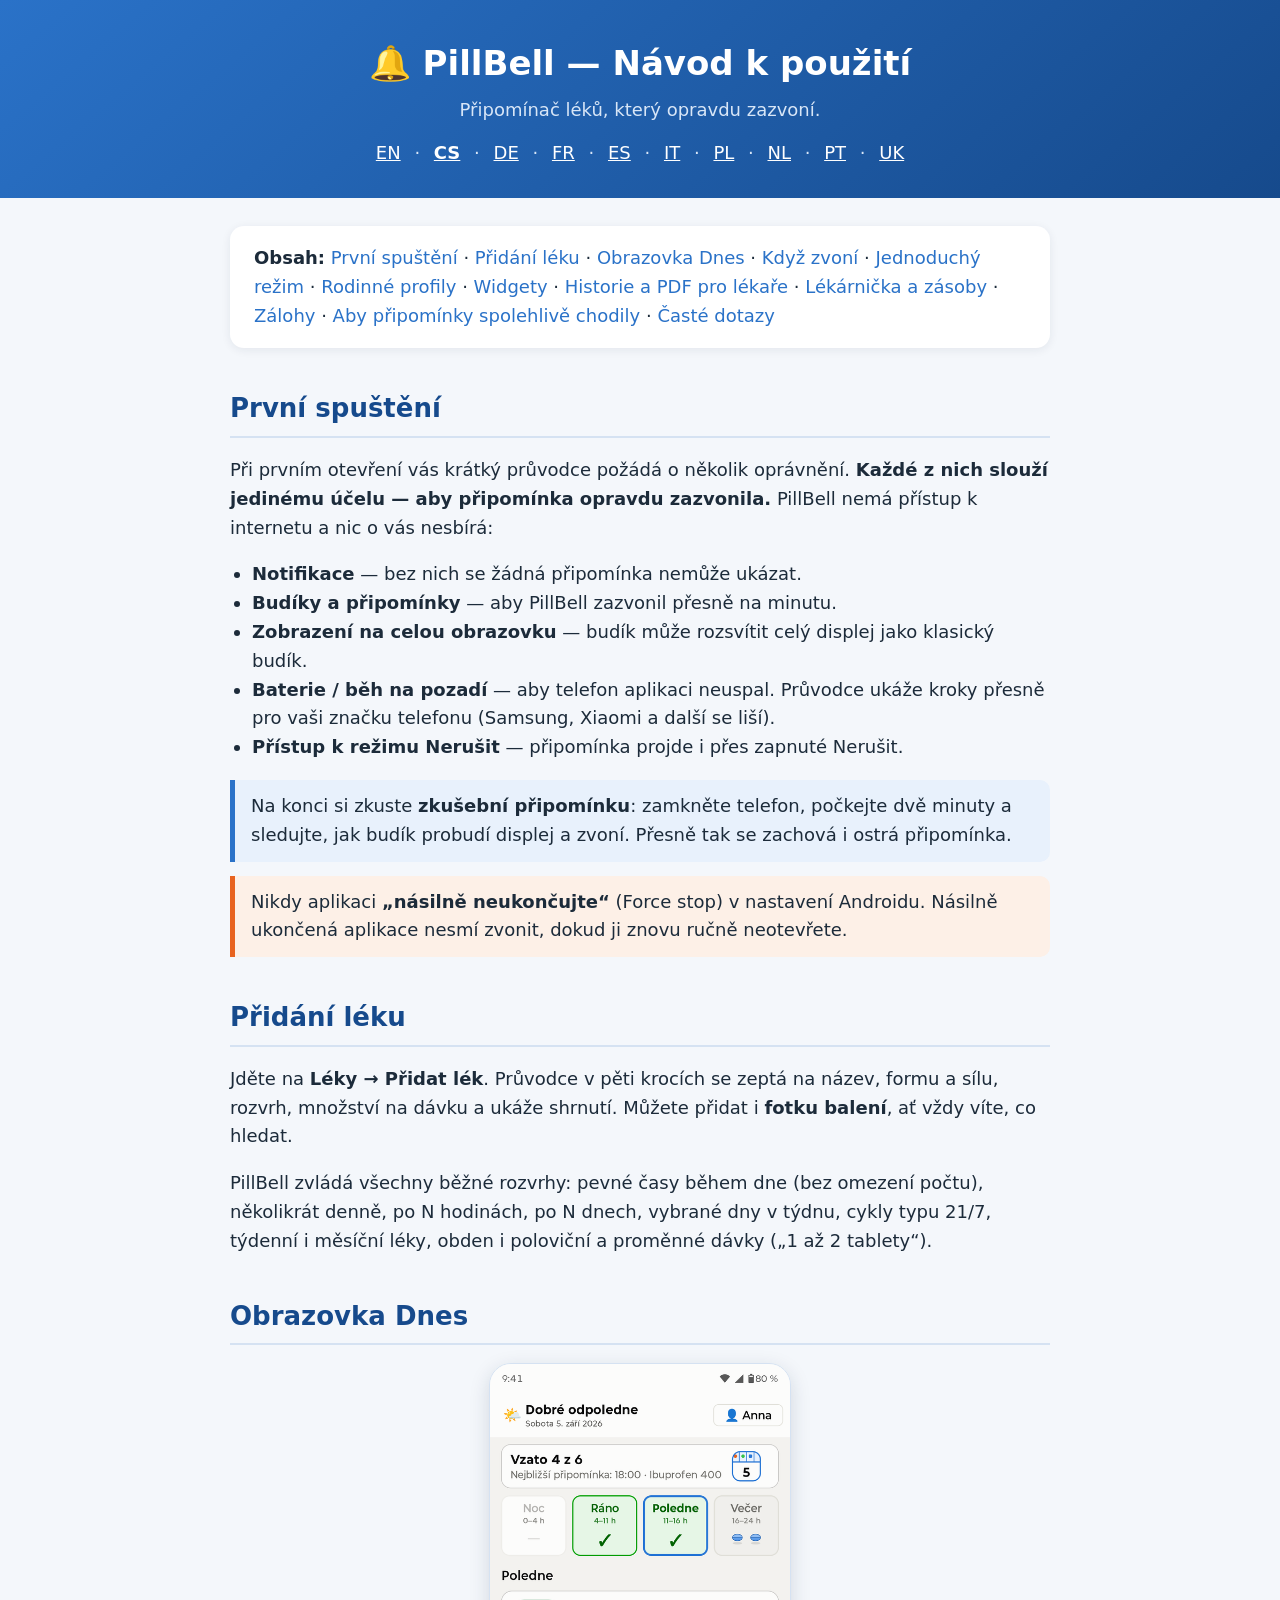
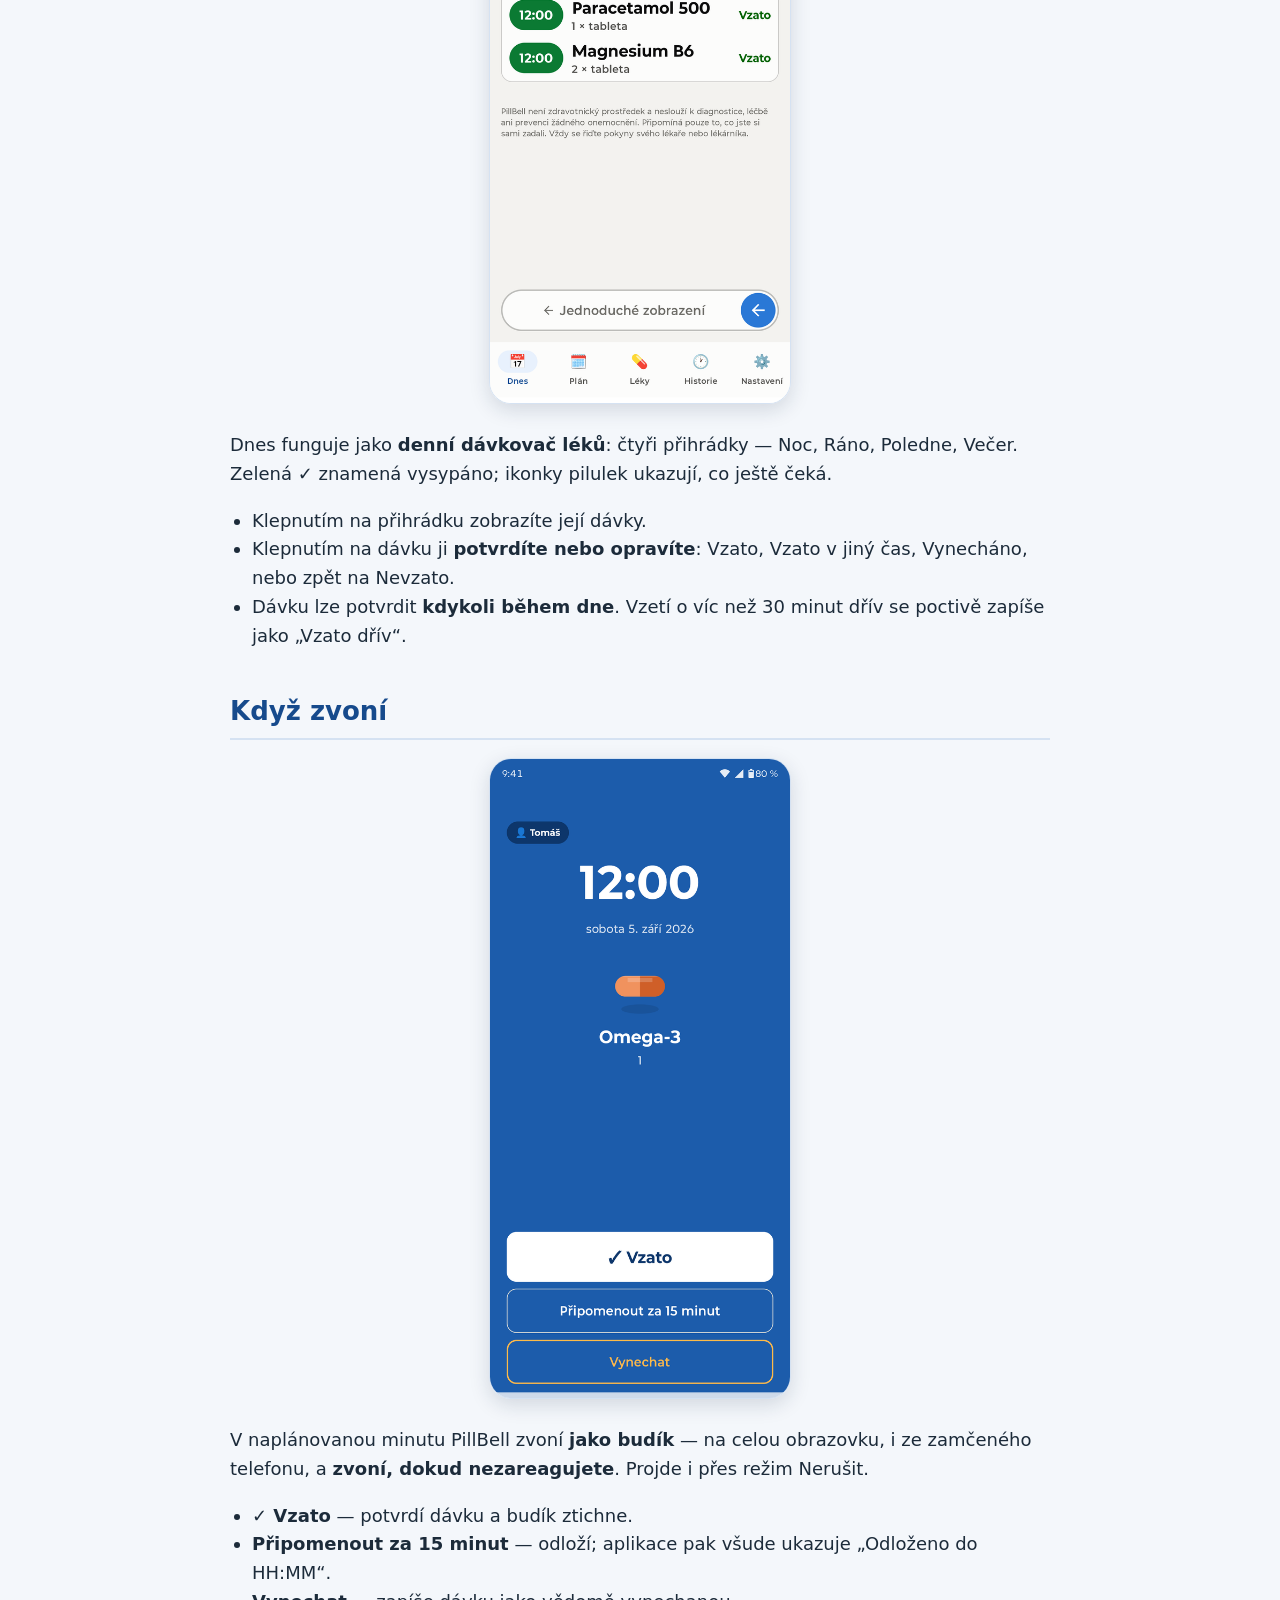
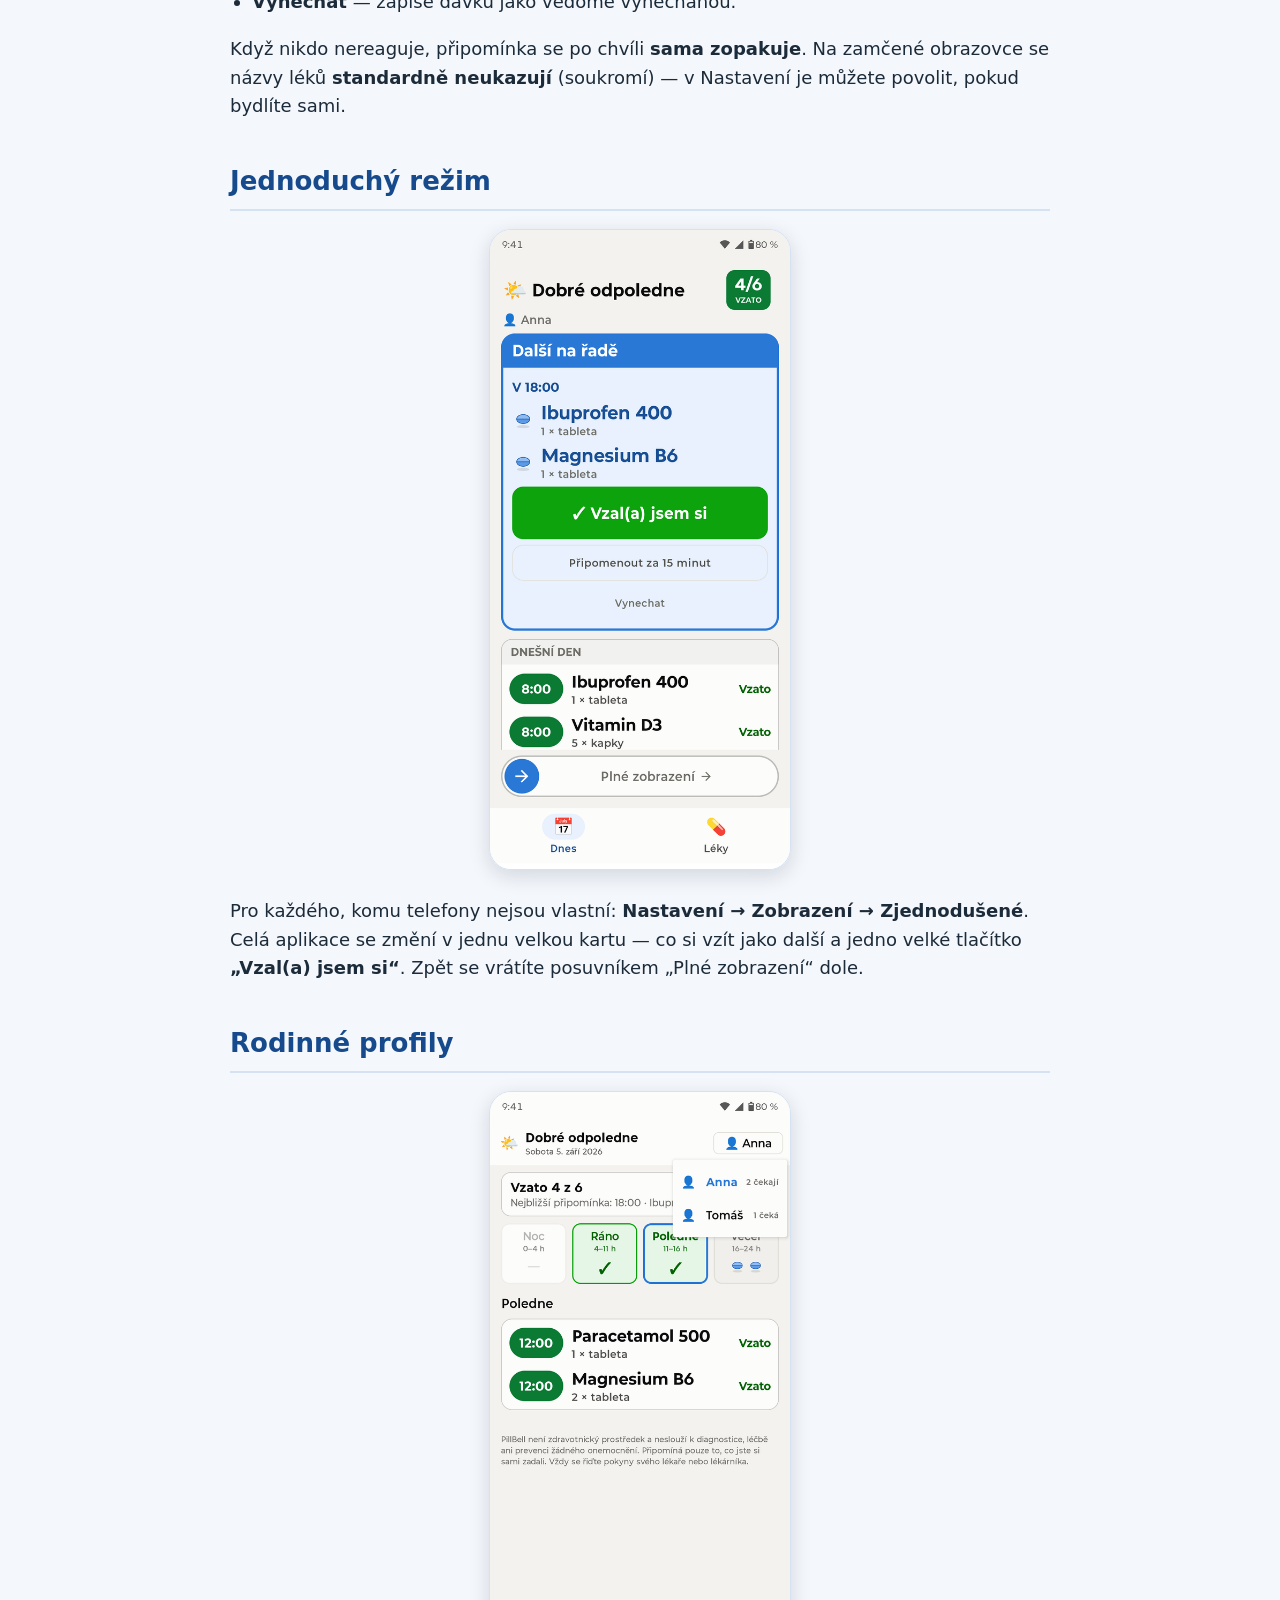
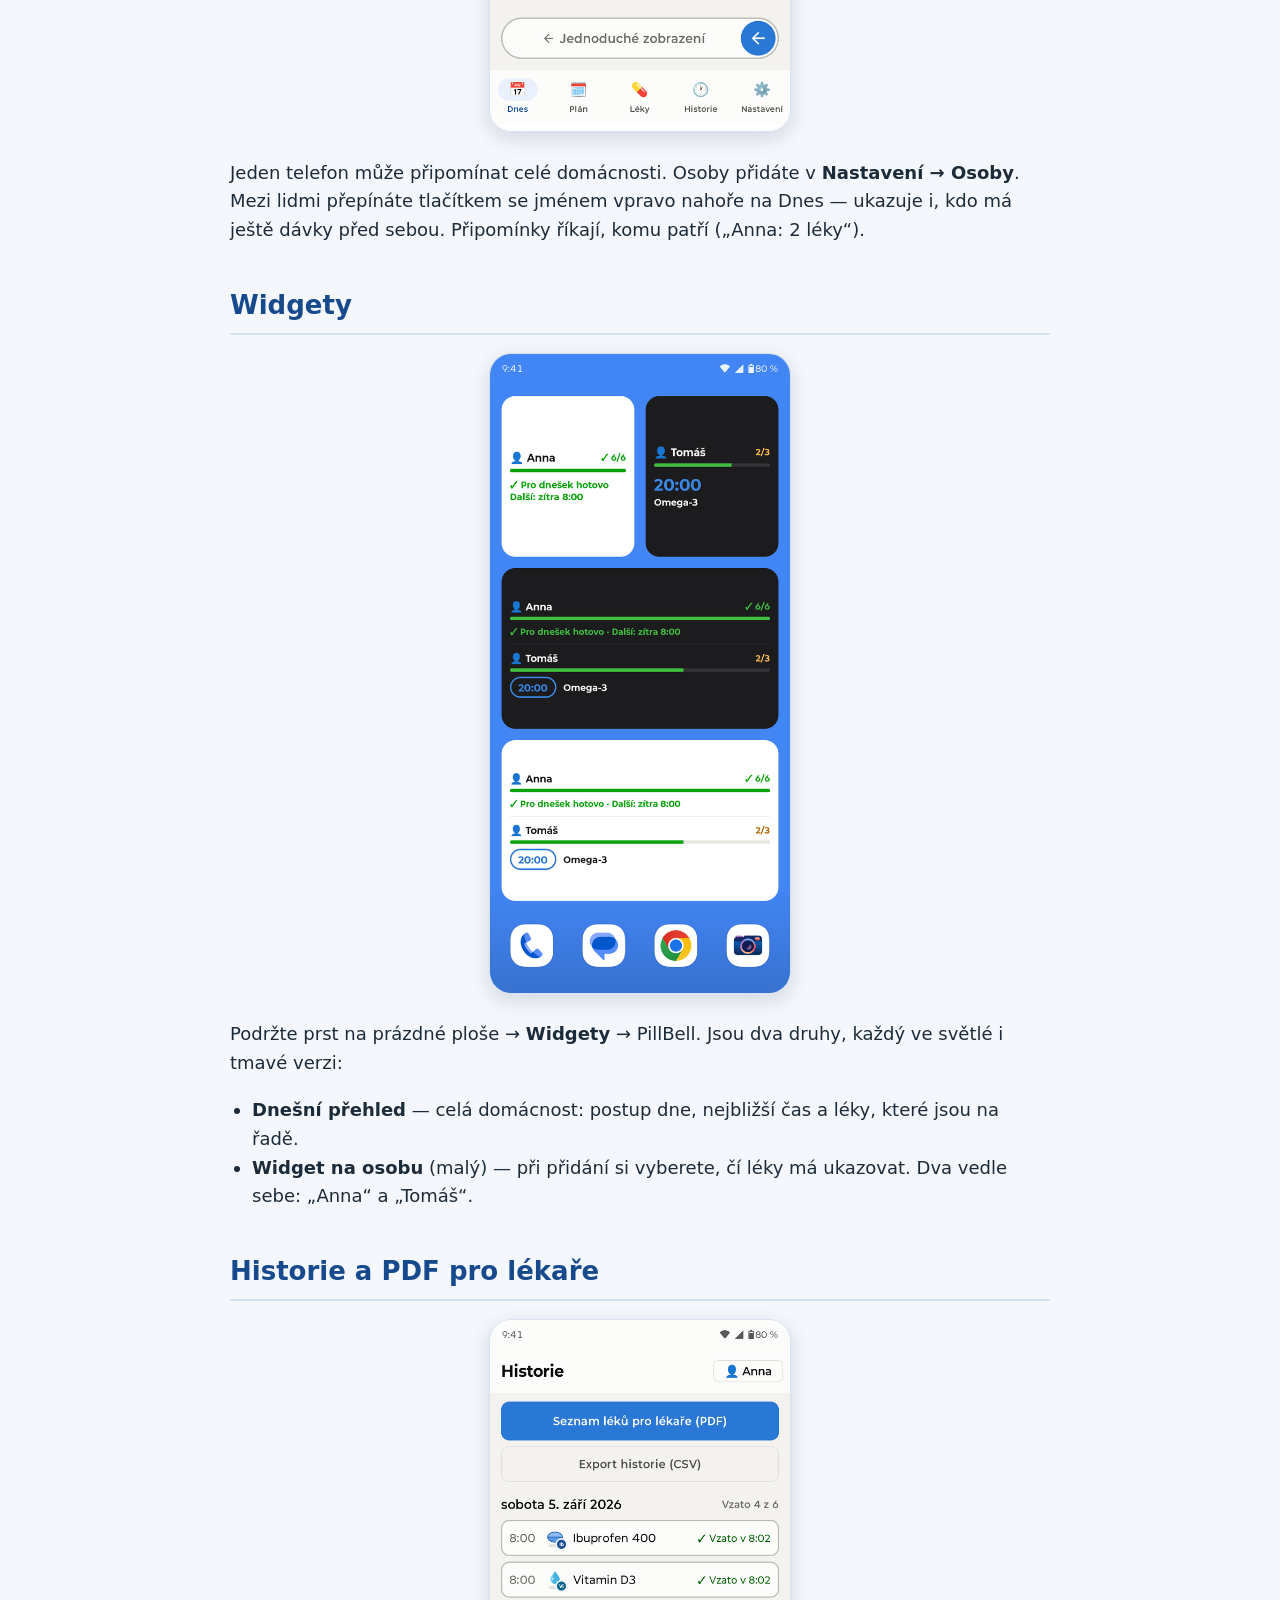
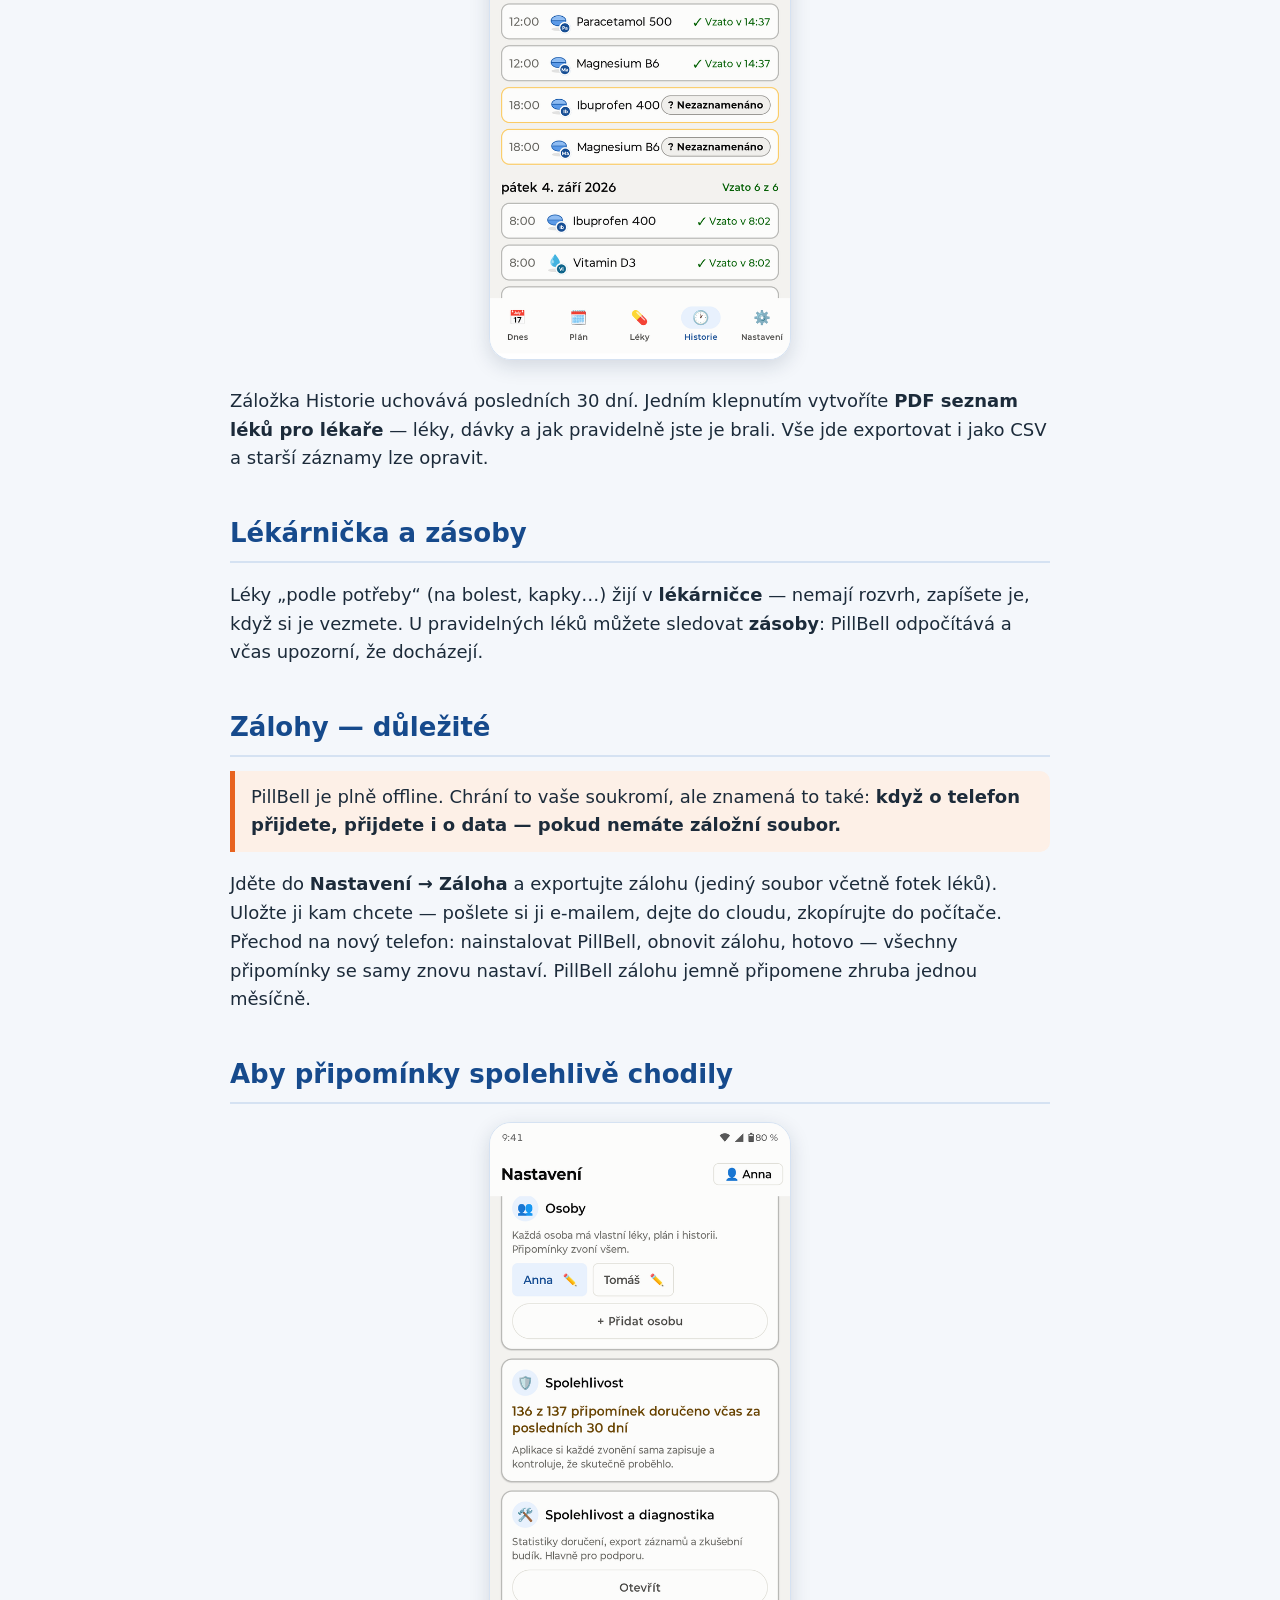
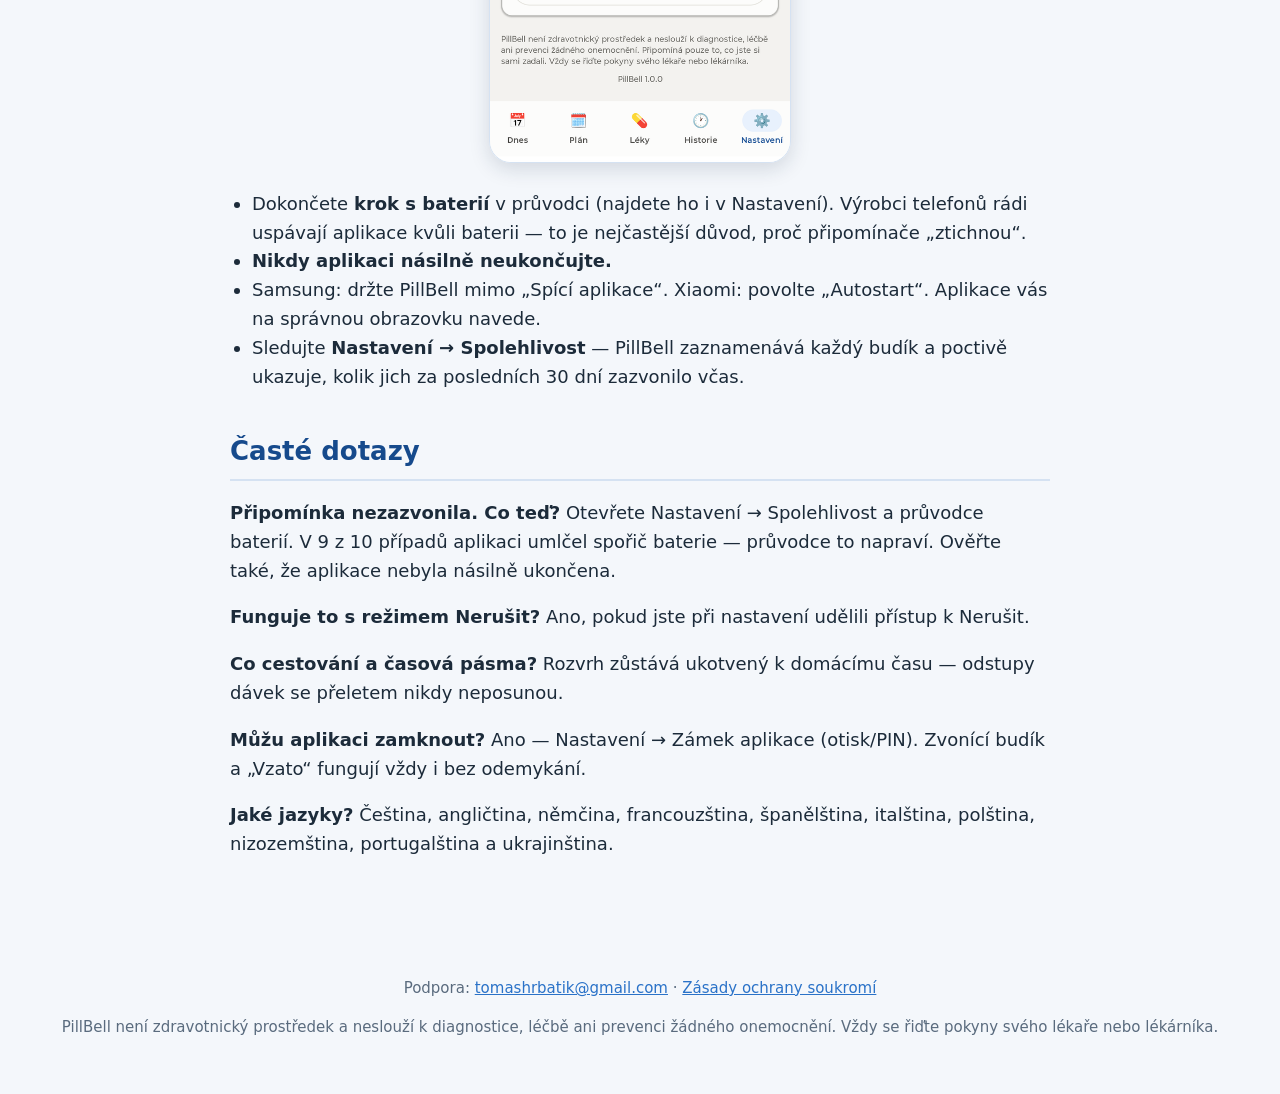
==== guide-cs.html @ 99862da2 "User guide in all 10 app languages + screenshots" ====
<!DOCTYPE html>
<html lang="cs">
<head>
<meta charset="utf-8">
<meta name="viewport" content="width=device-width, initial-scale=1">
<title>PillBell — Návod k použití</title>
<style>
  body { margin:0; font-family:"Segoe UI", system-ui, sans-serif; color:#1c2b3a;
         background:#f4f7fb; font-size:18px; line-height:1.6; }
  header { background:linear-gradient(140deg,#2a72c8,#164a8c); color:#fff;
           padding:36px 20px 30px; text-align:center; }
  header h1 { margin:0 0 6px; font-size:34px; }
  header p { margin:0; color:#d8e6f7; }
  .lang { margin-top:14px; }
  .lang a { color:#fff; margin:0 8px; }
  main { max-width:820px; margin:0 auto; padding:28px 20px 60px; }
  h2 { color:#164a8c; font-size:26px; margin:40px 0 10px; border-bottom:2px solid #d5e2f2; padding-bottom:6px; }
  ul { padding-left:22px; }
  .tip { background:#e8f1fc; border-left:5px solid #2a72c8; padding:12px 16px; border-radius:0 10px 10px 0; margin:14px 0; }
  .warn { background:#fdf0e7; border-left:5px solid #e8631f; padding:12px 16px; border-radius:0 10px 10px 0; margin:14px 0; }
  .toc { background:#fff; border-radius:14px; padding:18px 24px; box-shadow:0 2px 10px rgba(20,40,70,.08); }
  .toc a { color:#2a72c8; text-decoration:none; }
  .shot { text-align:center; margin:18px 0 6px; }
  .shot img { width:300px; max-width:88%; border-radius:22px; border:1px solid #d5e2f2; box-shadow:0 6px 20px rgba(20,40,70,.15); }
  footer { text-align:center; color:#5a6b7e; font-size:15px; padding:24px 16px 40px; }
  footer a { color:#2a72c8; }
</style>
</head>
<body>
<header>
  <h1>🔔 PillBell — Návod k použití</h1>
  <p>Připomínač léků, který opravdu zazvoní.</p>
  <p class="lang"><a href="guide.html">EN</a> · <a href="guide-cs.html"><b>CS</b></a> · <a href="guide-de.html">DE</a> · <a href="guide-fr.html">FR</a> · <a href="guide-es.html">ES</a> · <a href="guide-it.html">IT</a> · <a href="guide-pl.html">PL</a> · <a href="guide-nl.html">NL</a> · <a href="guide-pt.html">PT</a> · <a href="guide-uk.html">UK</a></p>
</header>
<main>

<div class="toc">
<b>Obsah:</b>
<a href="#start">První spuštění</a> ·
<a href="#add">Přidání léku</a> ·
<a href="#today">Obrazovka Dnes</a> ·
<a href="#ring">Když zvoní</a> ·
<a href="#simple">Jednoduchý režim</a> ·
<a href="#family">Rodinné profily</a> ·
<a href="#widgets">Widgety</a> ·
<a href="#history">Historie a PDF pro lékaře</a> ·
<a href="#cabinet">Lékárnička a zásoby</a> ·
<a href="#backup">Zálohy</a> ·
<a href="#reliable">Aby připomínky spolehlivě chodily</a> ·
<a href="#faq">Časté dotazy</a>
</div>

<h2 id="start">První spuštění</h2>
<p>Při prvním otevření vás krátký průvodce požádá o několik oprávnění.
<b>Každé z nich slouží jedinému účelu — aby připomínka opravdu zazvonila.</b>
PillBell nemá přístup k internetu a nic o vás nesbírá:</p>
<ul>
  <li><b>Notifikace</b> — bez nich se žádná připomínka nemůže ukázat.</li>
  <li><b>Budíky a připomínky</b> — aby PillBell zazvonil přesně na minutu.</li>
  <li><b>Zobrazení na celou obrazovku</b> — budík může rozsvítit celý displej jako klasický budík.</li>
  <li><b>Baterie / běh na pozadí</b> — aby telefon aplikaci neuspal. Průvodce ukáže kroky přesně pro vaši značku telefonu (Samsung, Xiaomi a další se liší).</li>
  <li><b>Přístup k režimu Nerušit</b> — připomínka projde i přes zapnuté Nerušit.</li>
</ul>
<div class="tip">Na konci si zkuste <b>zkušební připomínku</b>: zamkněte telefon,
počkejte dvě minuty a sledujte, jak budík probudí displej a zvoní. Přesně tak
se zachová i ostrá připomínka.</div>
<div class="warn">Nikdy aplikaci <b>„násilně neukončujte“</b> (Force stop)
v nastavení Androidu. Násilně ukončená aplikace nesmí zvonit, dokud ji znovu
ručně neotevřete.</div>

<h2 id="add">Přidání léku</h2>
<p>Jděte na <b>Léky → Přidat lék</b>. Průvodce v pěti krocích se zeptá na
název, formu a sílu, rozvrh, množství na dávku a ukáže shrnutí. Můžete přidat
i <b>fotku balení</b>, ať vždy víte, co hledat.</p>
<p>PillBell zvládá všechny běžné rozvrhy: pevné časy během dne (bez omezení
počtu), několikrát denně, po N hodinách, po N dnech, vybrané dny v týdnu,
cykly typu 21/7, týdenní i měsíční léky, obden i poloviční a proměnné dávky
(„1 až 2 tablety“).</p>

<h2 id="today">Obrazovka Dnes</h2>
<div class="shot"><img src="img/cs/dnes.png" alt="" loading="lazy"></div>
<p>Dnes funguje jako <b>denní dávkovač léků</b>: čtyři přihrádky — Noc, Ráno,
Poledne, Večer. Zelená ✓ znamená vysypáno; ikonky pilulek ukazují, co ještě
čeká.</p>
<ul>
  <li>Klepnutím na přihrádku zobrazíte její dávky.</li>
  <li>Klepnutím na dávku ji <b>potvrdíte nebo opravíte</b>: Vzato, Vzato v jiný čas, Vynecháno, nebo zpět na Nevzato.</li>
  <li>Dávku lze potvrdit <b>kdykoli během dne</b>. Vzetí o víc než 30 minut dřív se poctivě zapíše jako „Vzato dřív“.</li>
</ul>

<h2 id="ring">Když zvoní</h2>
<div class="shot"><img src="img/cs/alarm_unlocked.png" alt="" loading="lazy"></div>
<p>V naplánovanou minutu PillBell zvoní <b>jako budík</b> — na celou
obrazovku, i ze zamčeného telefonu, a <b>zvoní, dokud nezareagujete</b>.
Projde i přes režim Nerušit.</p>
<ul>
  <li><b>✓ Vzato</b> — potvrdí dávku a budík ztichne.</li>
  <li><b>Připomenout za 15 minut</b> — odloží; aplikace pak všude ukazuje „Odloženo do HH:MM“.</li>
  <li><b>Vynechat</b> — zapíše dávku jako vědomě vynechanou.</li>
</ul>
<p>Když nikdo nereaguje, připomínka se po chvíli <b>sama zopakuje</b>. Na
zamčené obrazovce se názvy léků <b>standardně neukazují</b> (soukromí) —
v Nastavení je můžete povolit, pokud bydlíte sami.</p>

<h2 id="simple">Jednoduchý režim</h2>
<div class="shot"><img src="img/cs/jednoduchy.png" alt="" loading="lazy"></div>
<p>Pro každého, komu telefony nejsou vlastní: <b>Nastavení → Zobrazení →
Zjednodušené</b>. Celá aplikace se změní v jednu velkou kartu — co si vzít
jako další a jedno velké tlačítko <b>„Vzal(a) jsem si“</b>. Zpět se vrátíte
posuvníkem „Plné zobrazení“ dole.</p>

<h2 id="family">Rodinné profily</h2>
<div class="shot"><img src="img/cs/profily_dnes.png" alt="" loading="lazy"></div>
<p>Jeden telefon může připomínat celé domácnosti. Osoby přidáte v
<b>Nastavení → Osoby</b>. Mezi lidmi přepínáte tlačítkem se jménem vpravo
nahoře na Dnes — ukazuje i, kdo má ještě dávky před sebou. Připomínky říkají,
komu patří („Anna: 2 léky“).</p>

<h2 id="widgets">Widgety</h2>
<div class="shot"><img src="img/cs/widgets.png" alt="" loading="lazy"></div>
<p>Podržte prst na prázdné ploše → <b>Widgety</b> → PillBell. Jsou dva druhy,
každý ve světlé i tmavé verzi:</p>
<ul>
  <li><b>Dnešní přehled</b> — celá domácnost: postup dne, nejbližší čas a léky, které jsou na řadě.</li>
  <li><b>Widget na osobu</b> (malý) — při přidání si vyberete, čí léky má ukazovat. Dva vedle sebe: „Anna“ a „Tomáš“.</li>
</ul>

<h2 id="history">Historie a PDF pro lékaře</h2>
<div class="shot"><img src="img/cs/historie.png" alt="" loading="lazy"></div>
<p>Záložka Historie uchovává posledních 30 dní. Jedním klepnutím vytvoříte
<b>PDF seznam léků pro lékaře</b> — léky, dávky a jak pravidelně jste je
brali. Vše jde exportovat i jako CSV a starší záznamy lze opravit.</p>

<h2 id="cabinet">Lékárnička a zásoby</h2>
<p>Léky „podle potřeby“ (na bolest, kapky…) žijí v <b>lékárničce</b> — nemají
rozvrh, zapíšete je, když si je vezmete. U pravidelných léků můžete sledovat
<b>zásoby</b>: PillBell odpočítává a včas upozorní, že docházejí.</p>

<h2 id="backup">Zálohy — důležité</h2>
<div class="warn">PillBell je plně offline. Chrání to vaše soukromí, ale
znamená to také: <b>když o telefon přijdete, přijdete i o data — pokud nemáte
záložní soubor.</b></div>
<p>Jděte do <b>Nastavení → Záloha</b> a exportujte zálohu (jediný soubor
včetně fotek léků). Uložte ji kam chcete — pošlete si ji e-mailem, dejte do
cloudu, zkopírujte do počítače. Přechod na nový telefon: nainstalovat
PillBell, obnovit zálohu, hotovo — všechny připomínky se samy znovu nastaví.
PillBell zálohu jemně připomene zhruba jednou měsíčně.</p>

<h2 id="reliable">Aby připomínky spolehlivě chodily</h2>
<div class="shot"><img src="img/cs/spolehlivost.png" alt="" loading="lazy"></div>
<ul>
  <li>Dokončete <b>krok s baterií</b> v průvodci (najdete ho i v Nastavení). Výrobci telefonů rádi uspávají aplikace kvůli baterii — to je nejčastější důvod, proč připomínače „ztichnou“.</li>
  <li><b>Nikdy aplikaci násilně neukončujte.</b></li>
  <li>Samsung: držte PillBell mimo „Spící aplikace“. Xiaomi: povolte „Autostart“. Aplikace vás na správnou obrazovku navede.</li>
  <li>Sledujte <b>Nastavení → Spolehlivost</b> — PillBell zaznamenává každý budík a poctivě ukazuje, kolik jich za posledních 30 dní zazvonilo včas.</li>
</ul>

<h2 id="faq">Časté dotazy</h2>
<p><b>Připomínka nezazvonila. Co teď?</b> Otevřete Nastavení → Spolehlivost a
průvodce baterií. V 9 z 10 případů aplikaci umlčel spořič baterie — průvodce
to napraví. Ověřte také, že aplikace nebyla násilně ukončena.</p>
<p><b>Funguje to s režimem Nerušit?</b> Ano, pokud jste při nastavení udělili
přístup k Nerušit.</p>
<p><b>Co cestování a časová pásma?</b> Rozvrh zůstává ukotvený k domácímu
času — odstupy dávek se přeletem nikdy neposunou.</p>
<p><b>Můžu aplikaci zamknout?</b> Ano — Nastavení → Zámek aplikace
(otisk/PIN). Zvonící budík a „Vzato“ fungují vždy i bez odemykání.</p>
<p><b>Jaké jazyky?</b> Čeština, angličtina, němčina, francouzština,
španělština, italština, polština, nizozemština, portugalština a ukrajinština.</p>

</main>
<footer>
  <p>Podpora: <a href="mailto:tomashrbatik@gmail.com">tomashrbatik@gmail.com</a> ·
  <a href="privacy-policy.html">Zásady ochrany soukromí</a></p>
  <p>PillBell není zdravotnický prostředek a neslouží k diagnostice, léčbě ani
  prevenci žádného onemocnění. Vždy se řiďte pokyny svého lékaře nebo
  lékárníka.</p>
</footer>
</body>
</html>
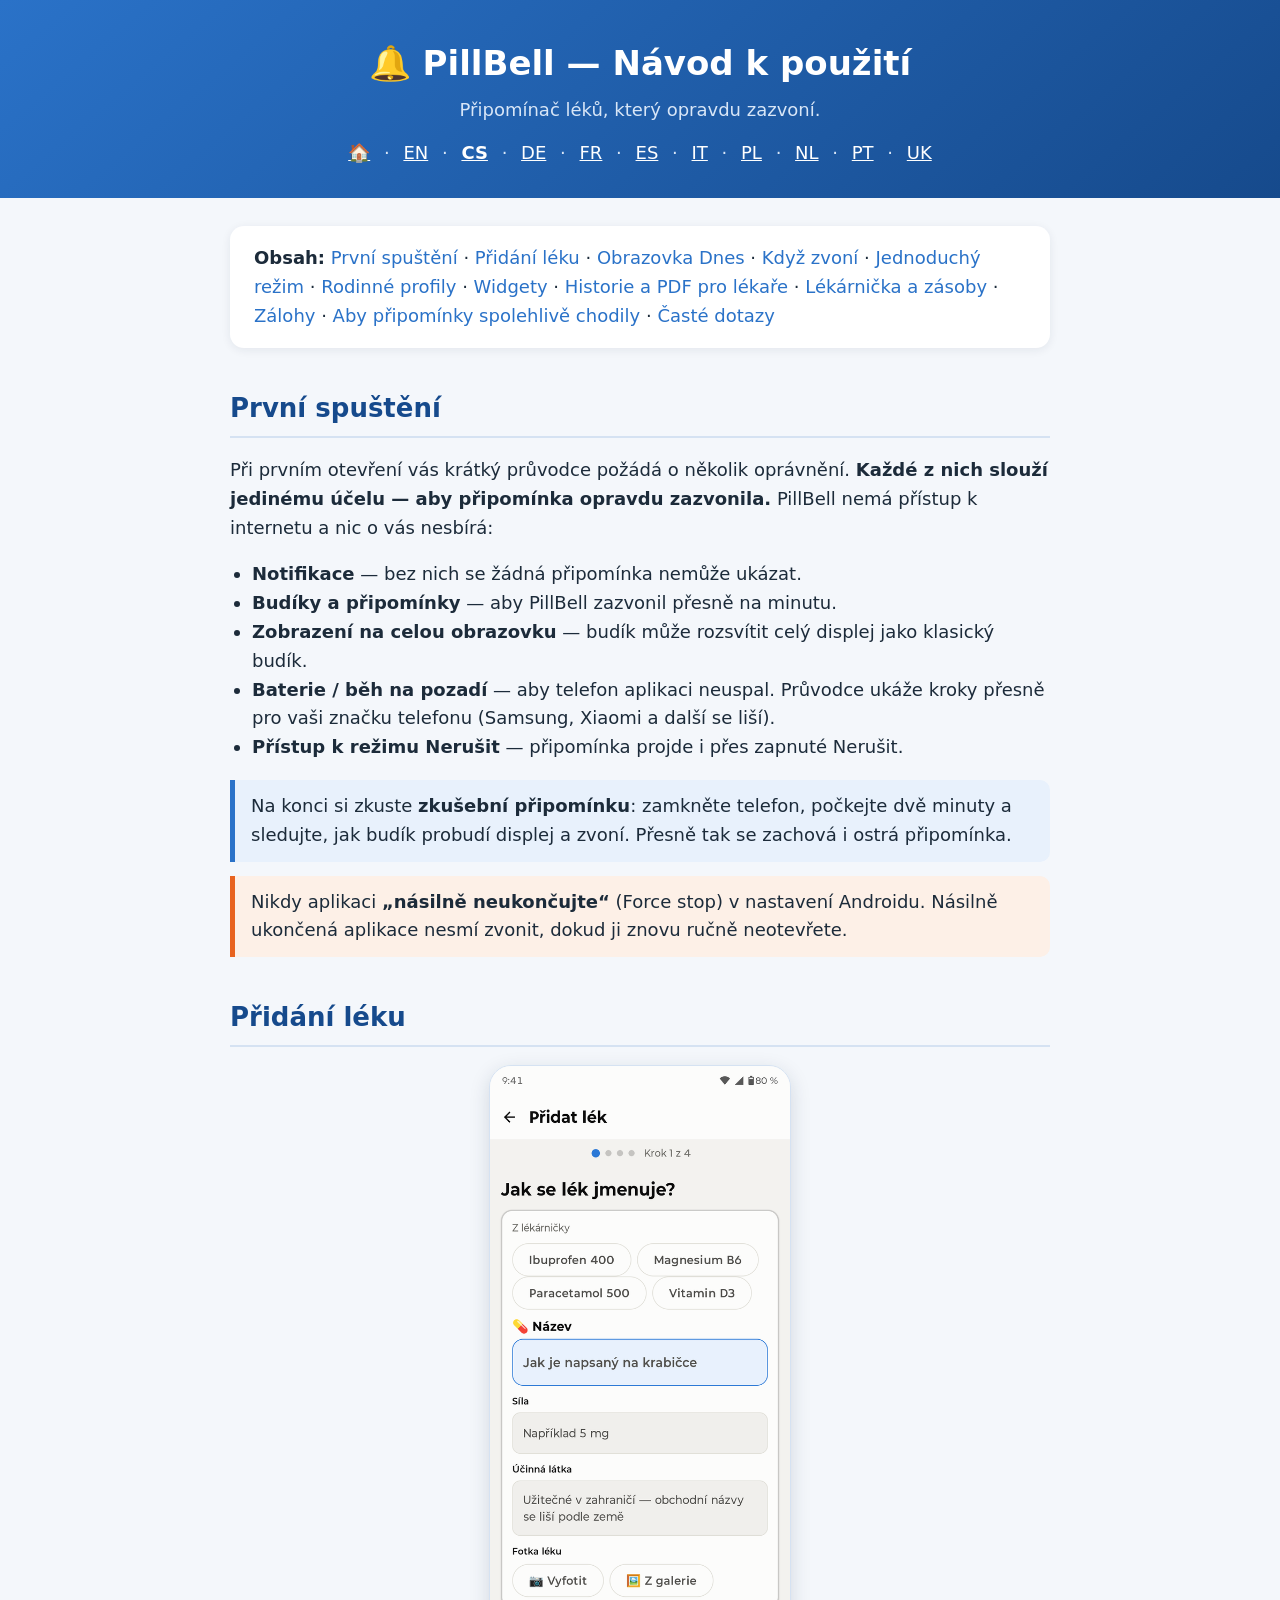
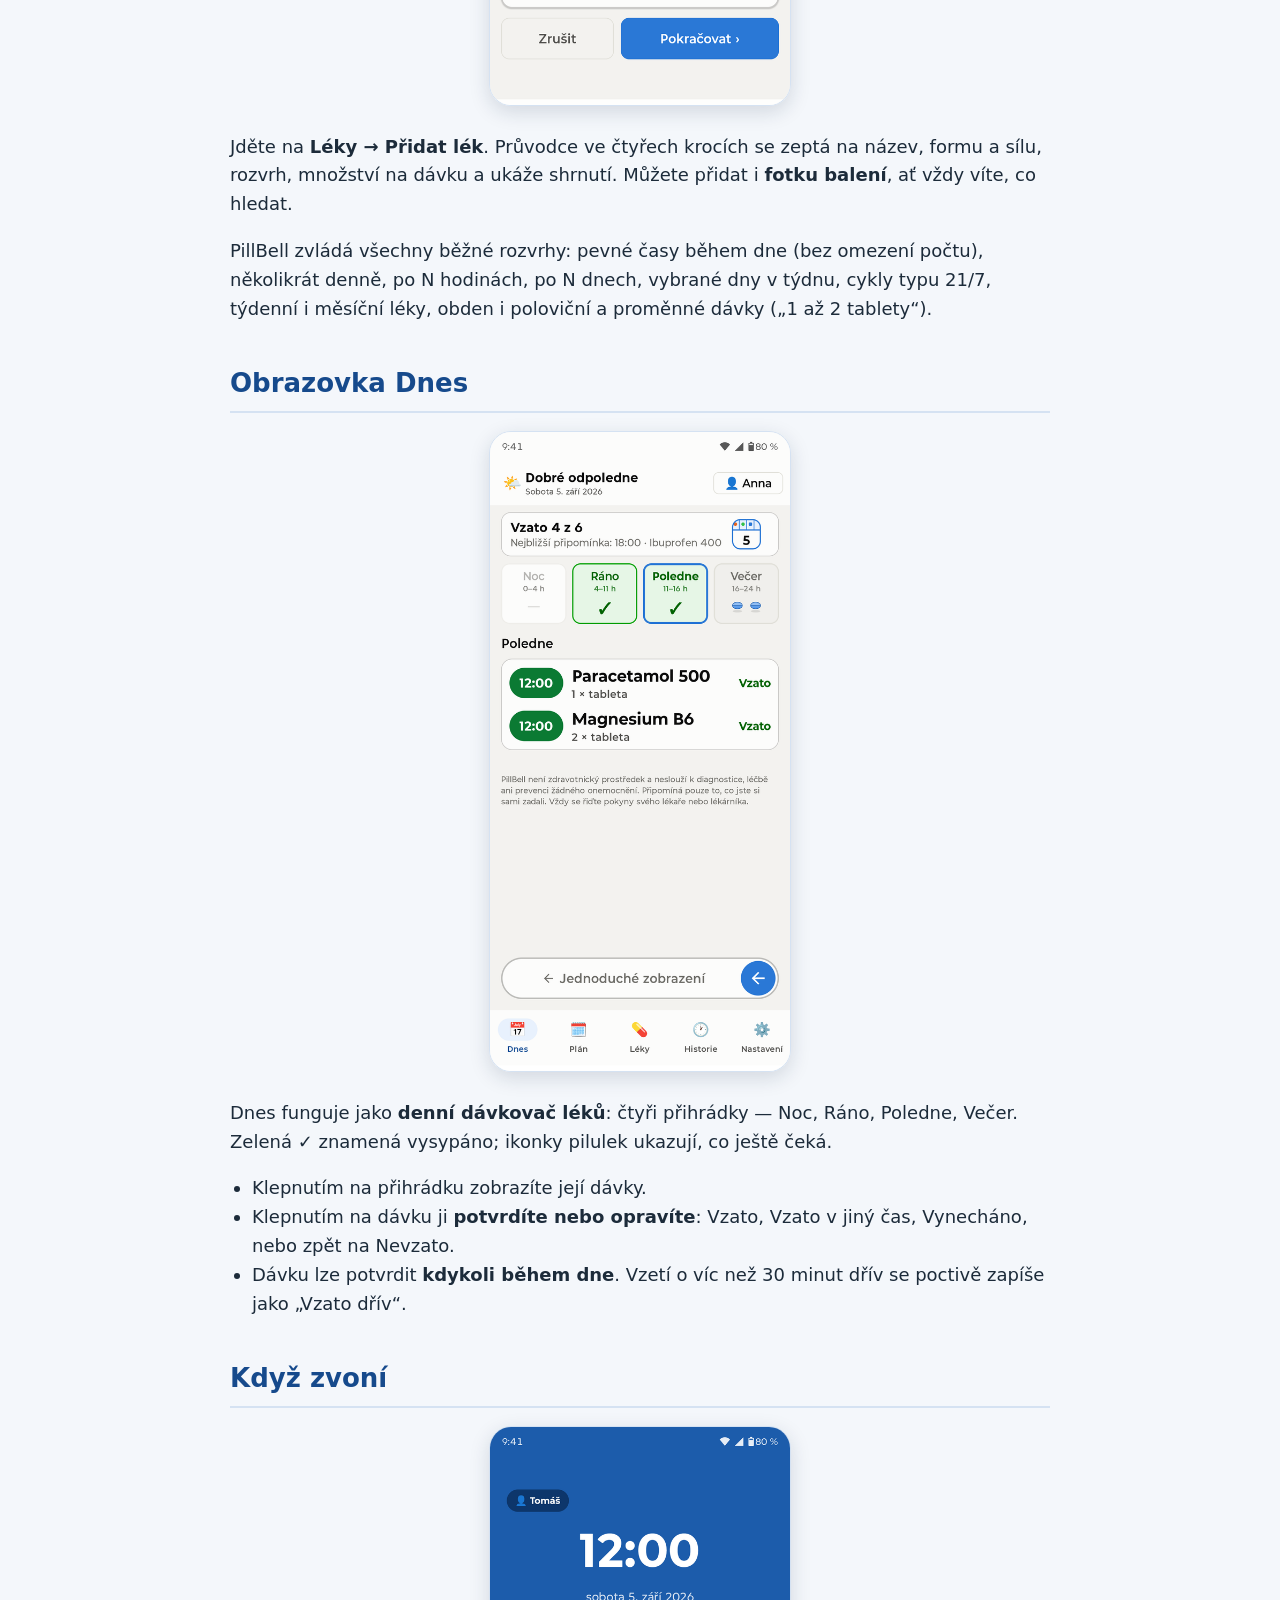
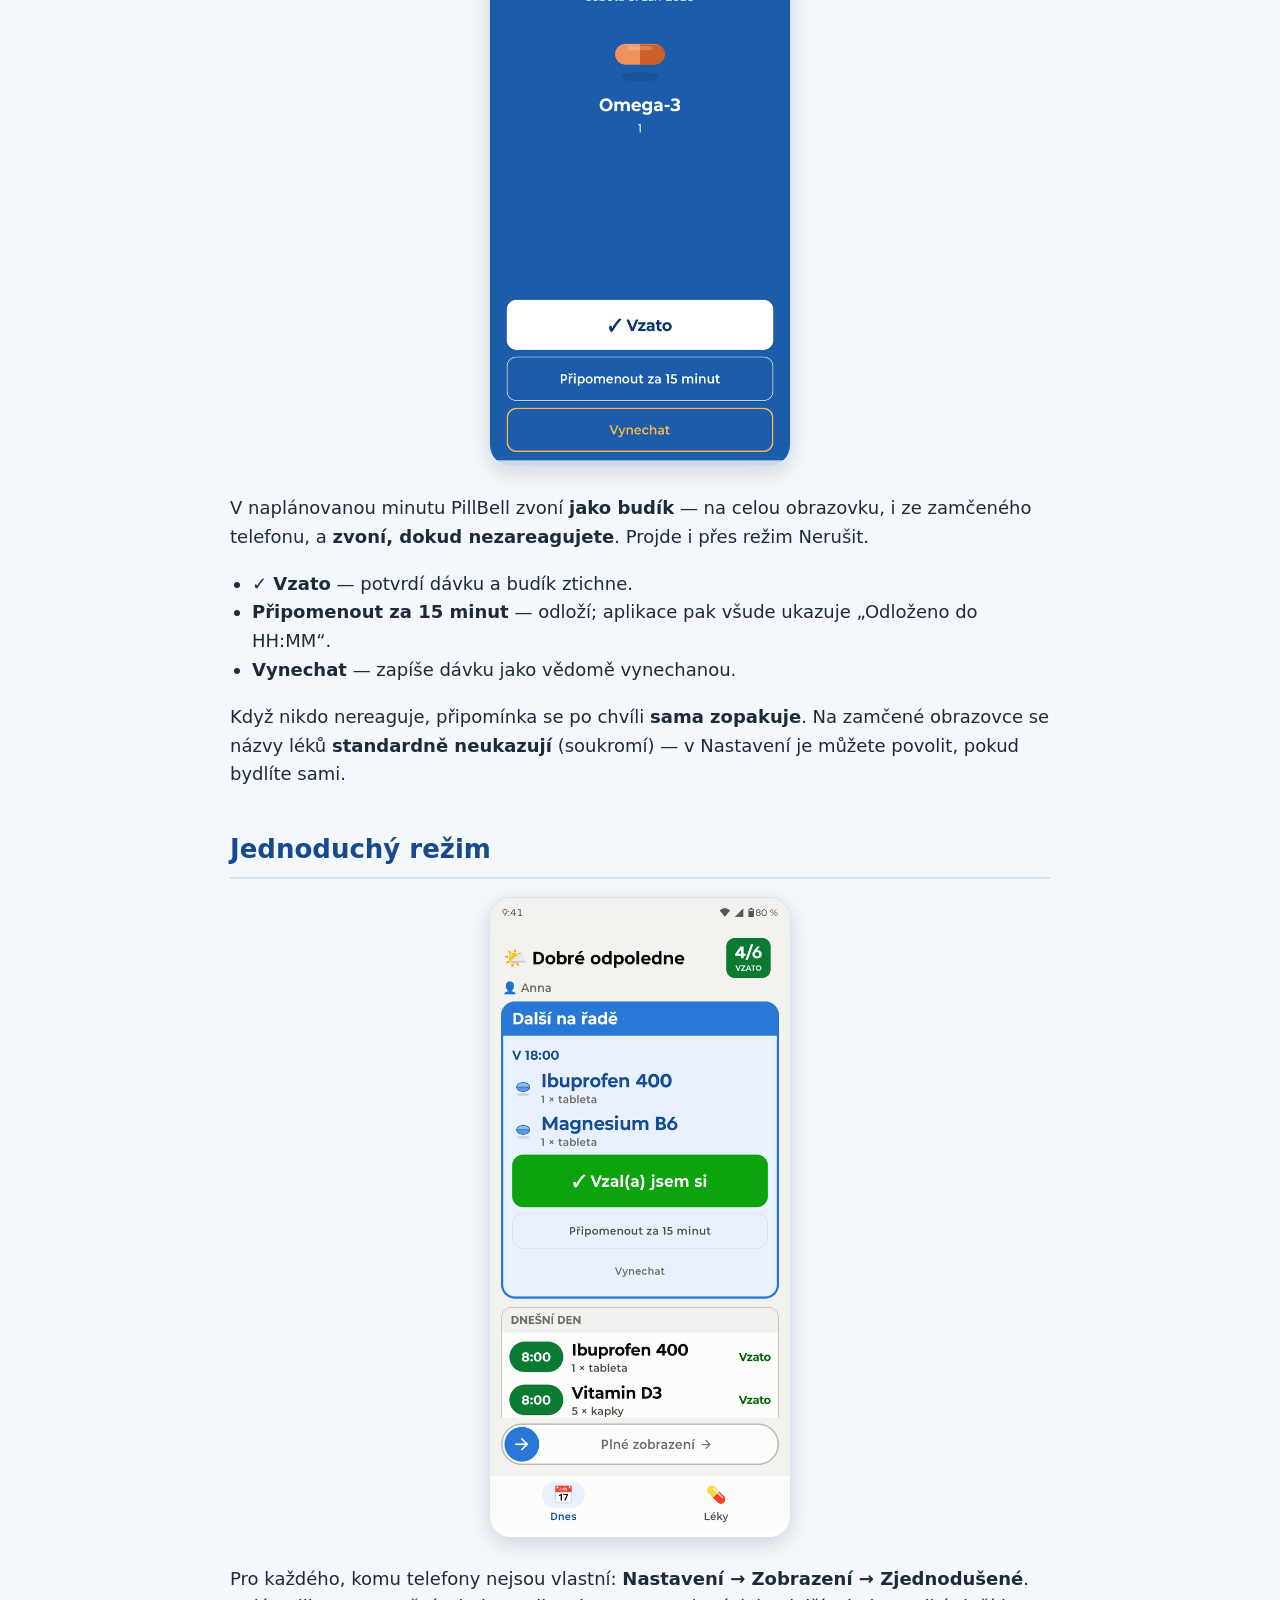
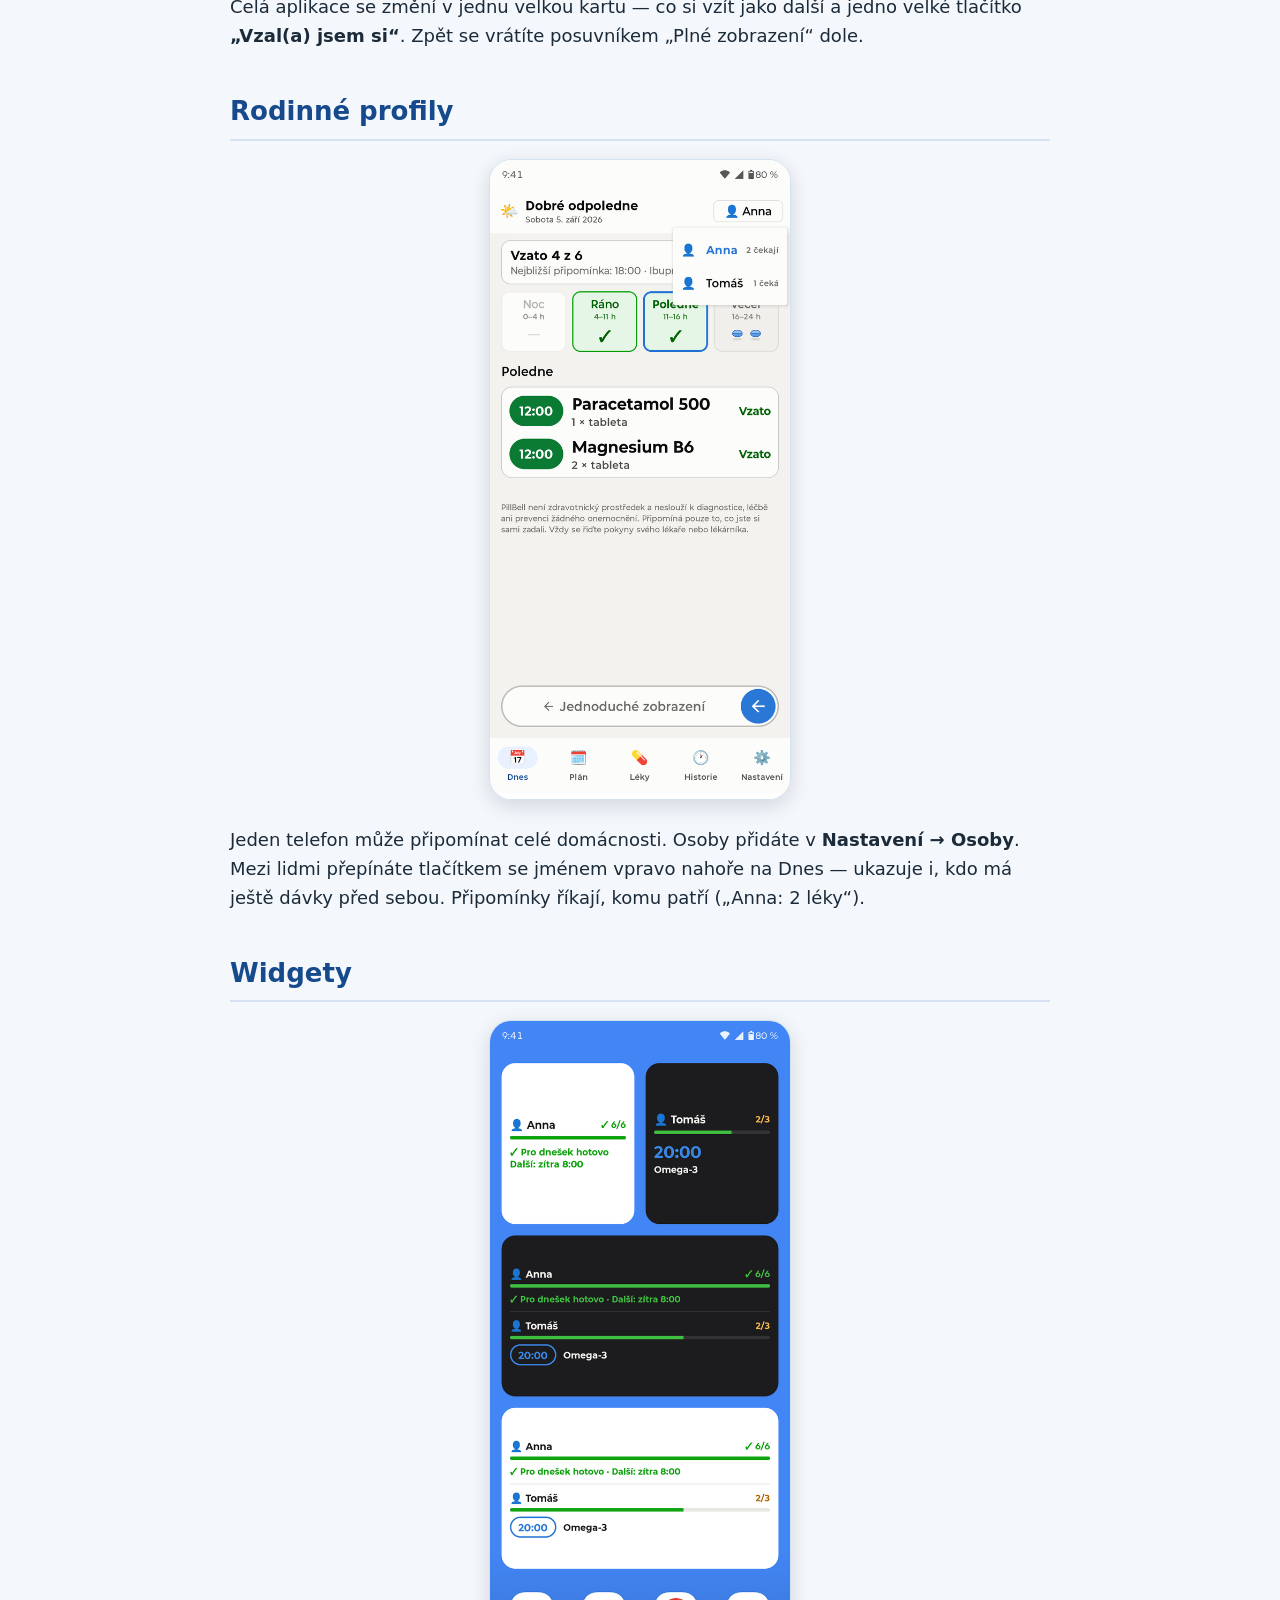
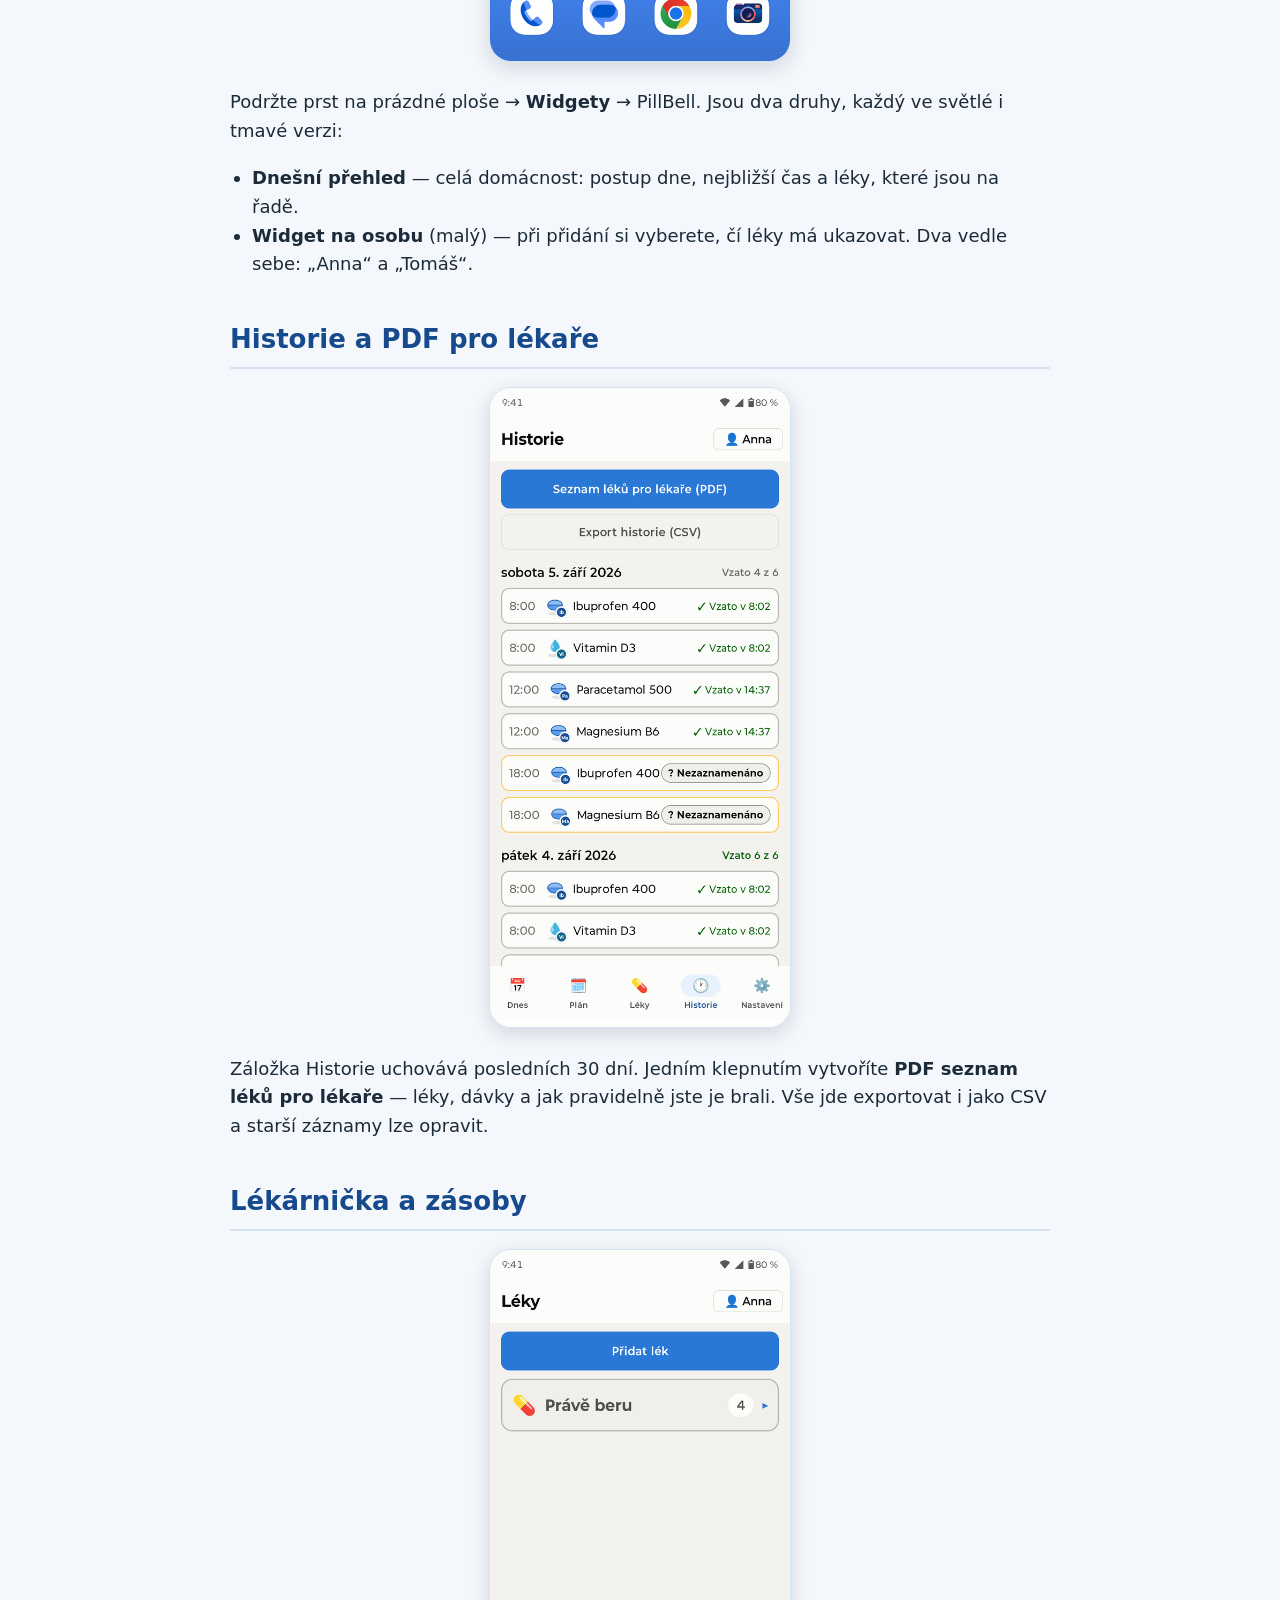
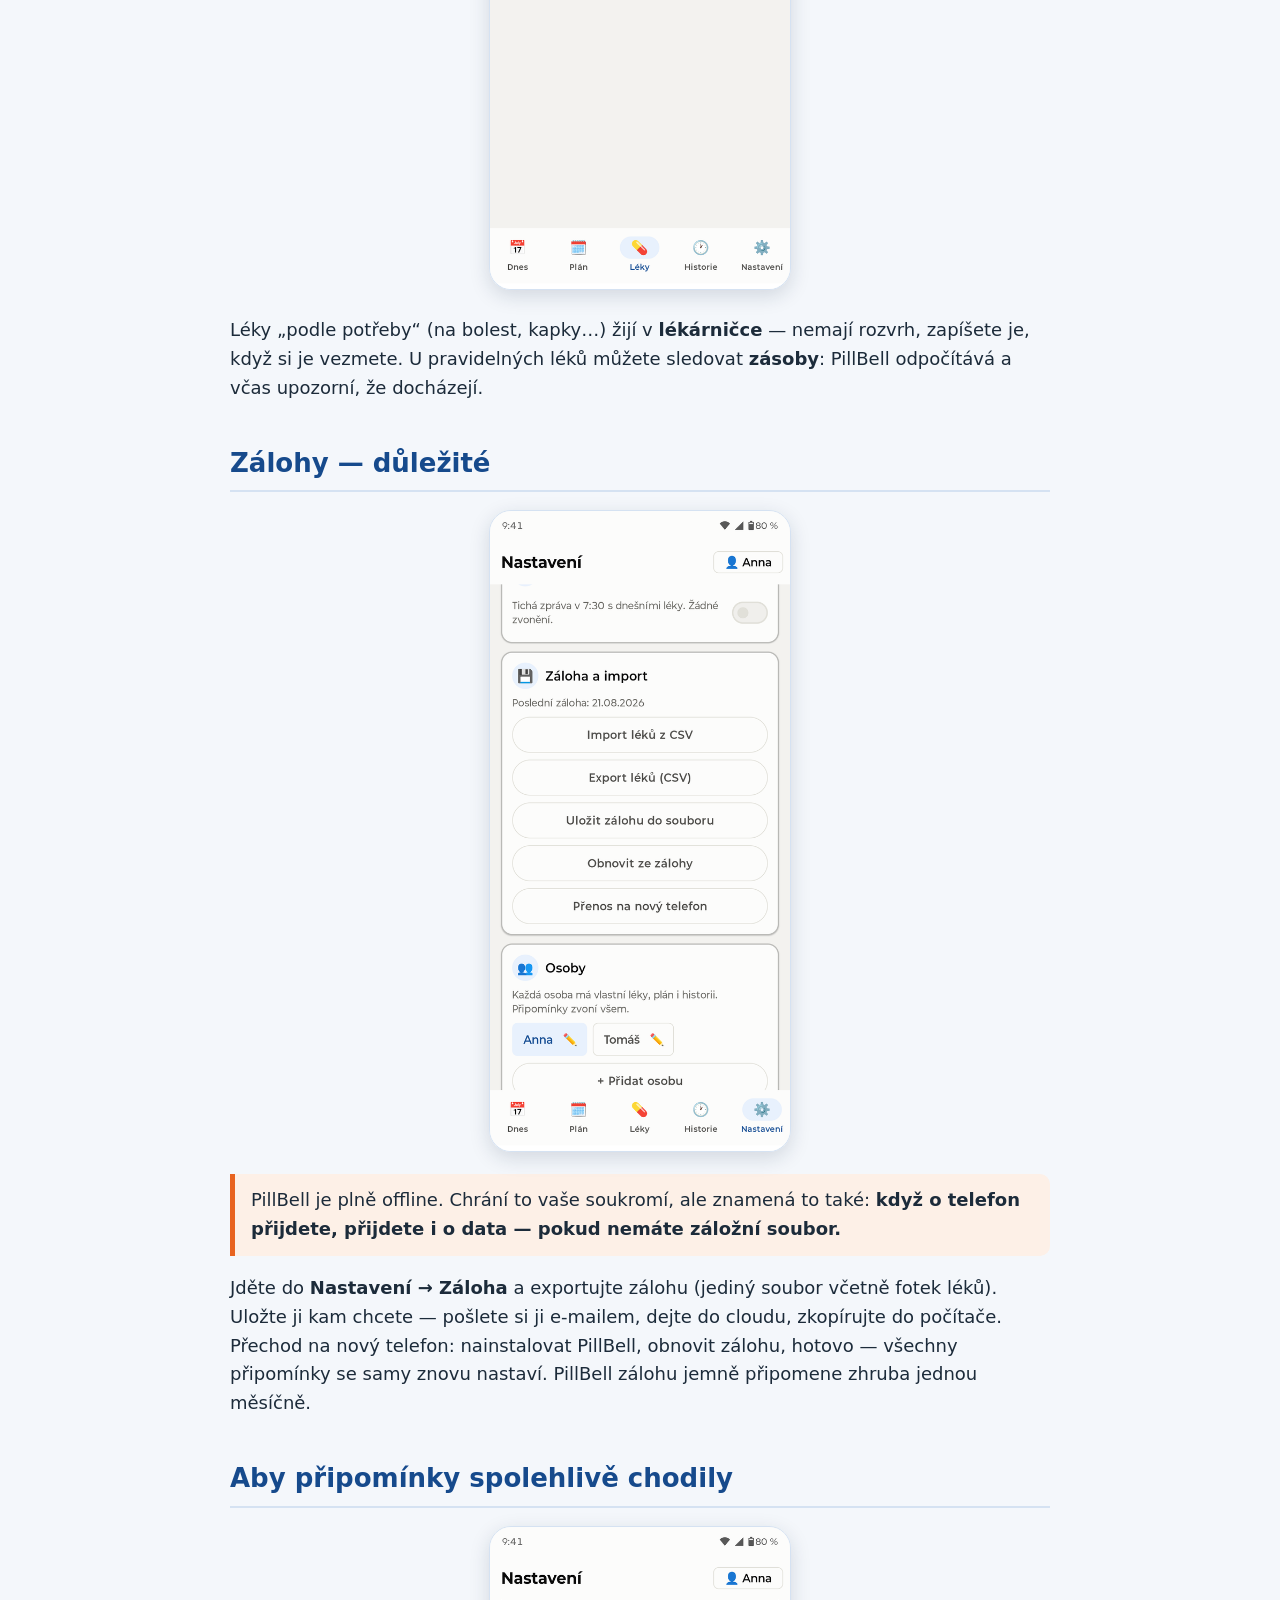
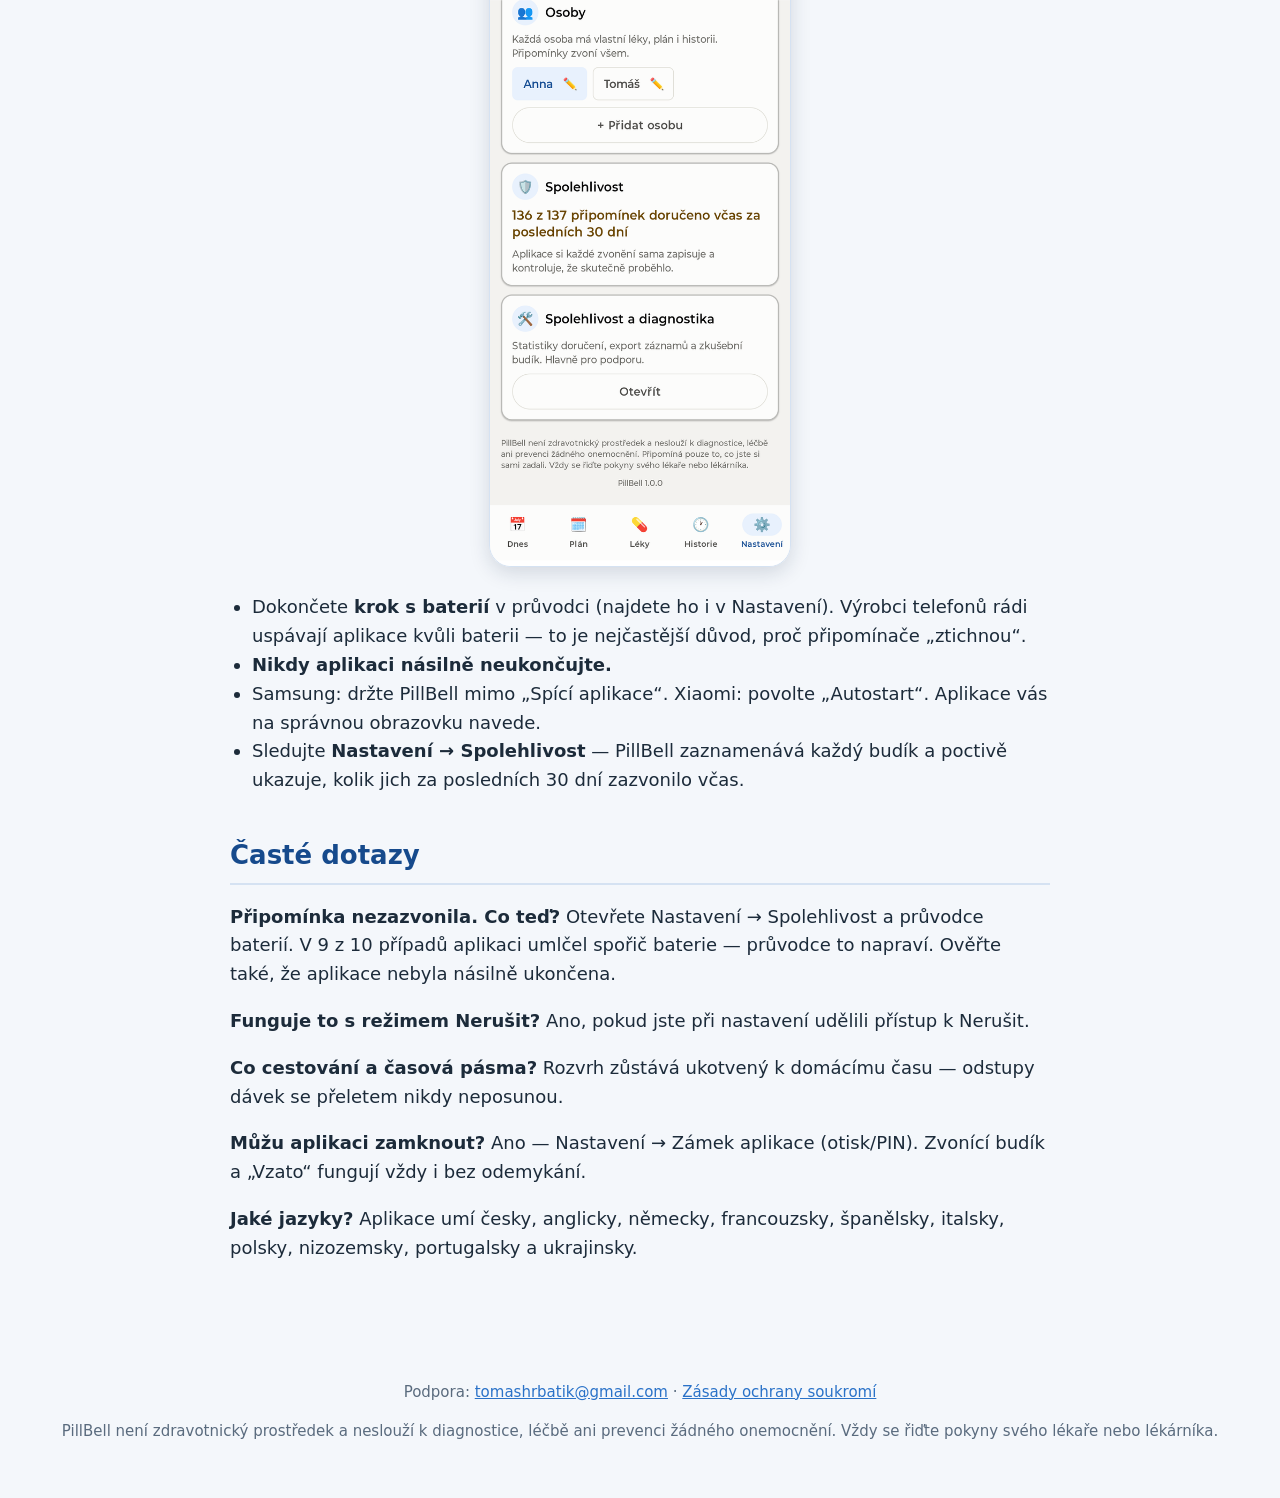
==== commit 4e36d0b2: "Grammar fixes, home links, more screenshots (add/medicines/backup)" ====
--- a/guide-cs.html
+++ b/guide-cs.html
@@ -30,7 +30,7 @@
 <header>
   <h1>🔔 PillBell — Návod k použití</h1>
   <p>Připomínač léků, který opravdu zazvoní.</p>
-  <p class="lang"><a href="guide.html">EN</a> · <a href="guide-cs.html"><b>CS</b></a> · <a href="guide-de.html">DE</a> · <a href="guide-fr.html">FR</a> · <a href="guide-es.html">ES</a> · <a href="guide-it.html">IT</a> · <a href="guide-pl.html">PL</a> · <a href="guide-nl.html">NL</a> · <a href="guide-pt.html">PT</a> · <a href="guide-uk.html">UK</a></p>
+  <p class="lang"><a href="index.html" title="PillBell home">🏠</a> · <a href="guide.html">EN</a> · <a href="guide-cs.html"><b>CS</b></a> · <a href="guide-de.html">DE</a> · <a href="guide-fr.html">FR</a> · <a href="guide-es.html">ES</a> · <a href="guide-it.html">IT</a> · <a href="guide-pl.html">PL</a> · <a href="guide-nl.html">NL</a> · <a href="guide-pt.html">PT</a> · <a href="guide-uk.html">UK</a></p>
 </header>
 <main>
 
@@ -69,7 +69,8 @@
 ručně neotevřete.</div>
 
 <h2 id="add">Přidání léku</h2>
-<p>Jděte na <b>Léky → Přidat lék</b>. Průvodce v pěti krocích se zeptá na
+<div class="shot"><img src="img/cs/pridat.png" alt="" loading="lazy"></div>
+<p>Jděte na <b>Léky → Přidat lék</b>. Průvodce ve čtyřech krocích se zeptá na
 název, formu a sílu, rozvrh, množství na dávku a ukáže shrnutí. Můžete přidat
 i <b>fotku balení</b>, ať vždy víte, co hledat.</p>
 <p>PillBell zvládá všechny běžné rozvrhy: pevné časy během dne (bez omezení
@@ -132,11 +133,13 @@
 brali. Vše jde exportovat i jako CSV a starší záznamy lze opravit.</p>
 
 <h2 id="cabinet">Lékárnička a zásoby</h2>
+<div class="shot"><img src="img/cs/leky.png" alt="" loading="lazy"></div>
 <p>Léky „podle potřeby“ (na bolest, kapky…) žijí v <b>lékárničce</b> — nemají
 rozvrh, zapíšete je, když si je vezmete. U pravidelných léků můžete sledovat
 <b>zásoby</b>: PillBell odpočítává a včas upozorní, že docházejí.</p>
 
 <h2 id="backup">Zálohy — důležité</h2>
+<div class="shot"><img src="img/cs/zaloha.png" alt="" loading="lazy"></div>
 <div class="warn">PillBell je plně offline. Chrání to vaše soukromí, ale
 znamená to také: <b>když o telefon přijdete, přijdete i o data — pokud nemáte
 záložní soubor.</b></div>
@@ -165,8 +168,9 @@
 času — odstupy dávek se přeletem nikdy neposunou.</p>
 <p><b>Můžu aplikaci zamknout?</b> Ano — Nastavení → Zámek aplikace
 (otisk/PIN). Zvonící budík a „Vzato“ fungují vždy i bez odemykání.</p>
-<p><b>Jaké jazyky?</b> Čeština, angličtina, němčina, francouzština,
-španělština, italština, polština, nizozemština, portugalština a ukrajinština.</p>
+<p><b>Jaké jazyky?</b> Aplikace umí česky, anglicky, německy,
+francouzsky, španělsky, italsky, polsky, nizozemsky, portugalsky
+a ukrajinsky.</p>
 
 </main>
 <footer>
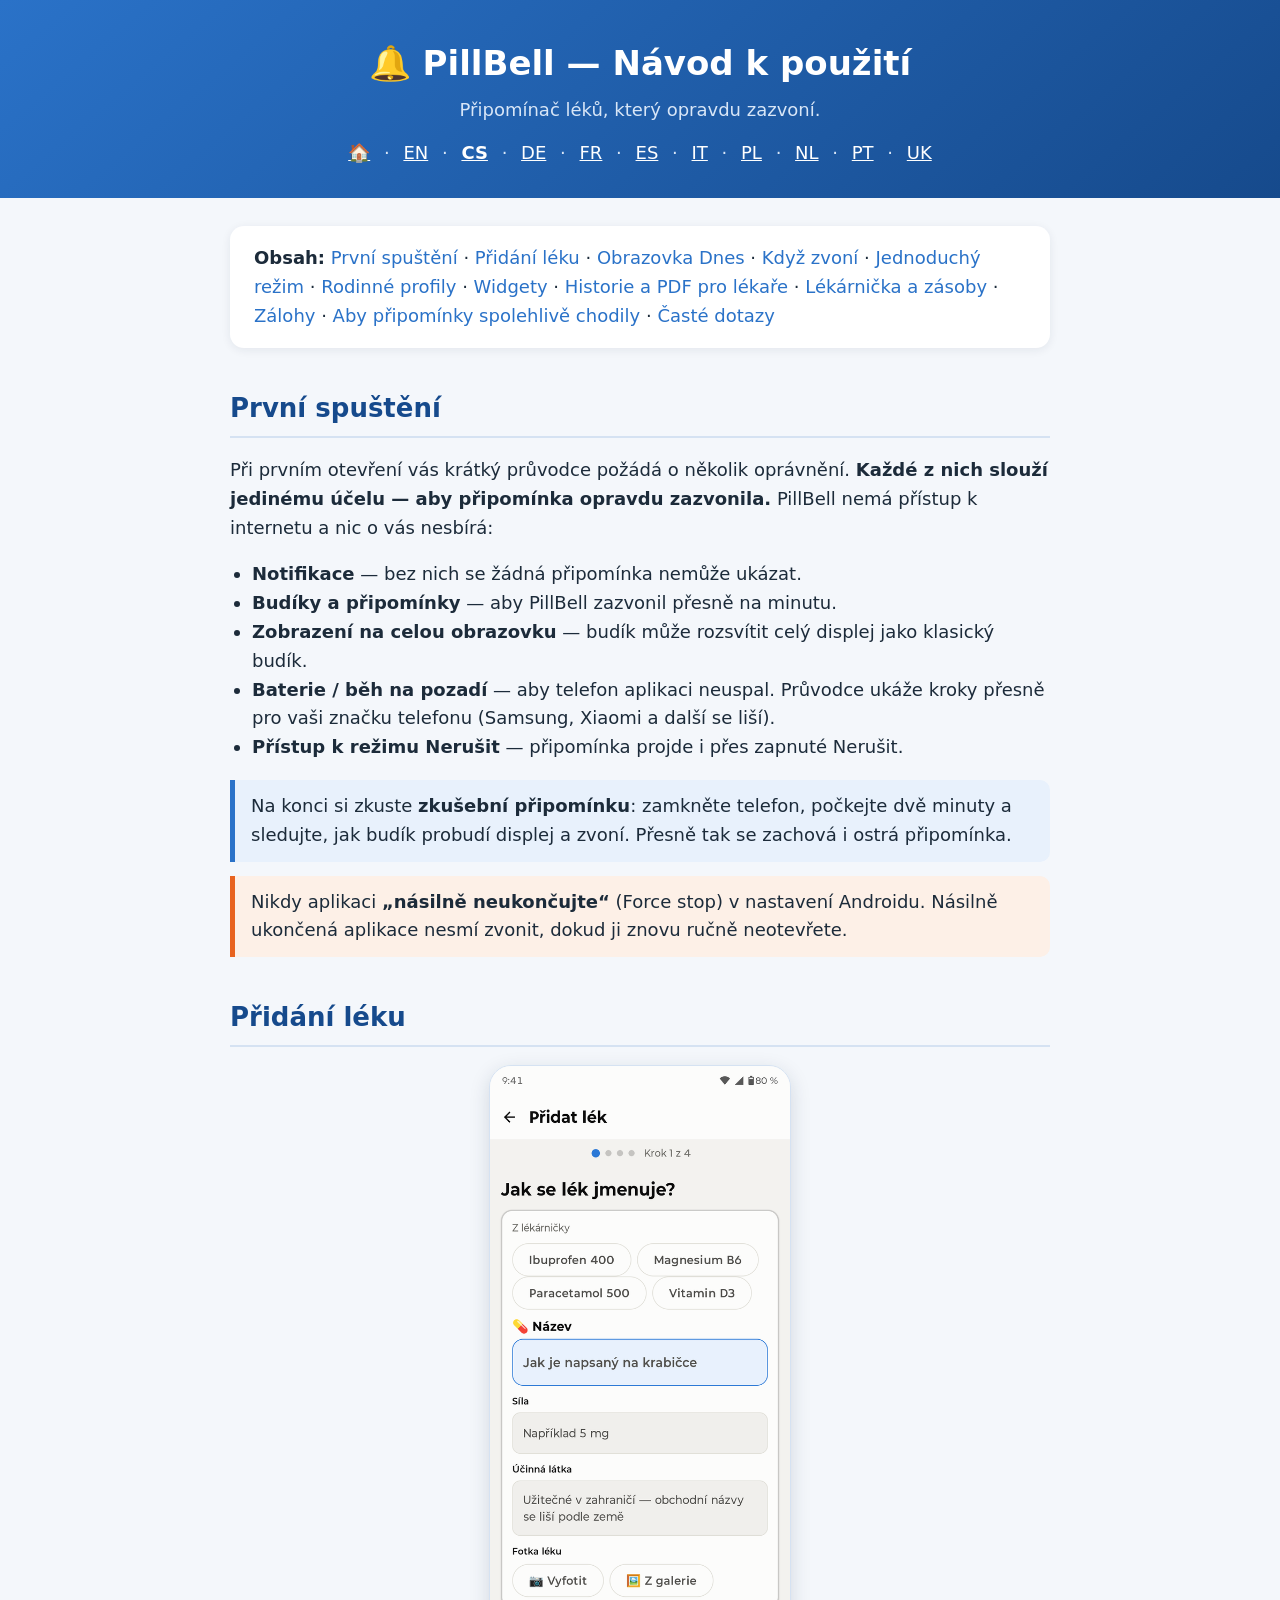
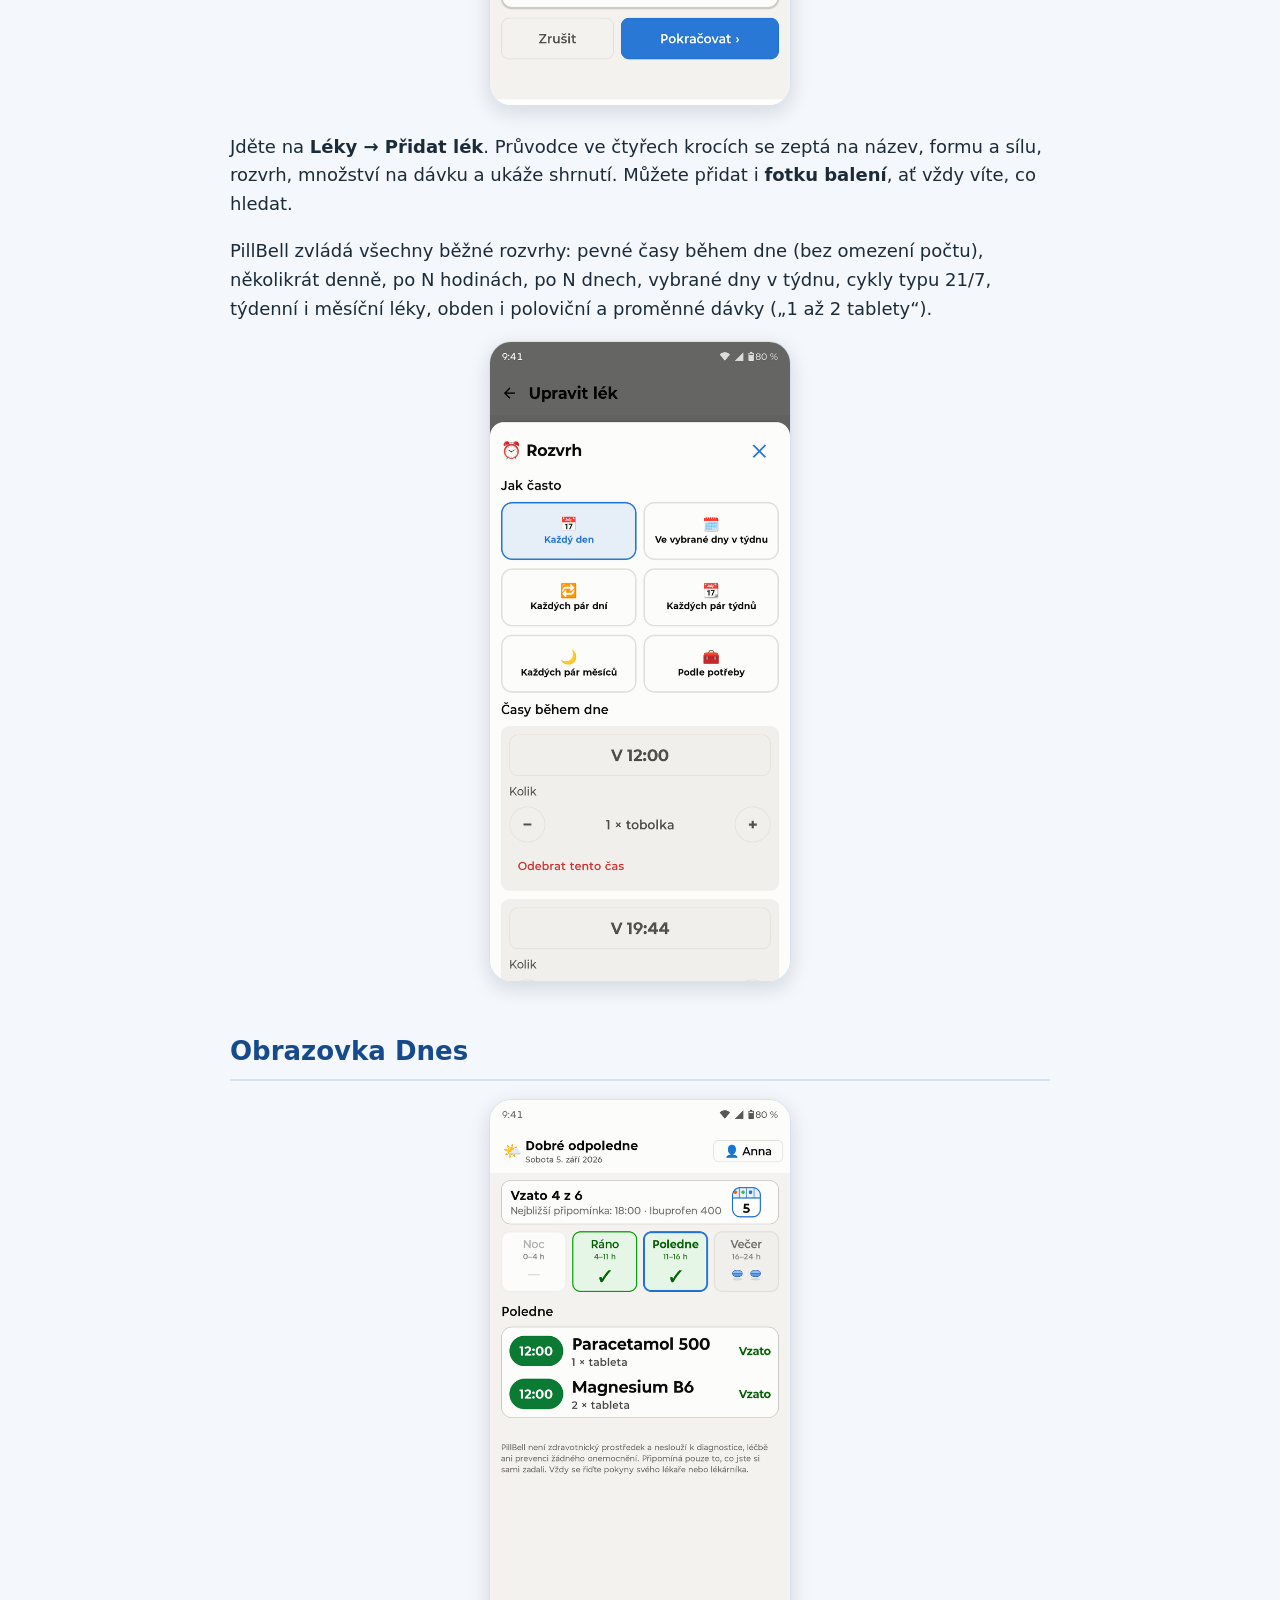
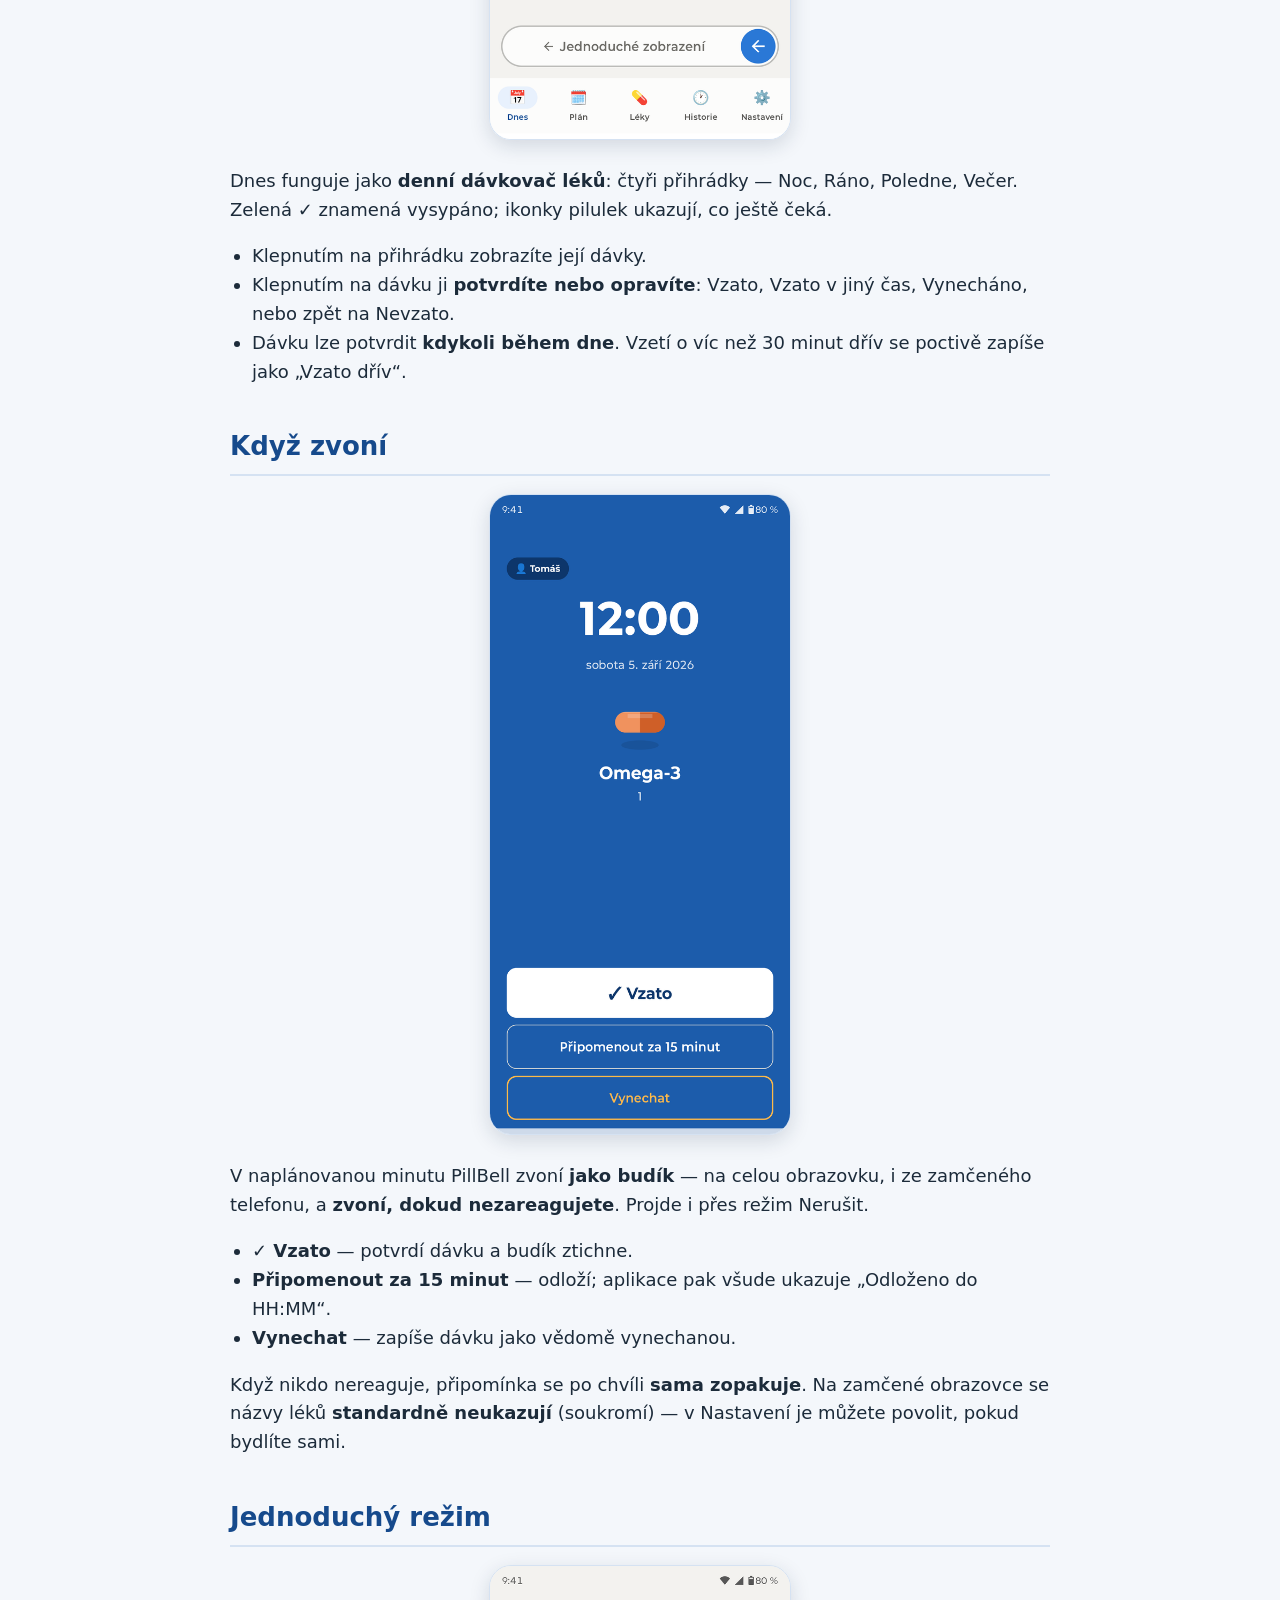
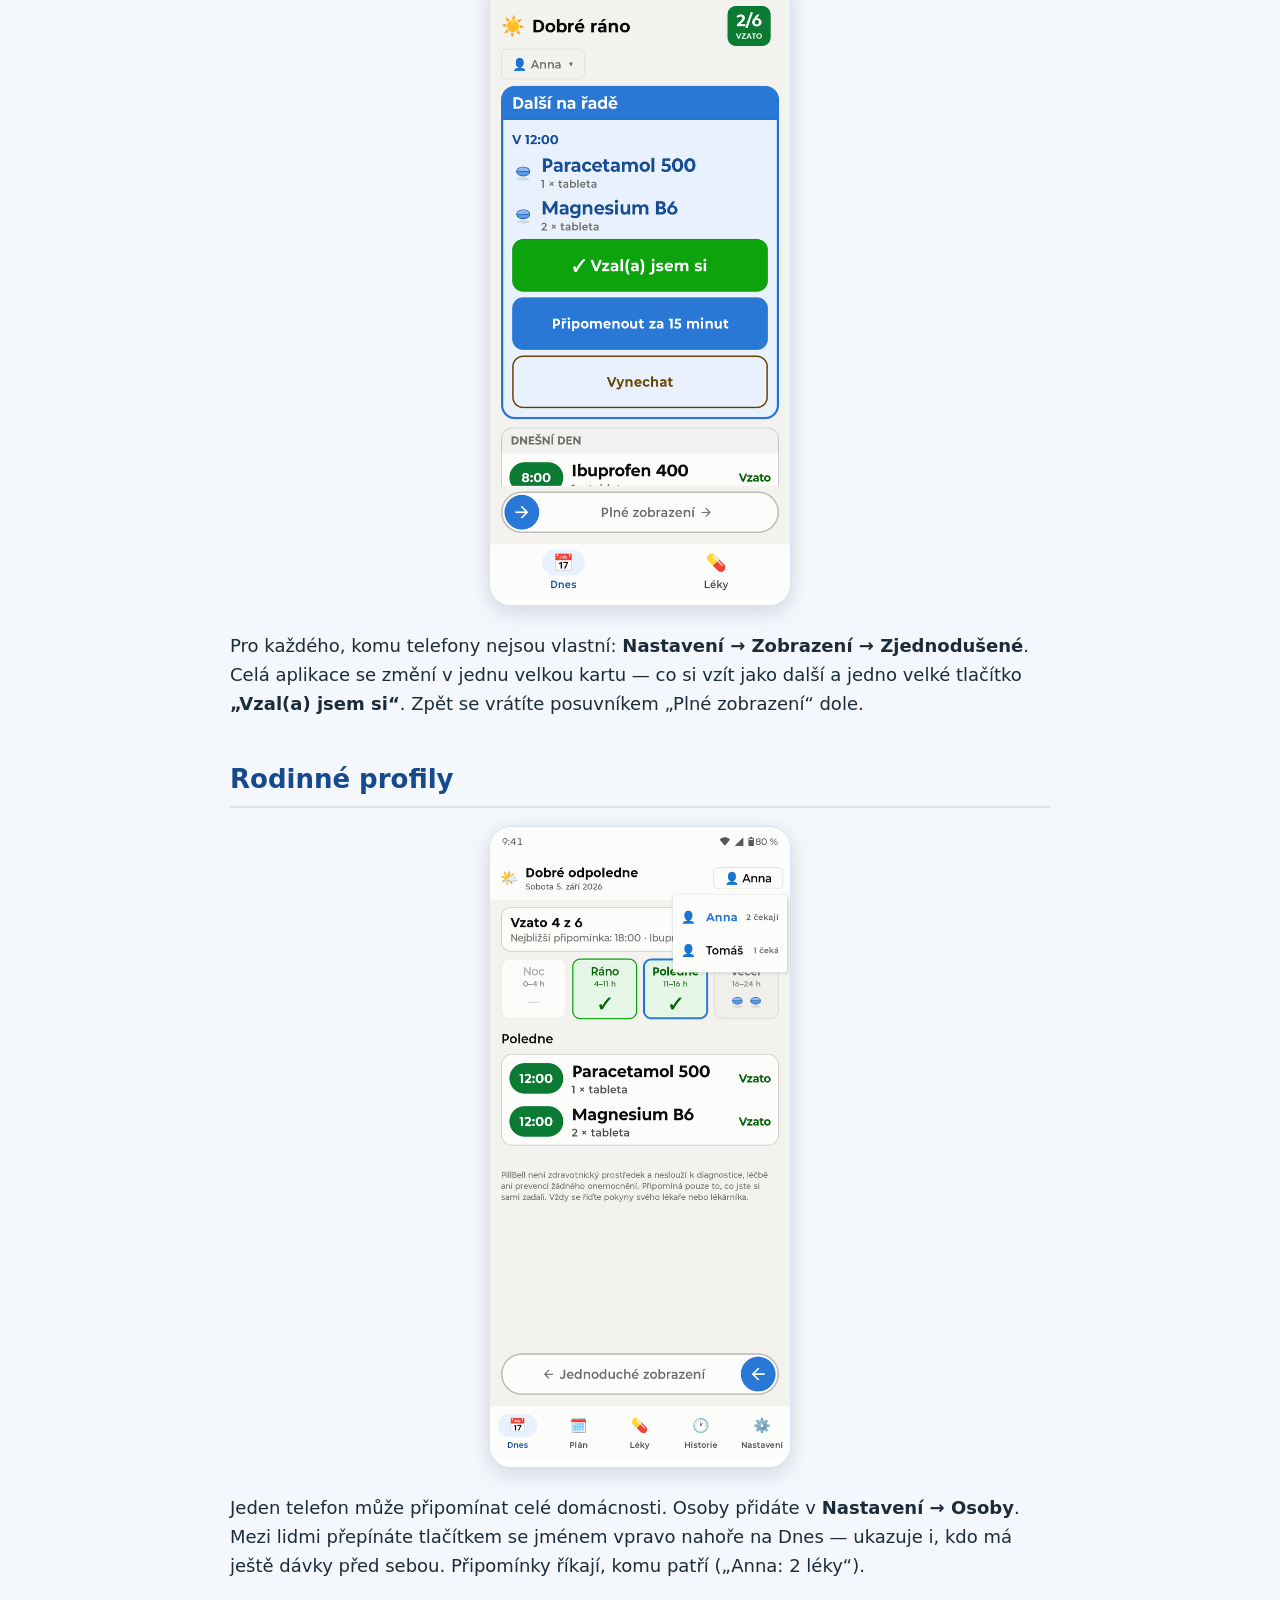
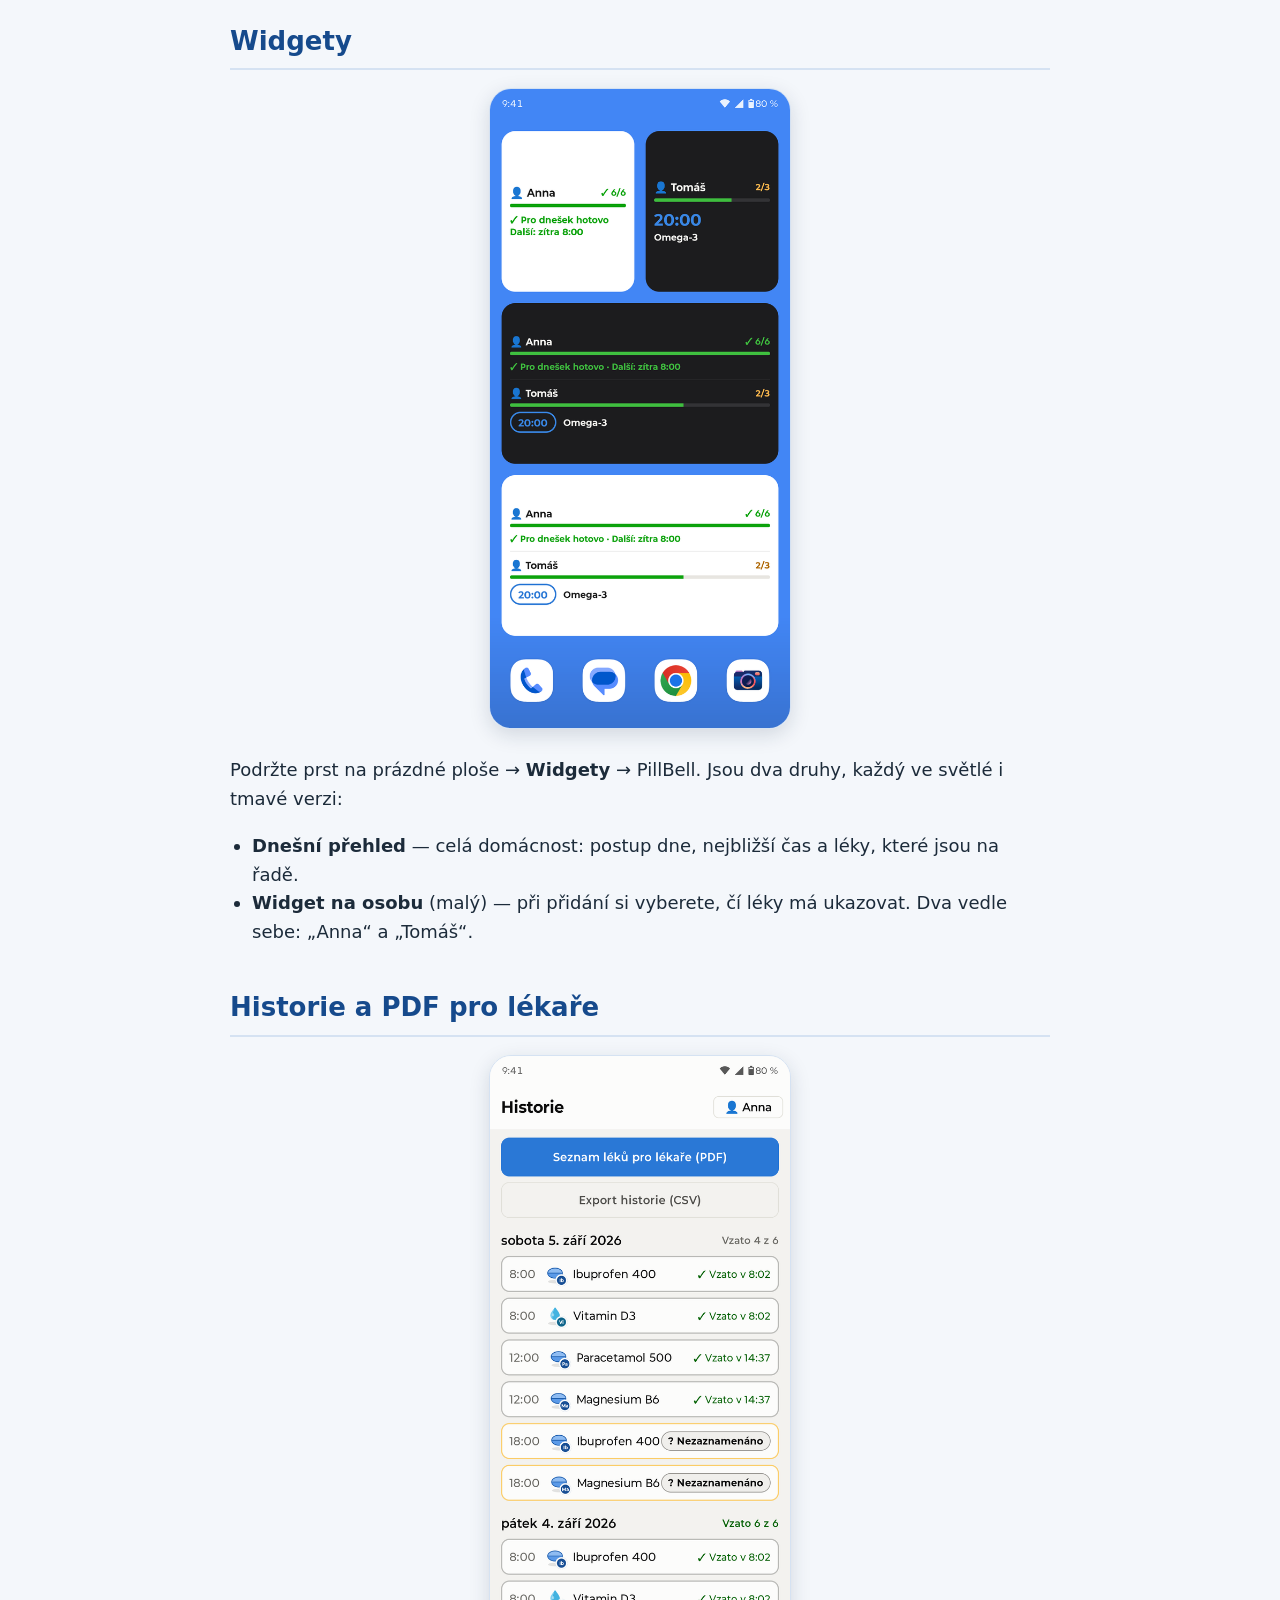
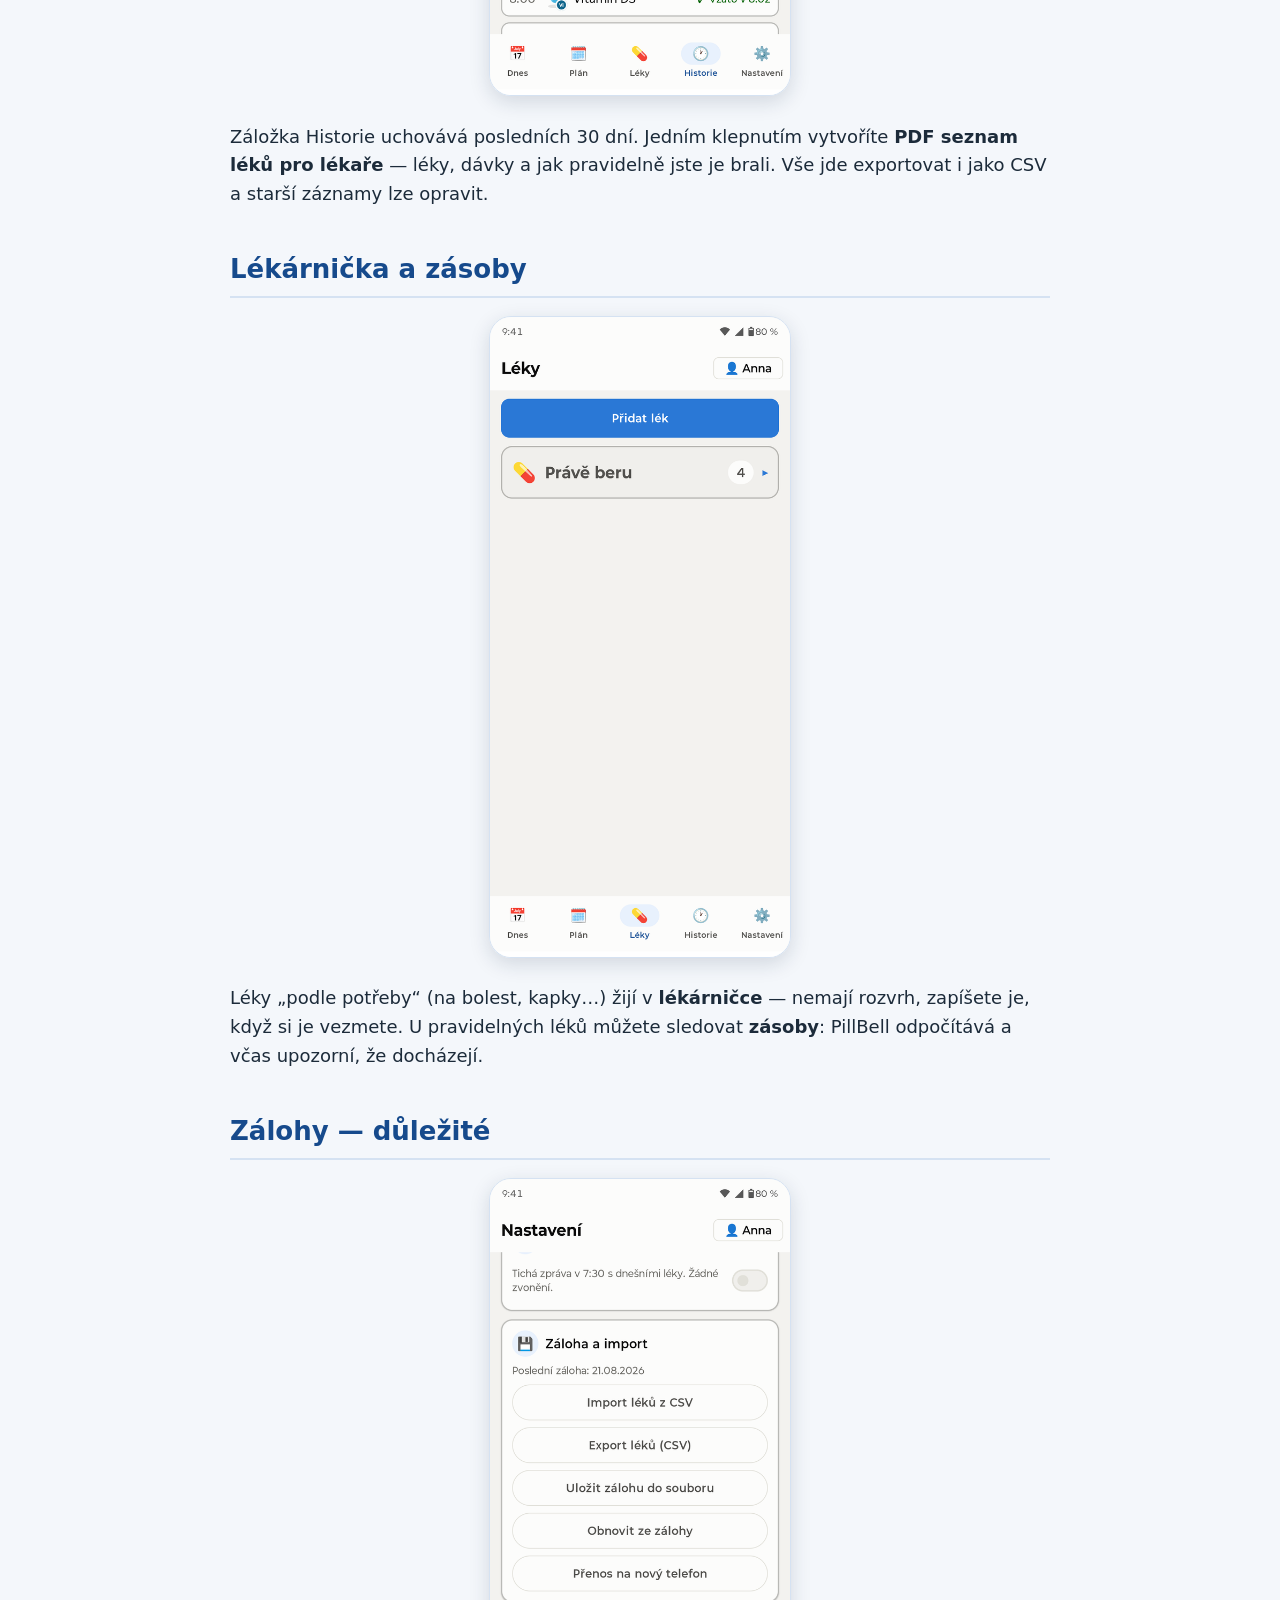
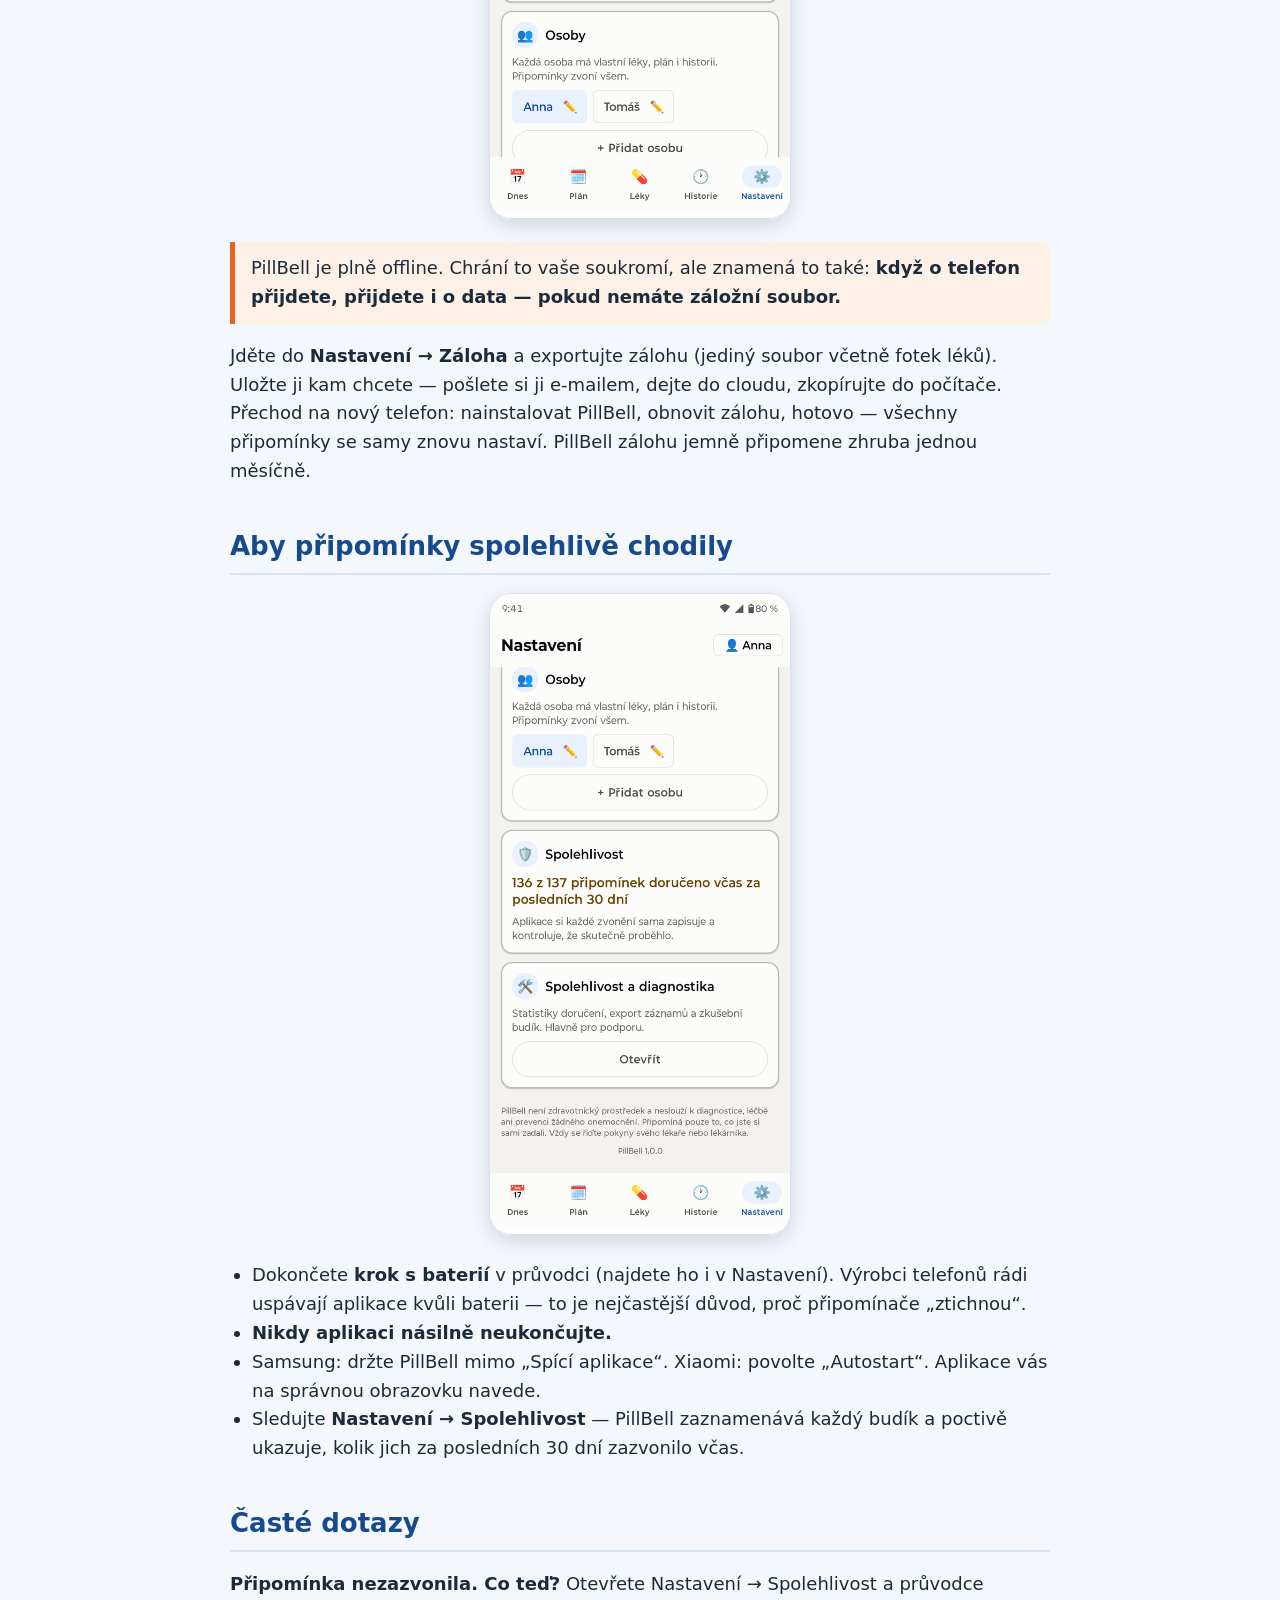
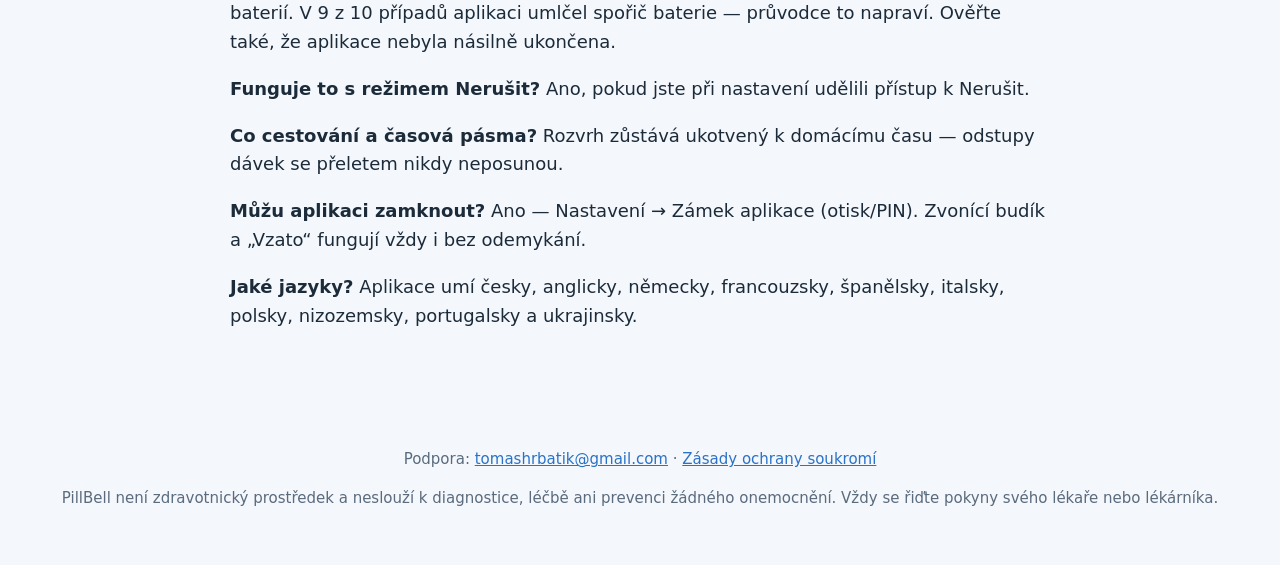
==== commit 9acdfe1c: "Add schedule tile grid screenshot to guide (all languages) Co-Authored-By: Claude Fable 5 <noreply@a" ====
--- a/guide-cs.html
+++ b/guide-cs.html
@@ -77,6 +77,8 @@
 počtu), několikrát denně, po N hodinách, po N dnech, vybrané dny v týdnu,
 cykly typu 21/7, týdenní i měsíční léky, obden i poloviční a proměnné dávky
 („1 až 2 tablety“).</p>
+
+<div class="shot"><img src="img/cs/rozvrh.png" alt="" loading="lazy"></div>
 
 <h2 id="today">Obrazovka Dnes</h2>
 <div class="shot"><img src="img/cs/dnes.png" alt="" loading="lazy"></div>
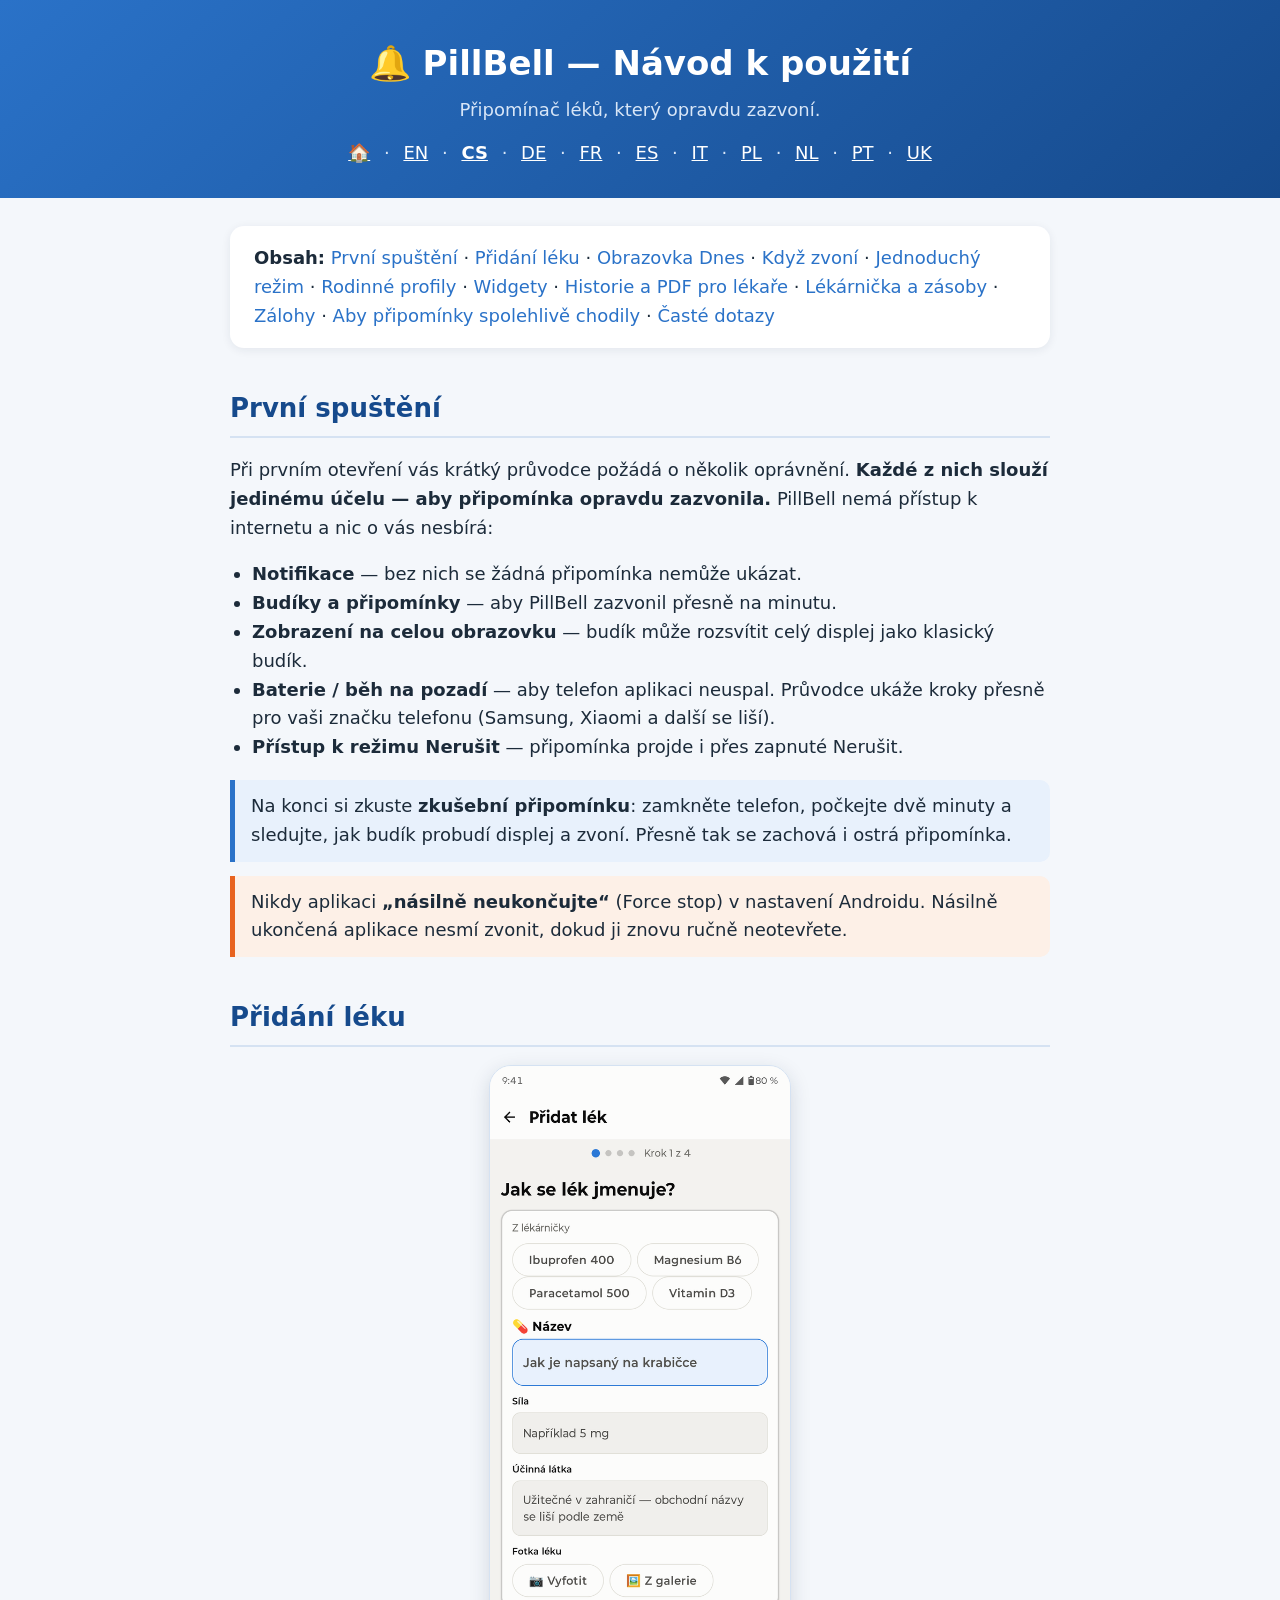
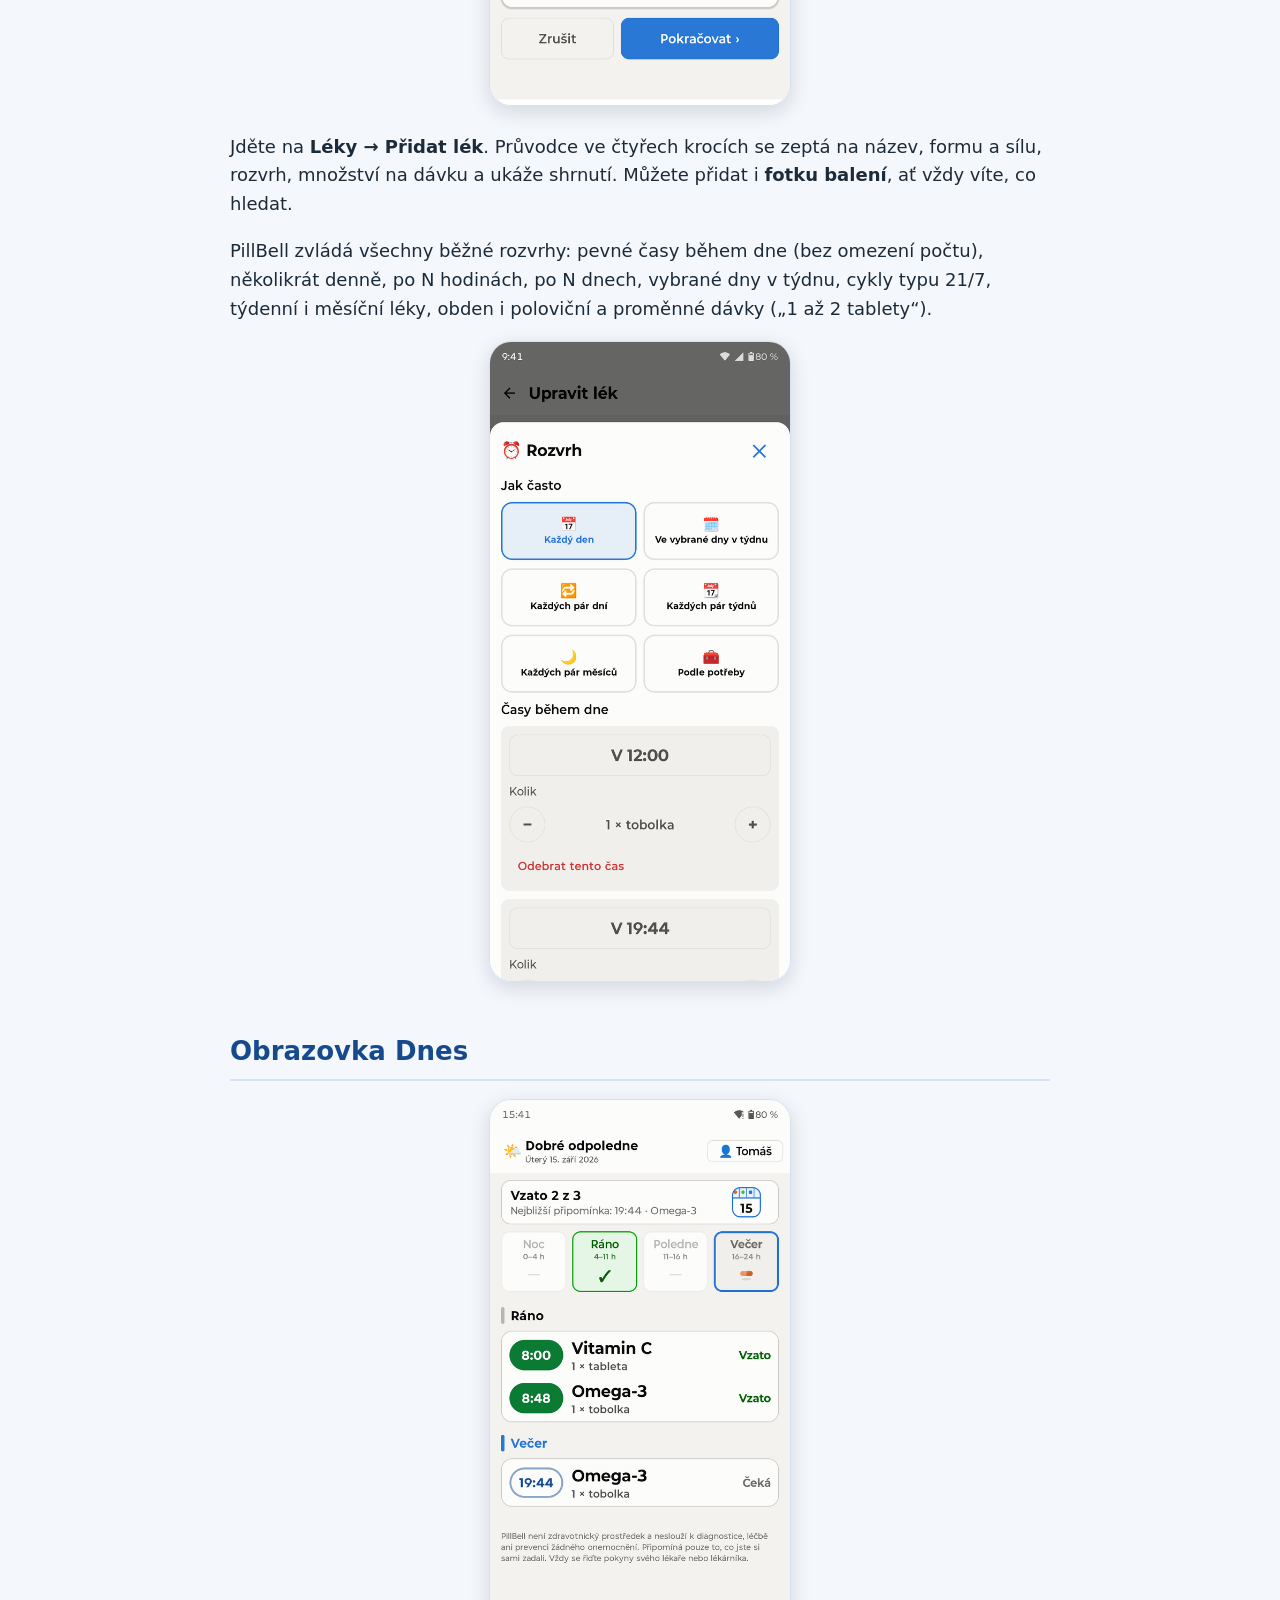
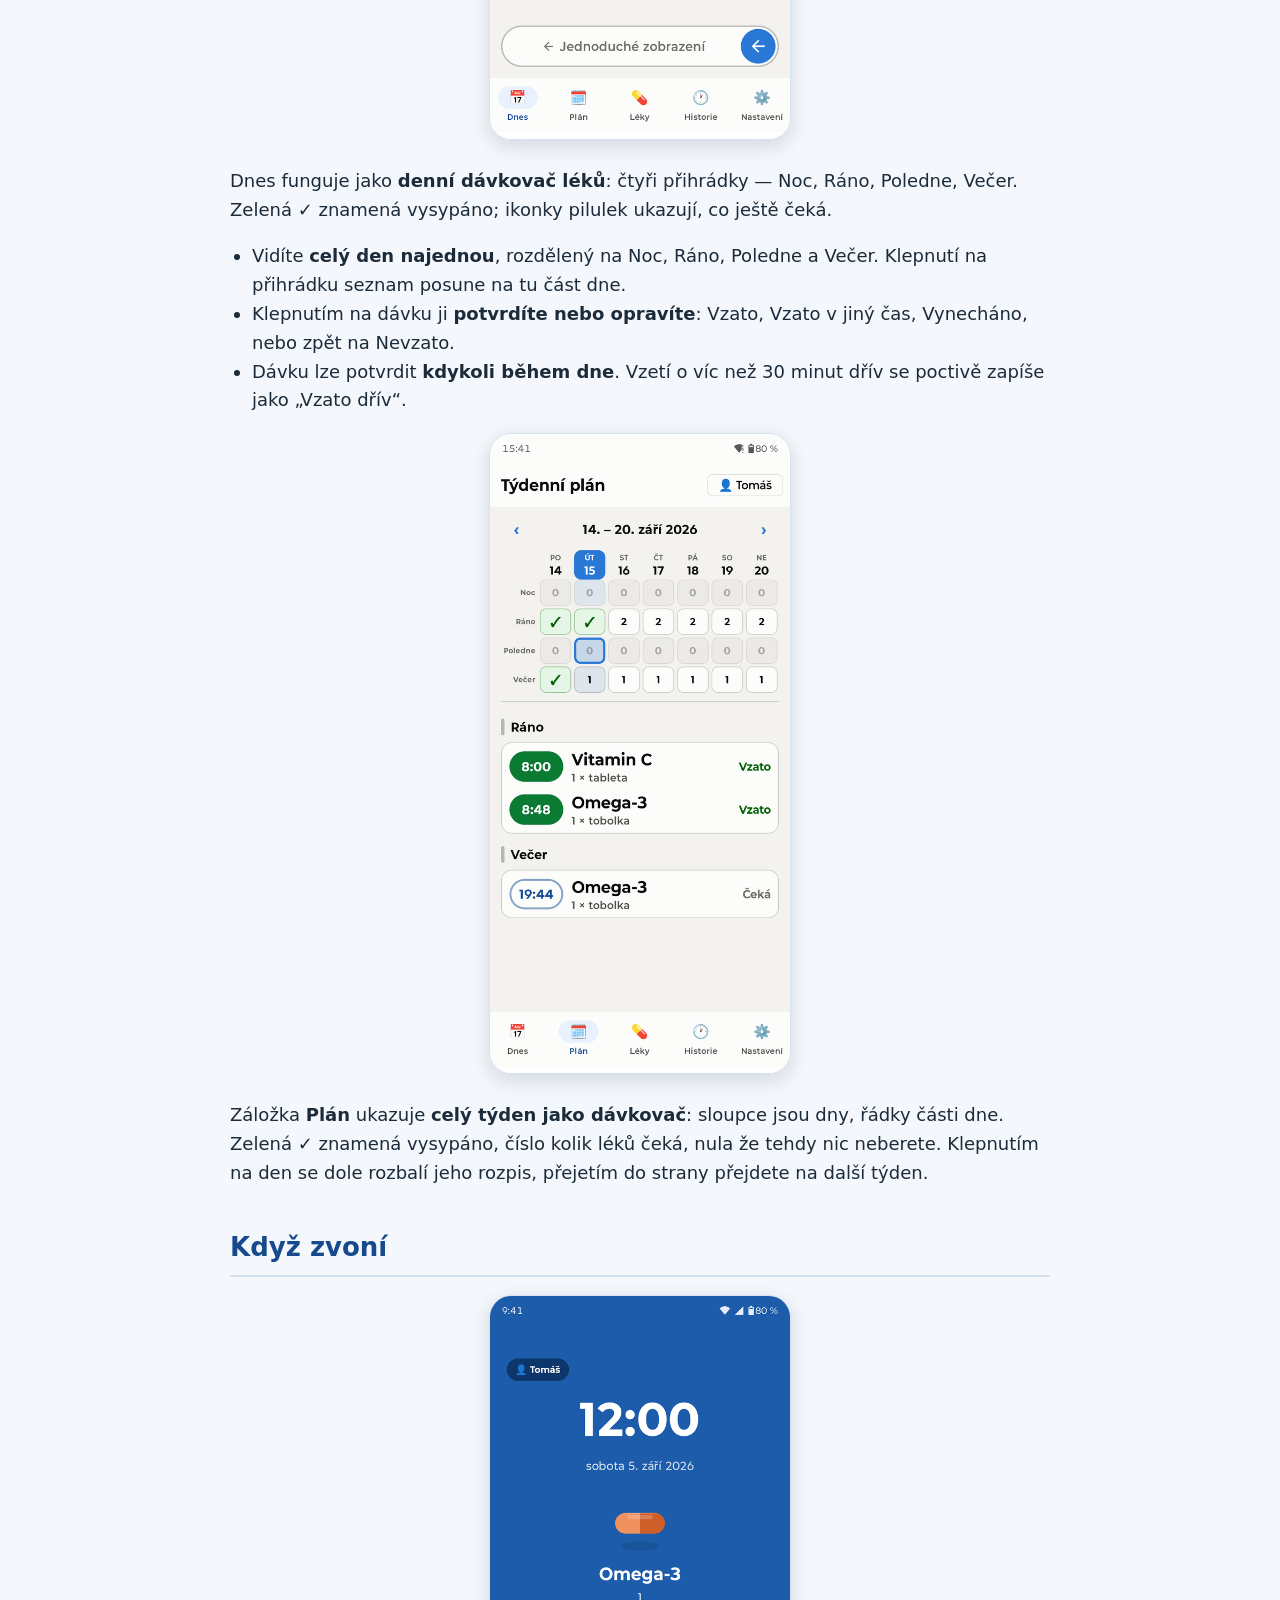
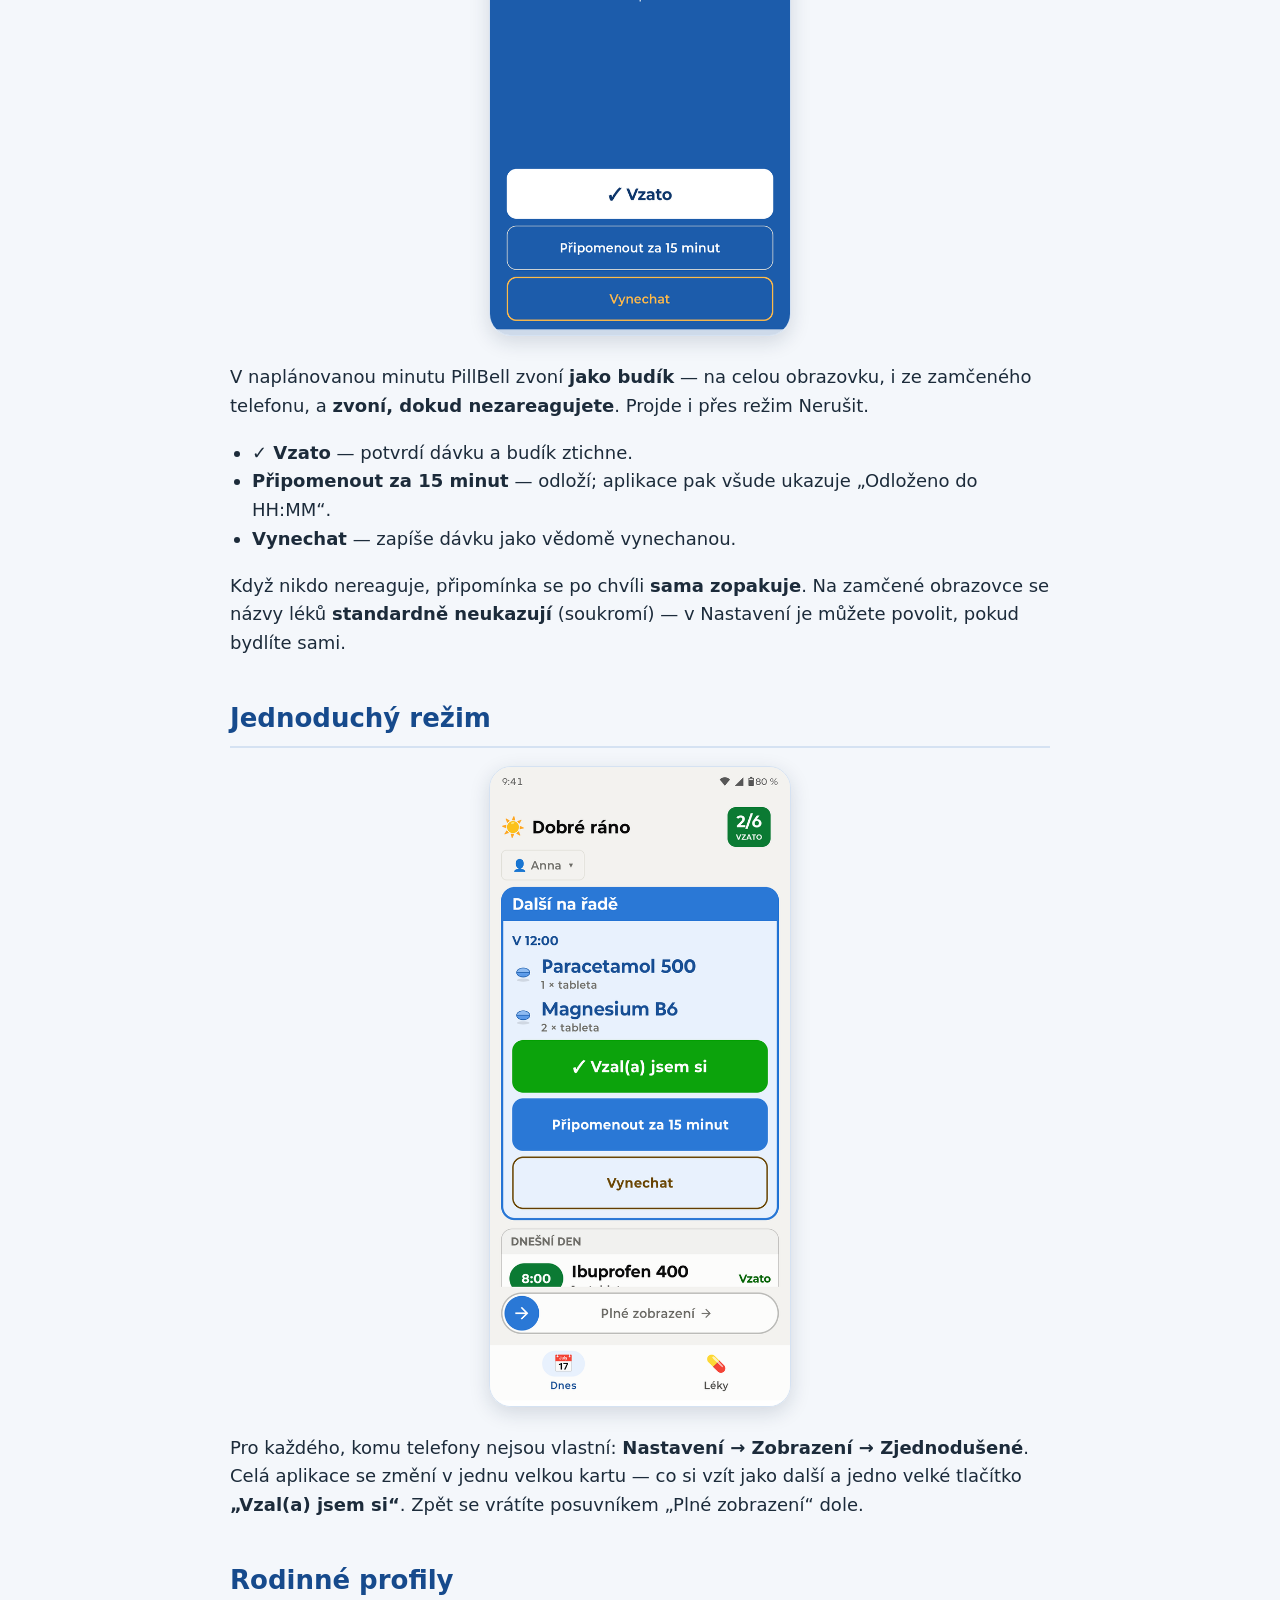
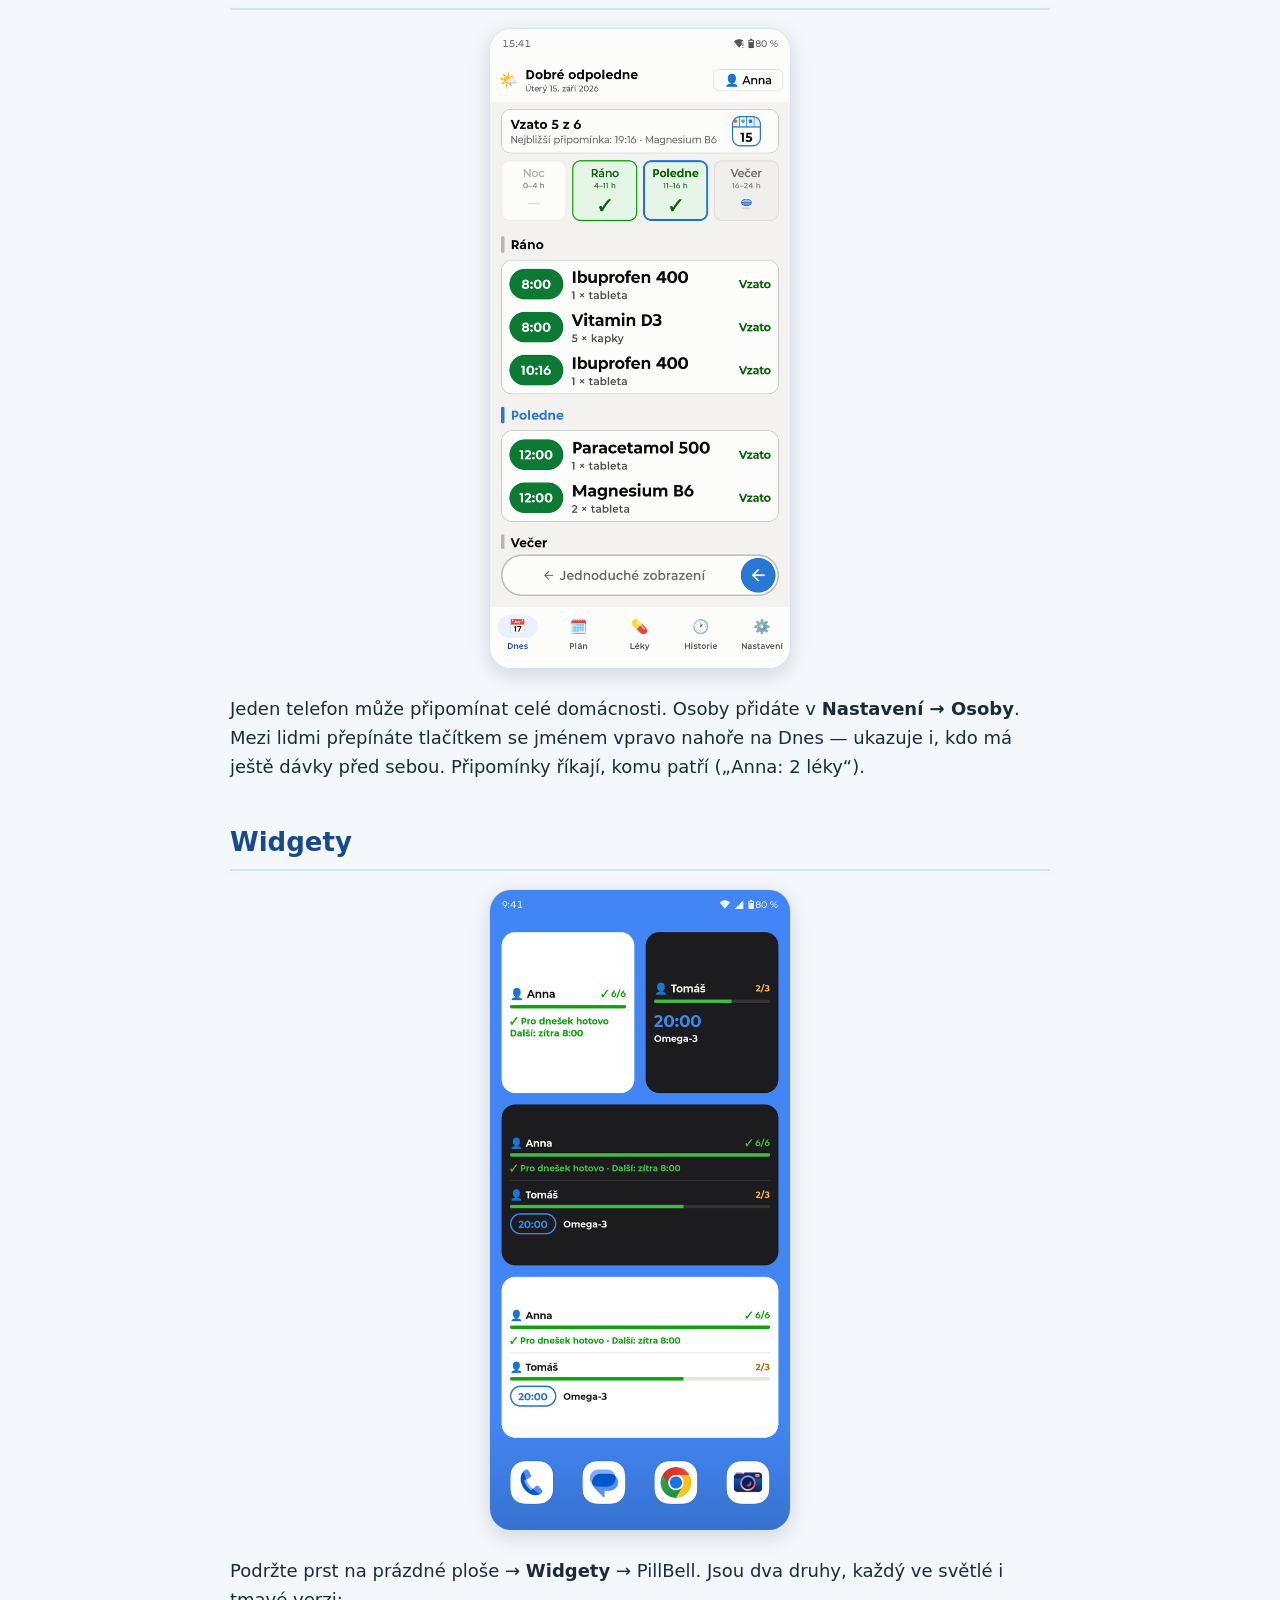
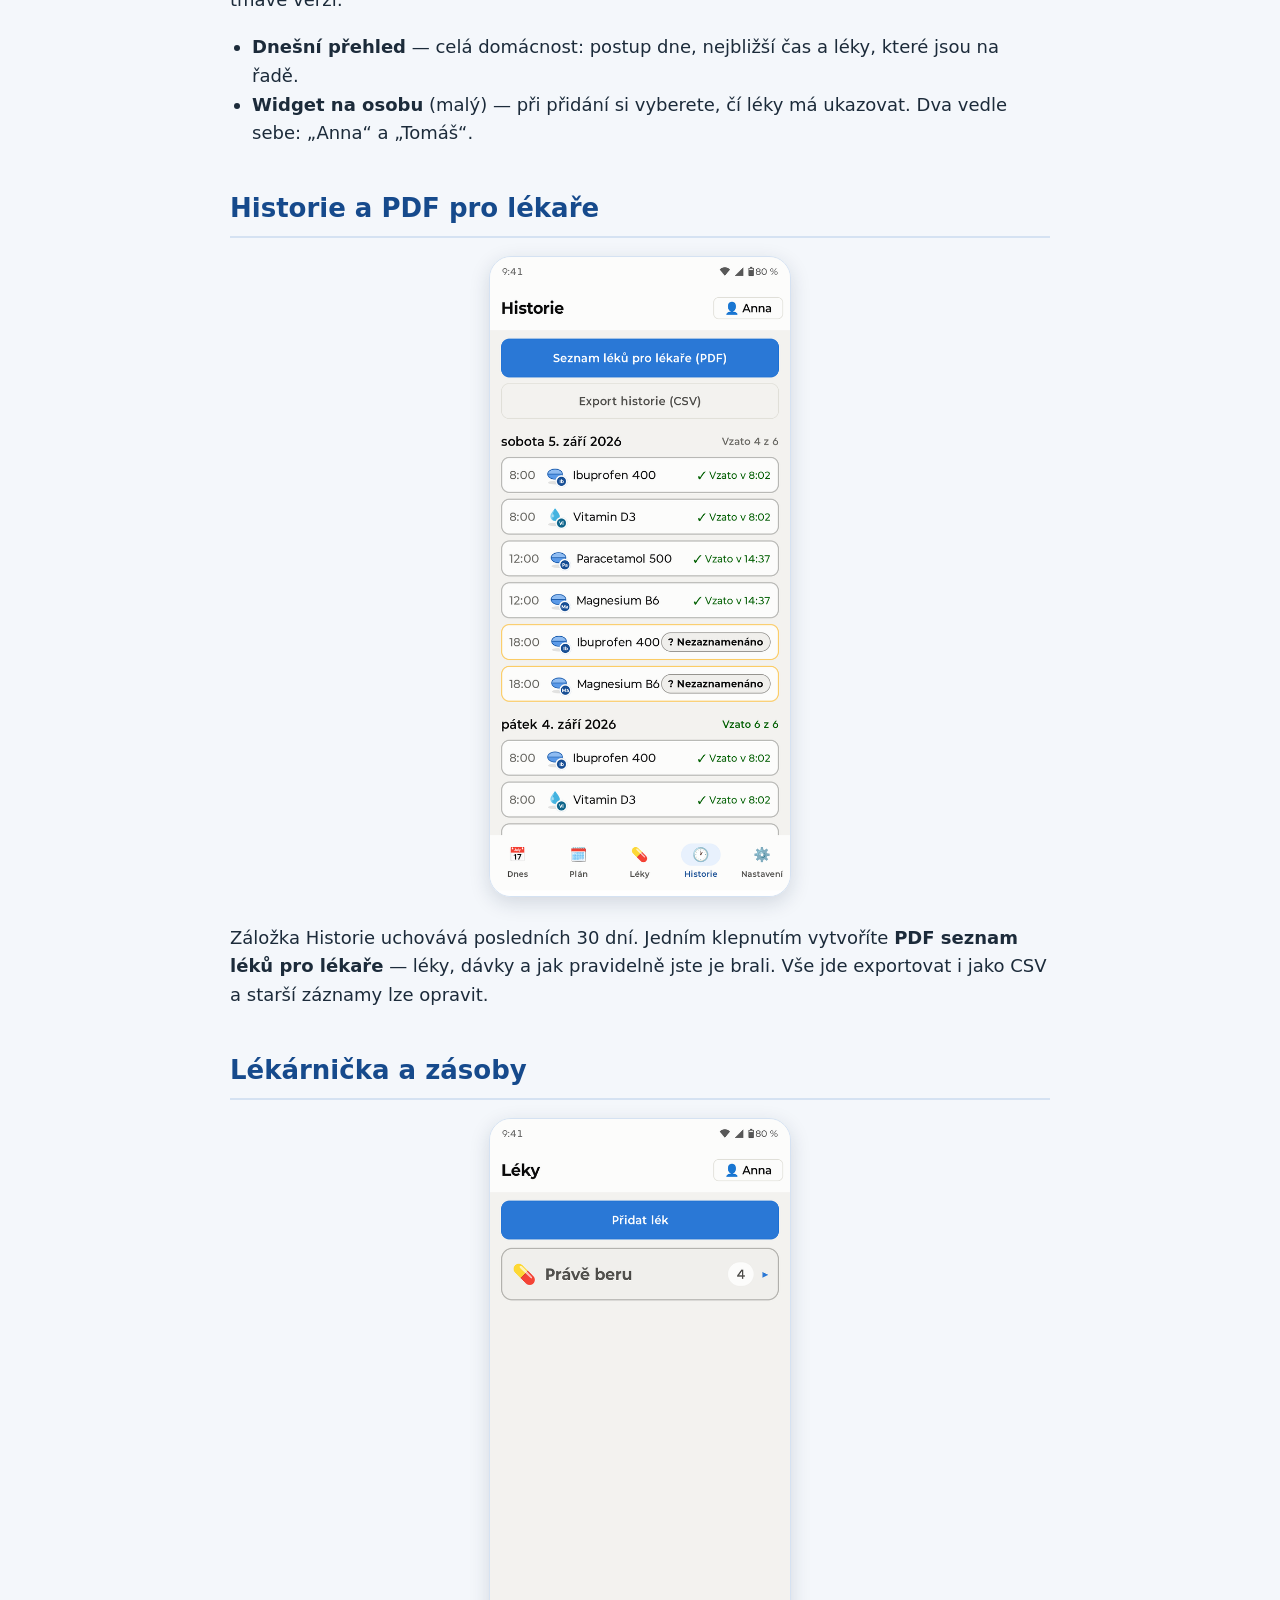
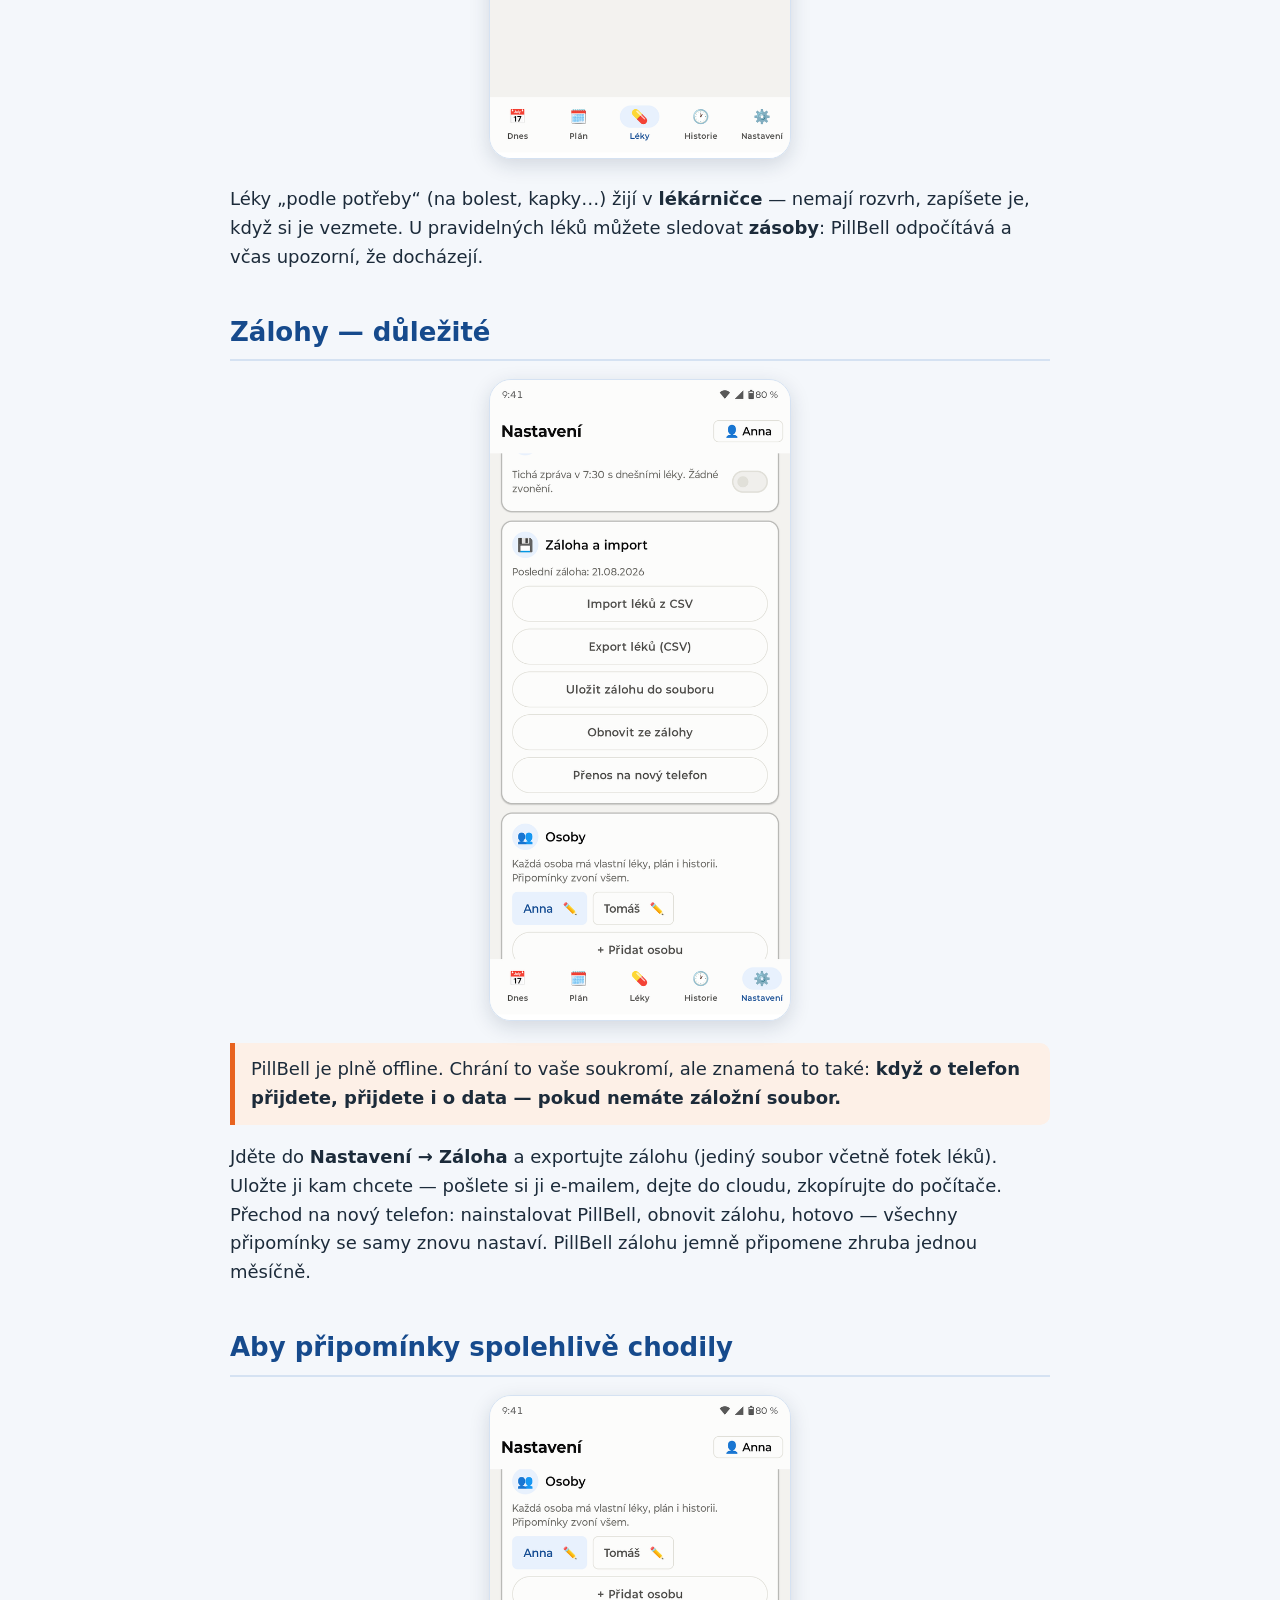
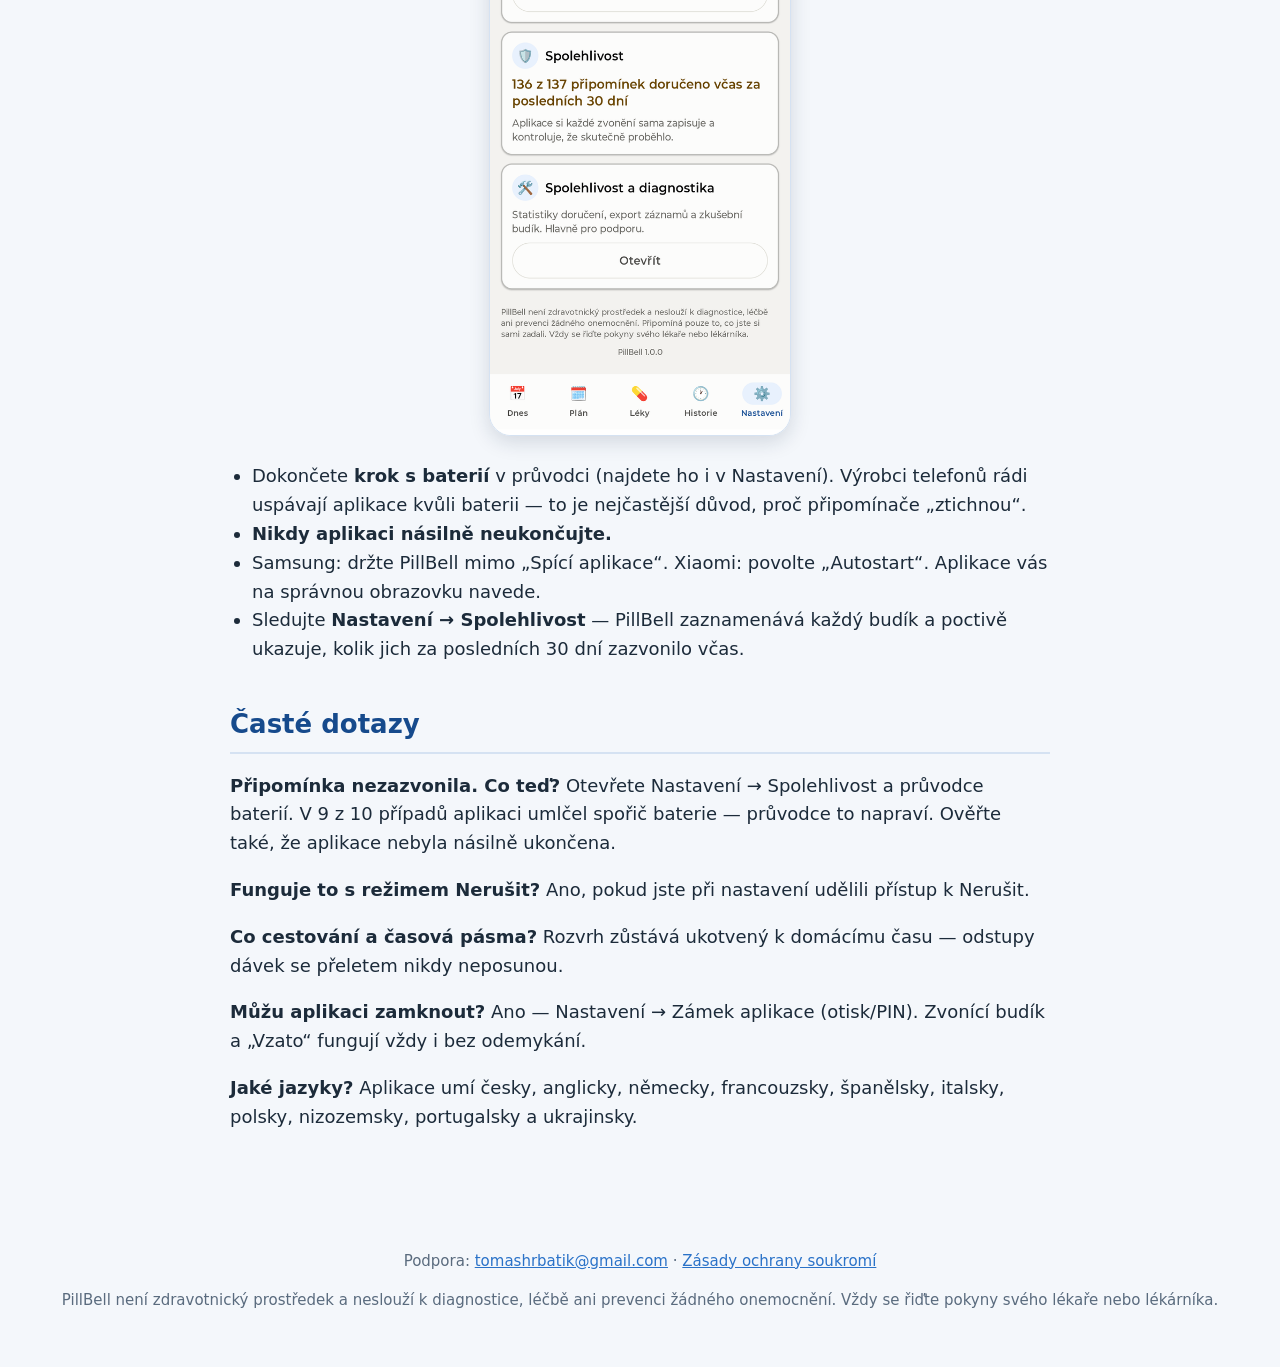
==== commit a1298f55: "Guide: refreshed Today screenshots and a section on the weekly Plan Today now lists the whole day, s" ====
--- a/guide-cs.html
+++ b/guide-cs.html
@@ -86,10 +86,12 @@
 Poledne, Večer. Zelená ✓ znamená vysypáno; ikonky pilulek ukazují, co ještě
 čeká.</p>
 <ul>
-  <li>Klepnutím na přihrádku zobrazíte její dávky.</li>
+  <li>Vidíte <b>celý den najednou</b>, rozdělený na Noc, Ráno, Poledne a Večer. Klepnutí na přihrádku seznam posune na tu část dne.</li>
   <li>Klepnutím na dávku ji <b>potvrdíte nebo opravíte</b>: Vzato, Vzato v jiný čas, Vynecháno, nebo zpět na Nevzato.</li>
   <li>Dávku lze potvrdit <b>kdykoli během dne</b>. Vzetí o víc než 30 minut dřív se poctivě zapíše jako „Vzato dřív“.</li>
 </ul>
+<div class="shot"><img src="img/cs/plan.png" alt="" loading="lazy"></div>
+<p>Záložka <b>Plán</b> ukazuje <b>celý týden jako dávkovač</b>: sloupce jsou dny, řádky části dne. Zelená ✓ znamená vysypáno, číslo kolik léků čeká, nula že tehdy nic neberete. Klepnutím na den se dole rozbalí jeho rozpis, přejetím do strany přejdete na další týden.</p>
 
 <h2 id="ring">Když zvoní</h2>
 <div class="shot"><img src="img/cs/alarm_unlocked.png" alt="" loading="lazy"></div>
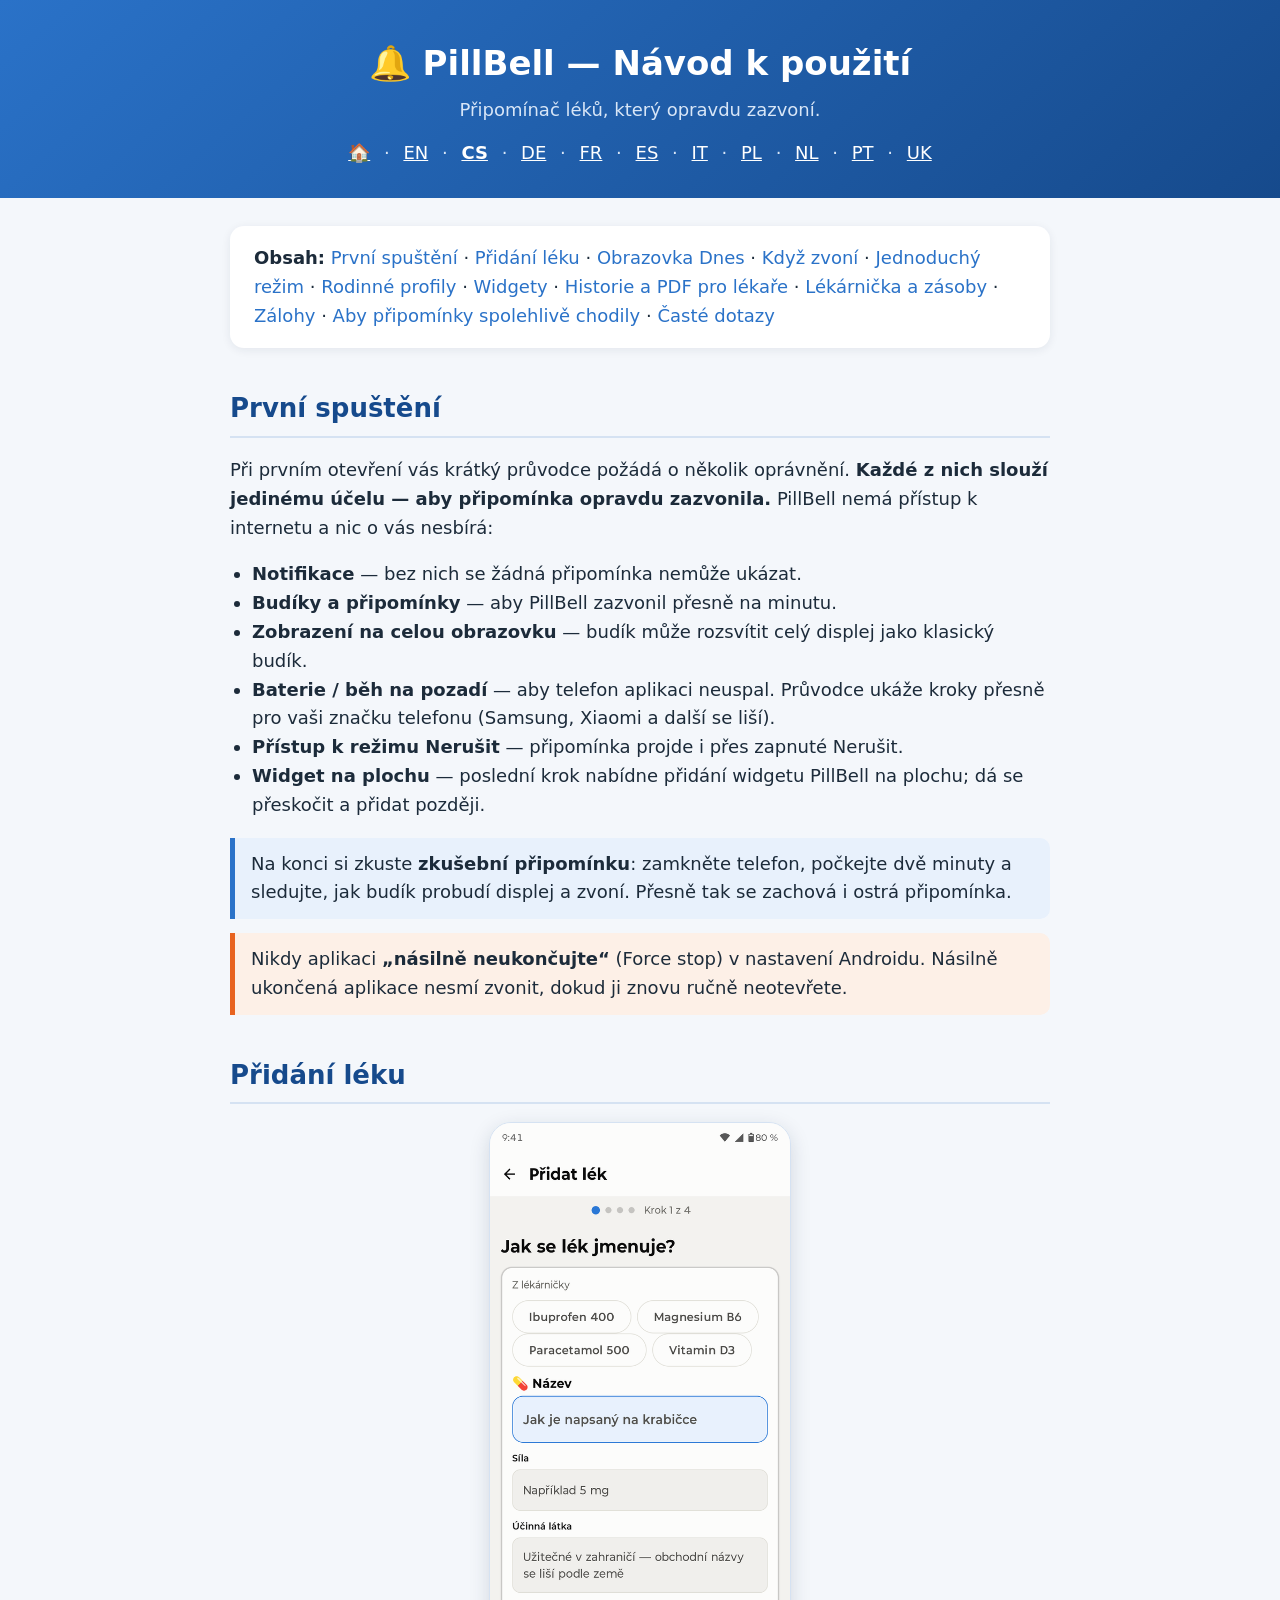
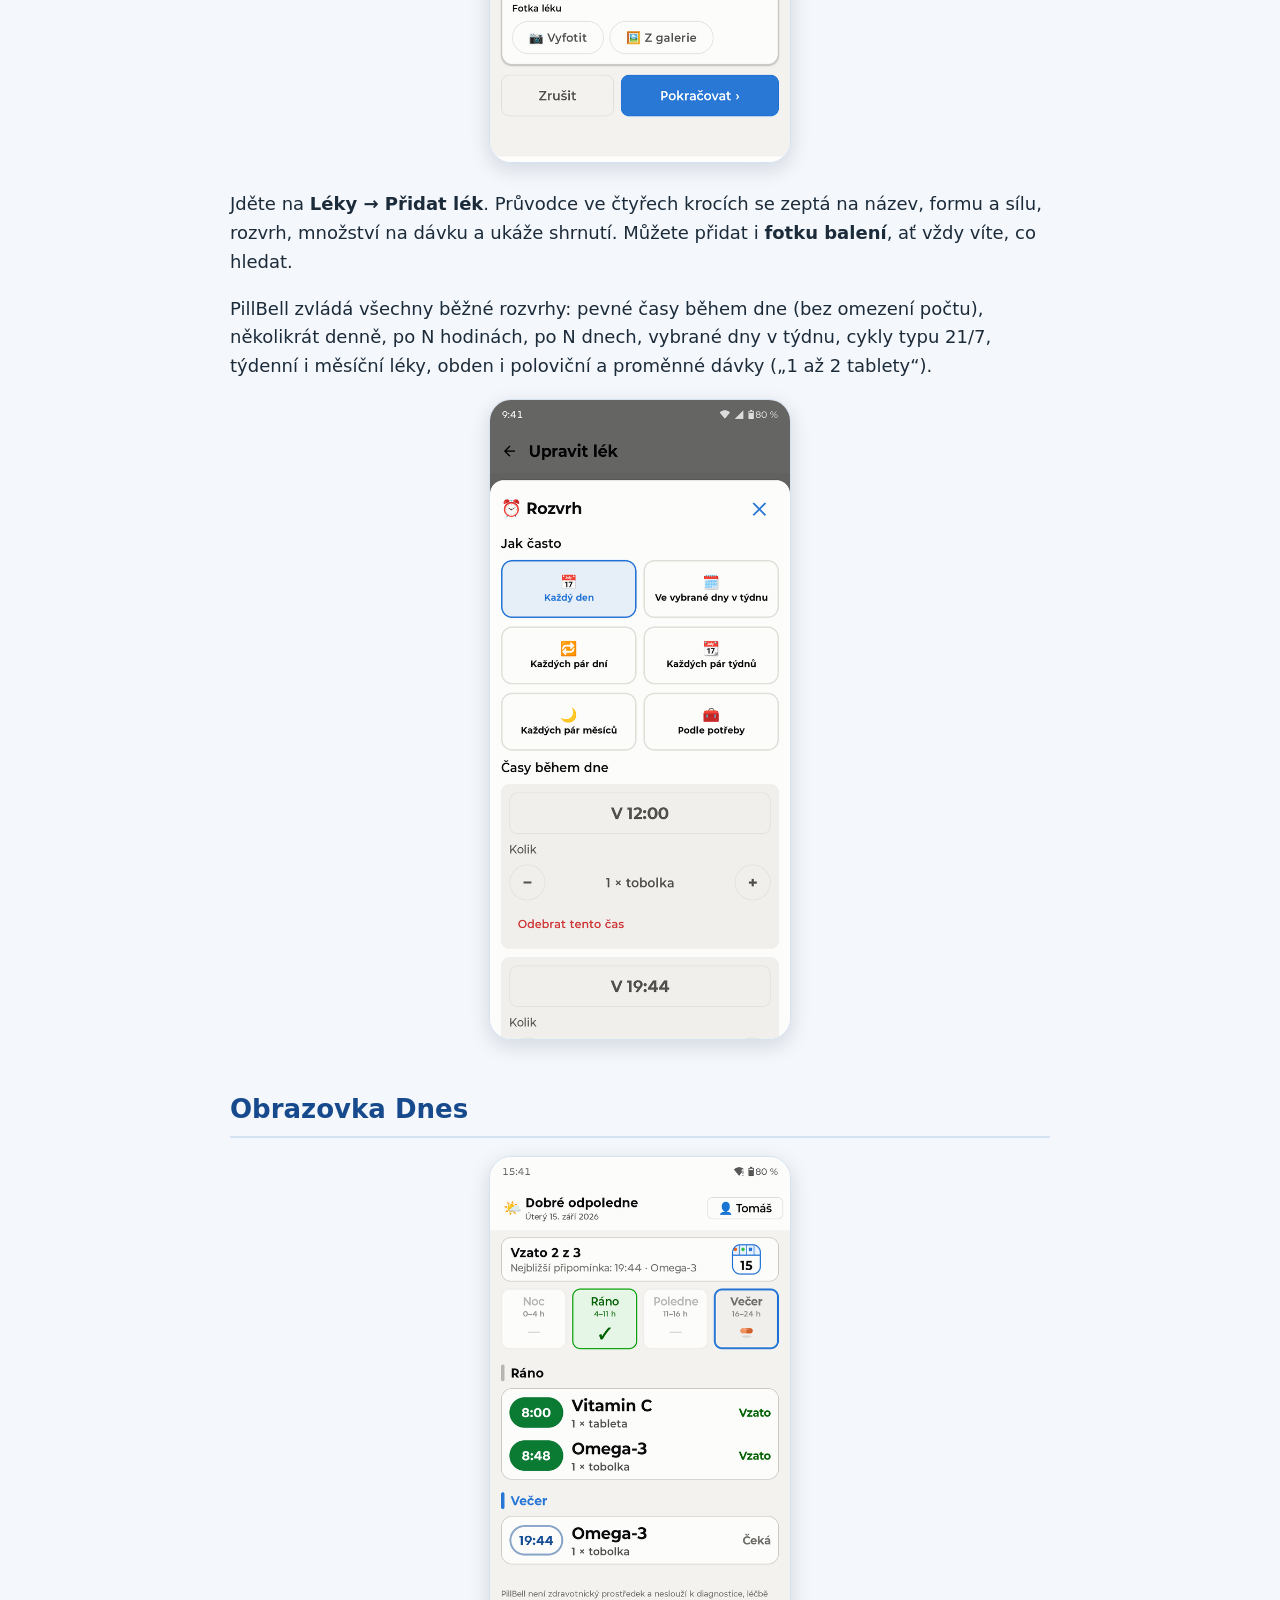
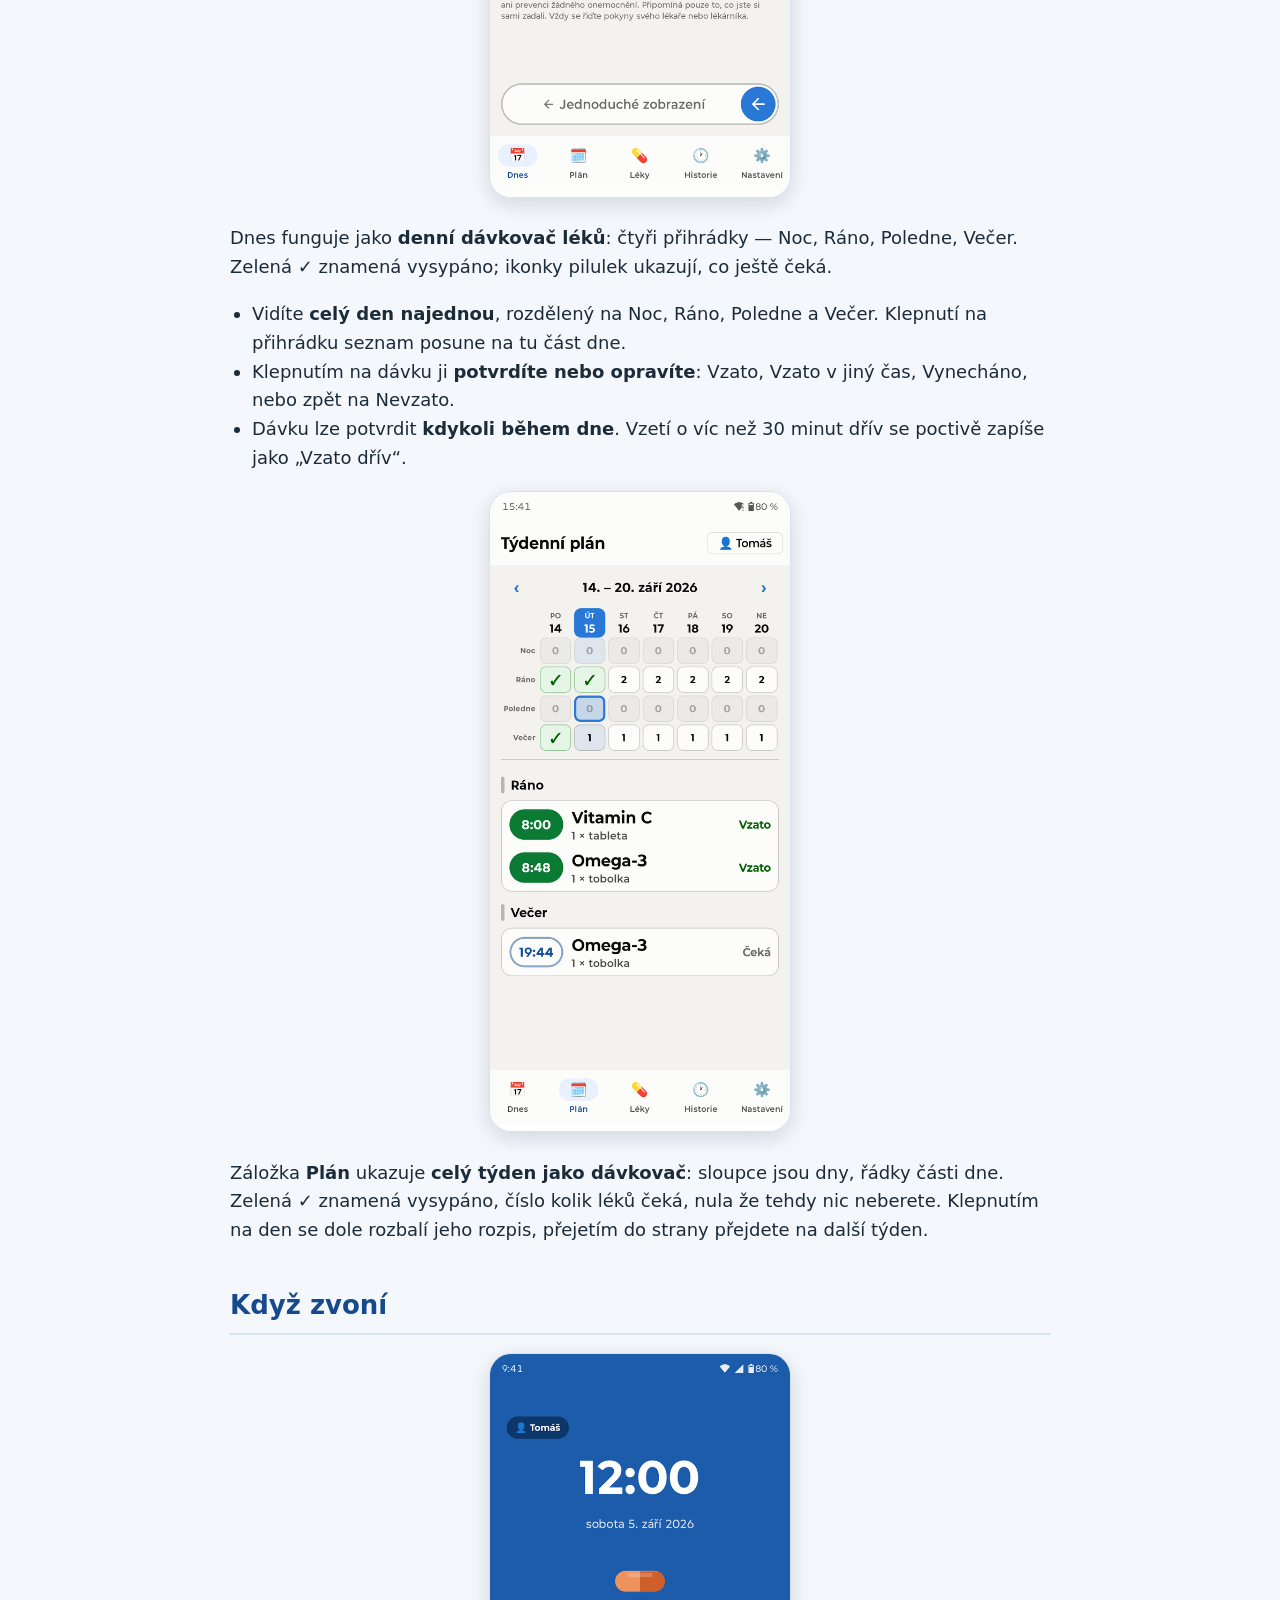
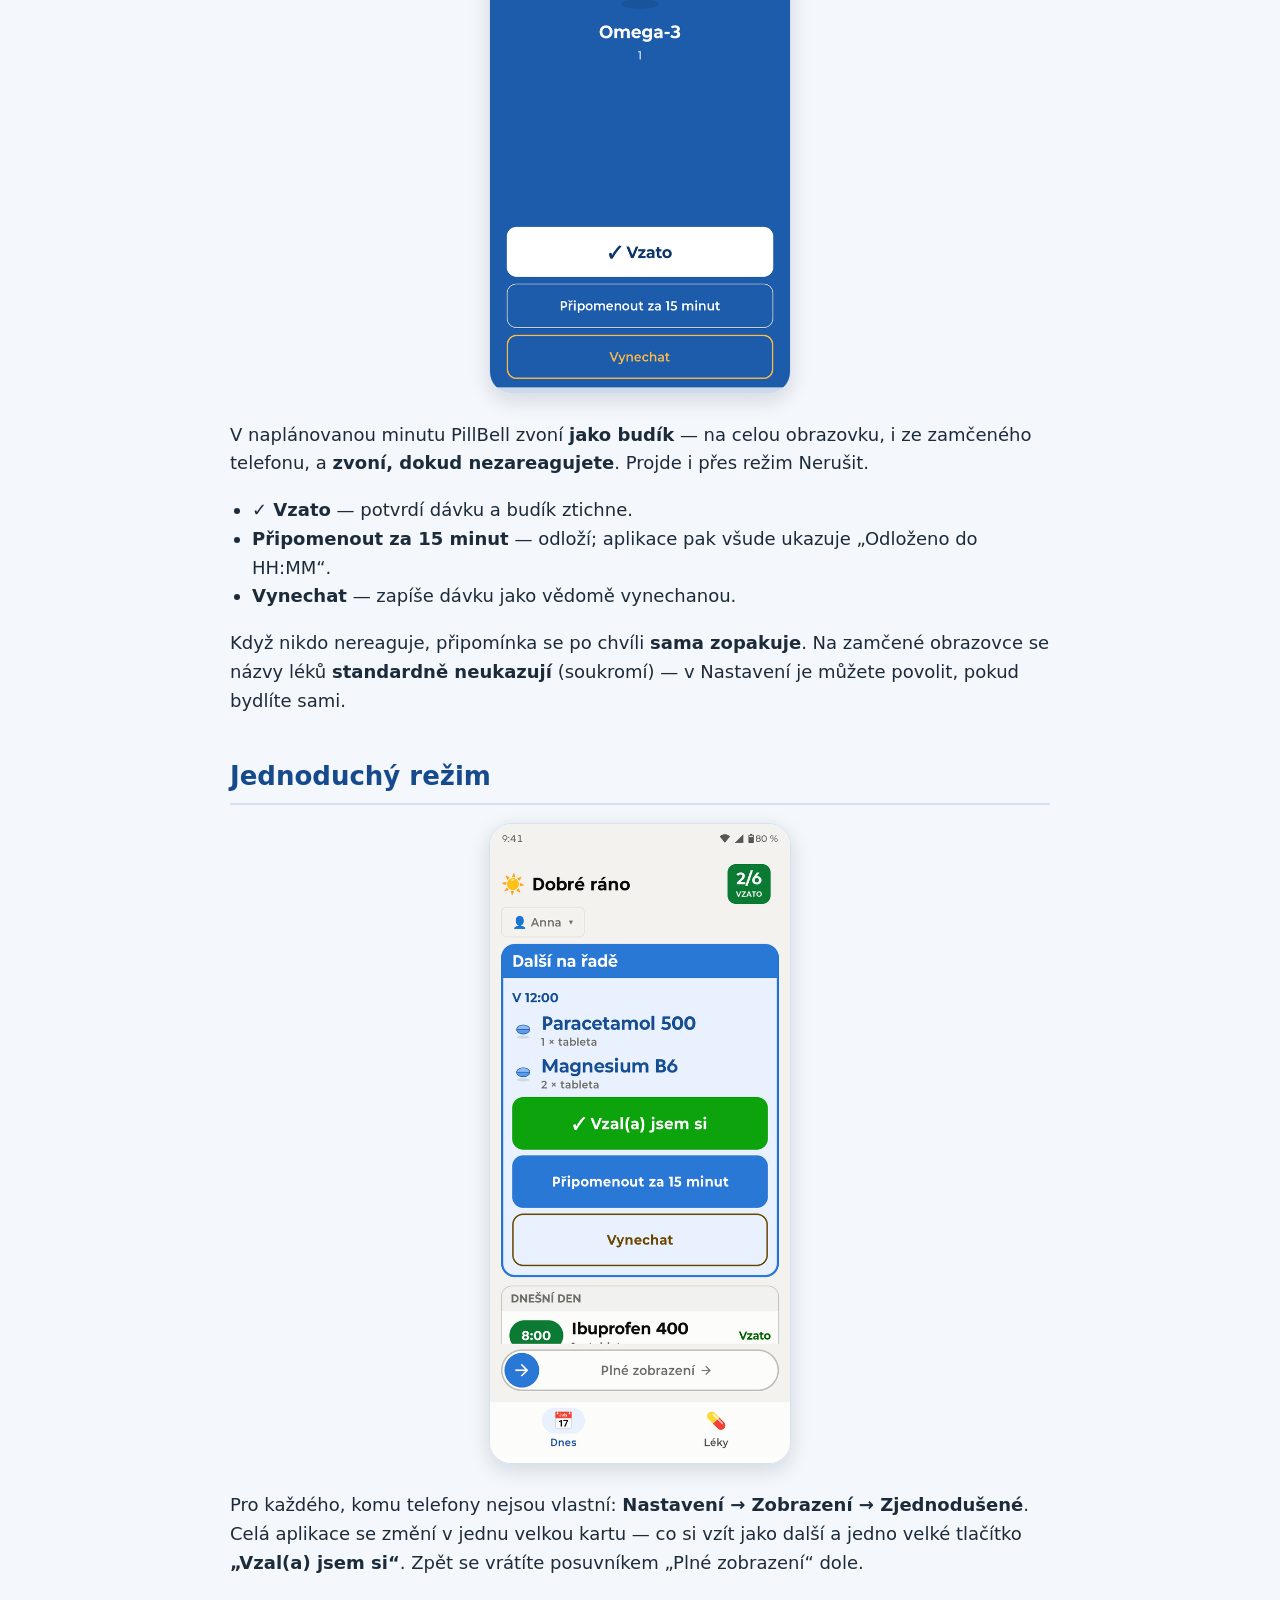
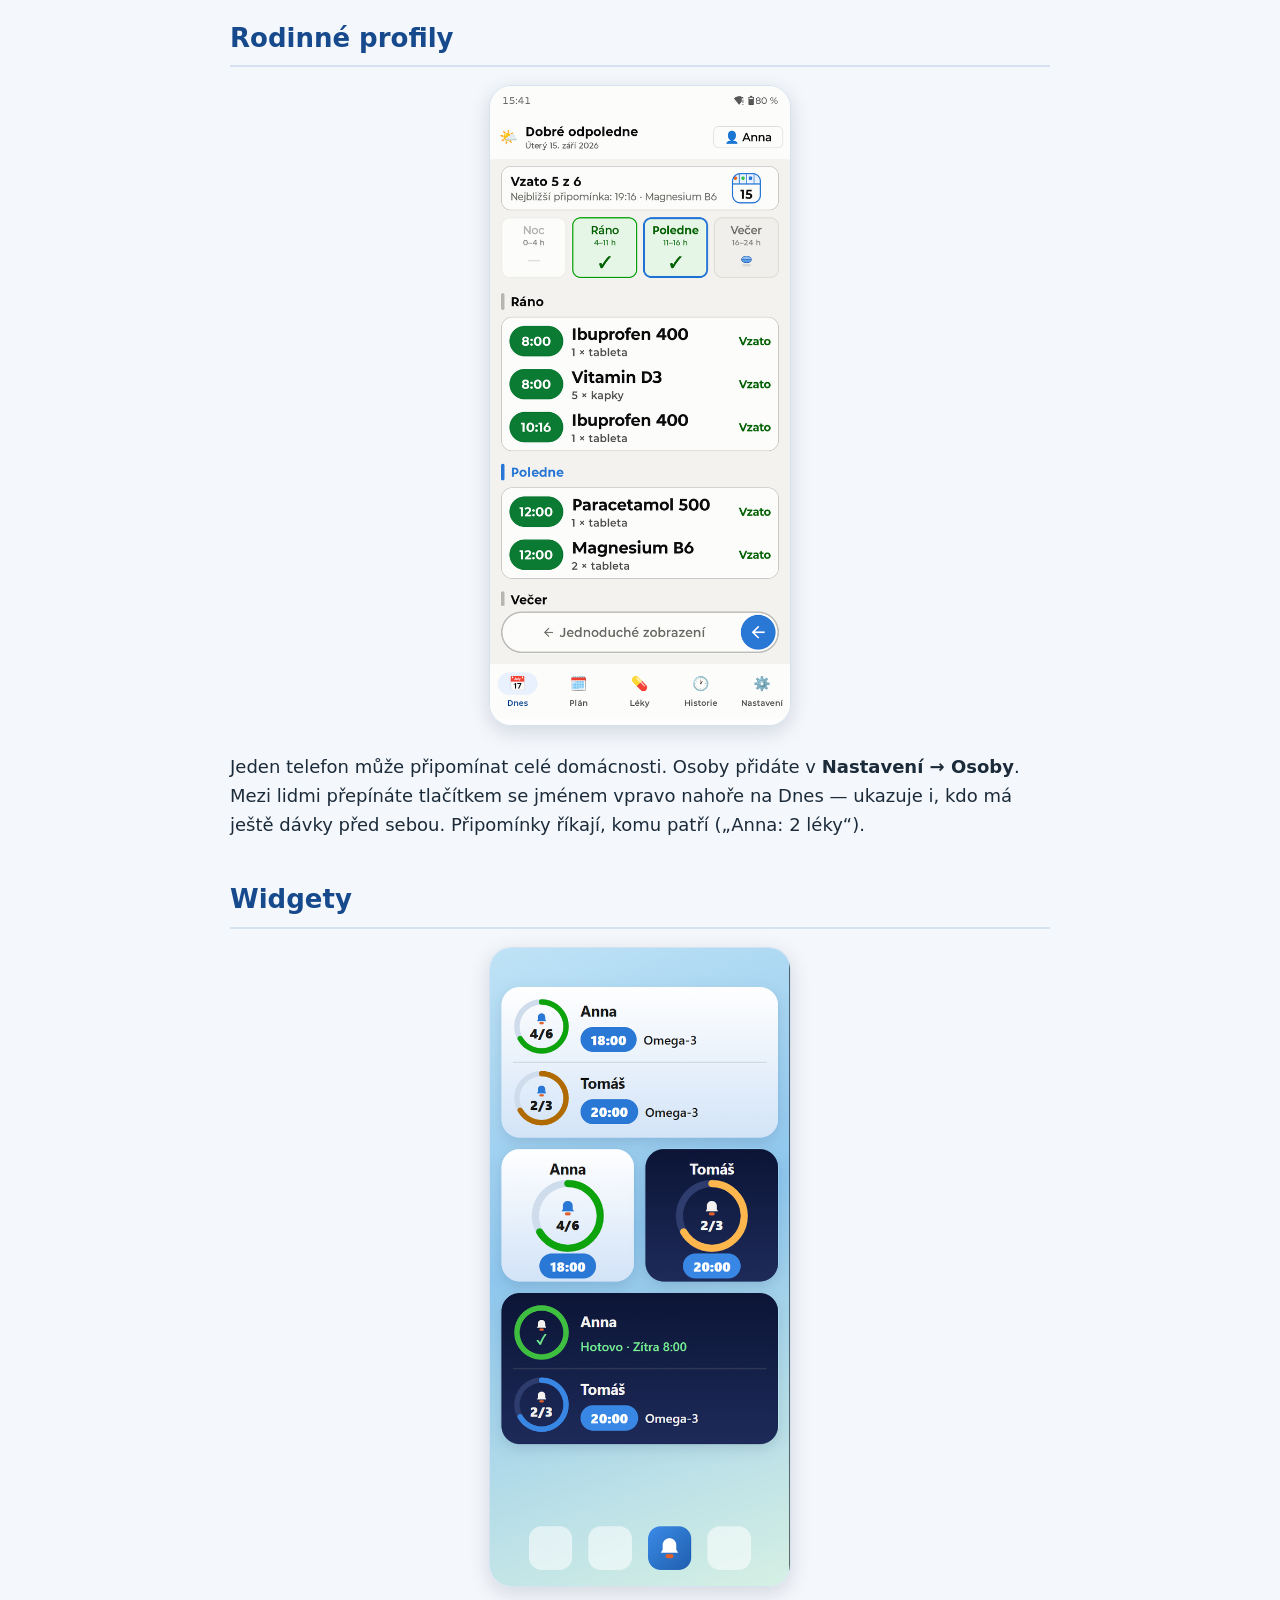
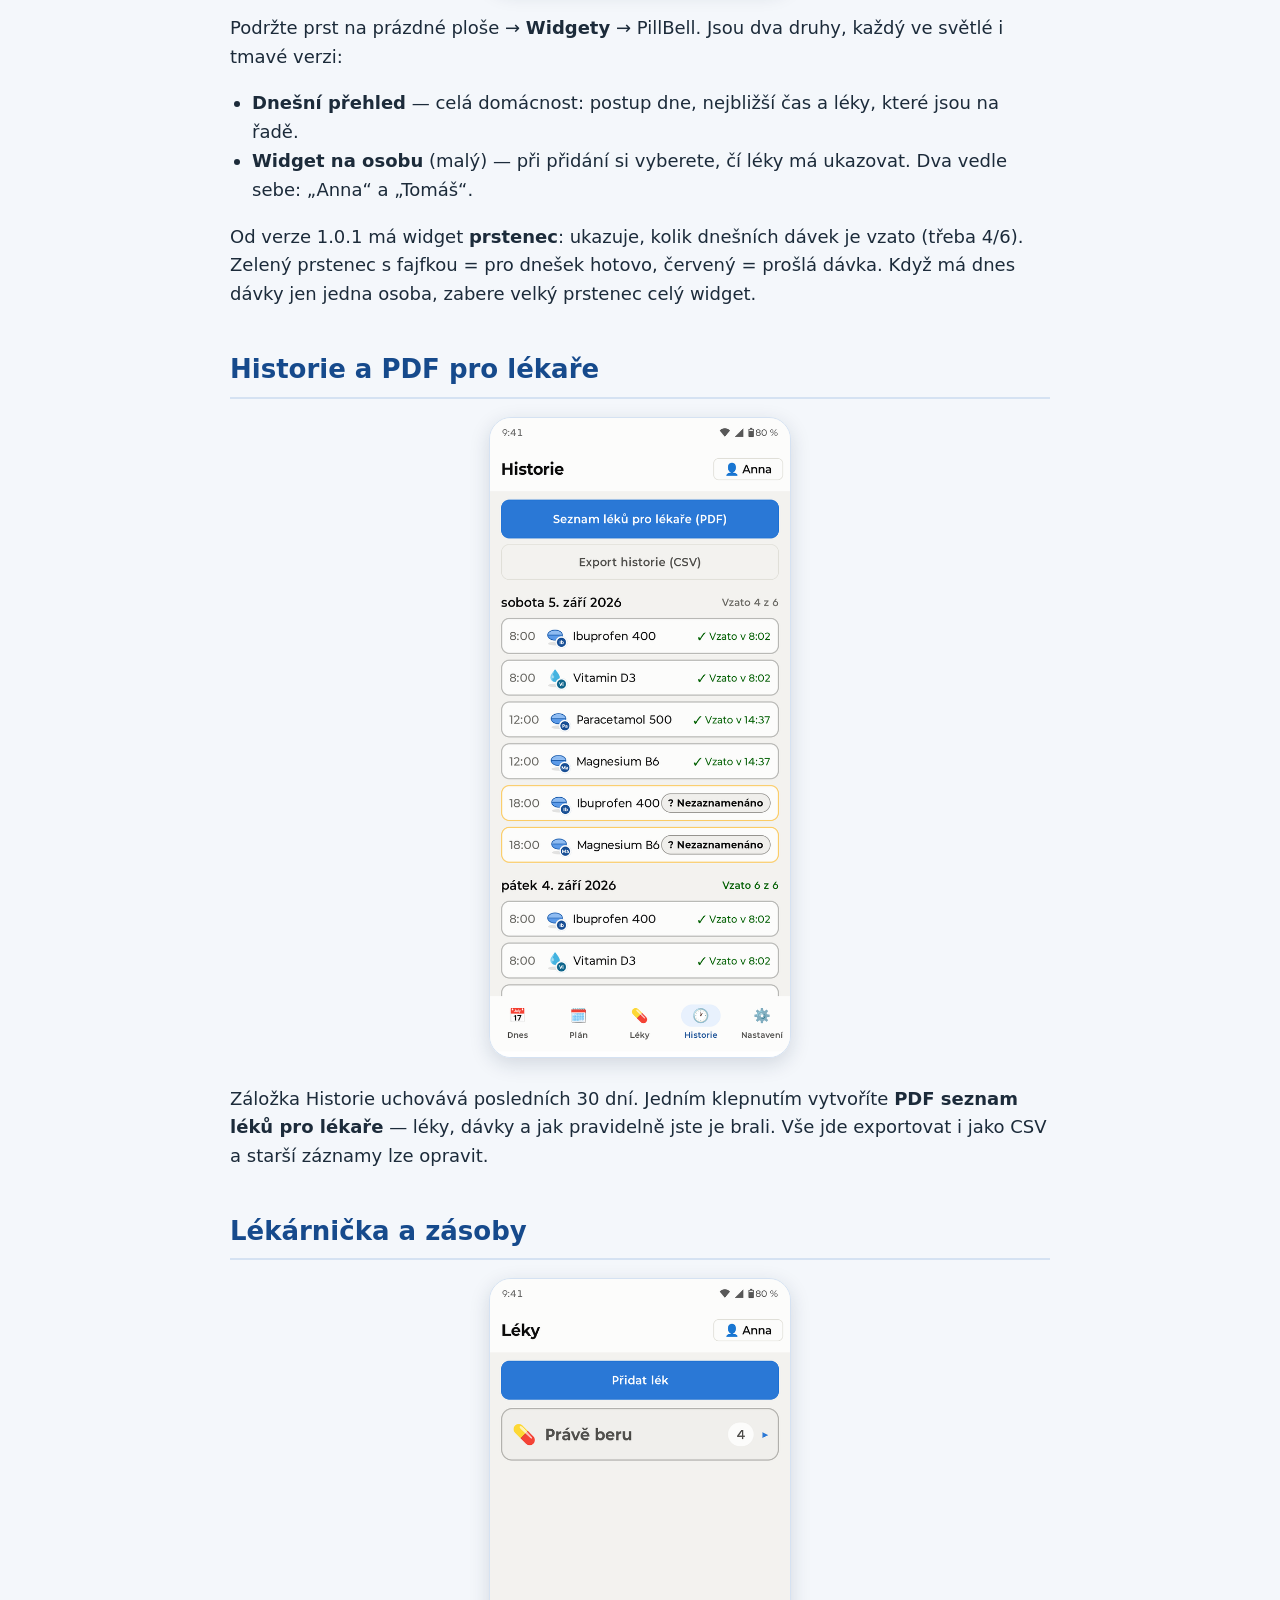
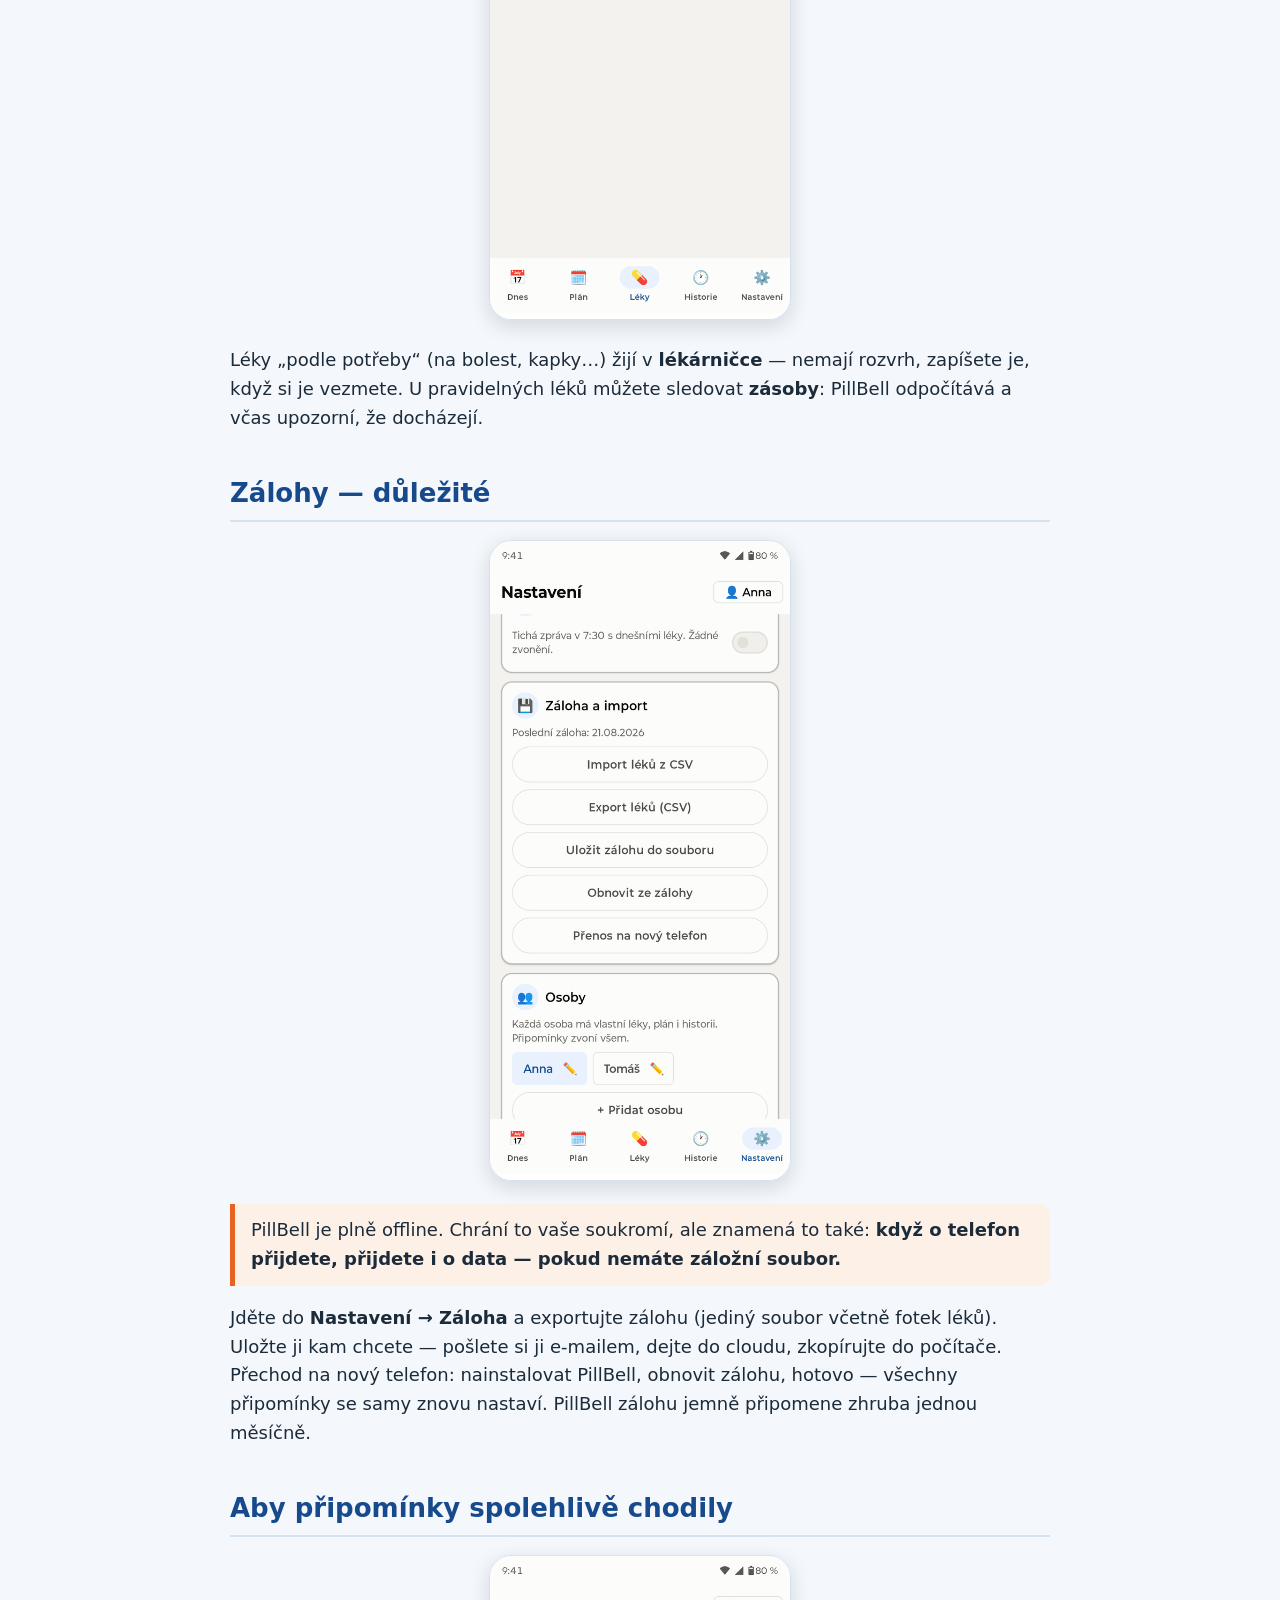
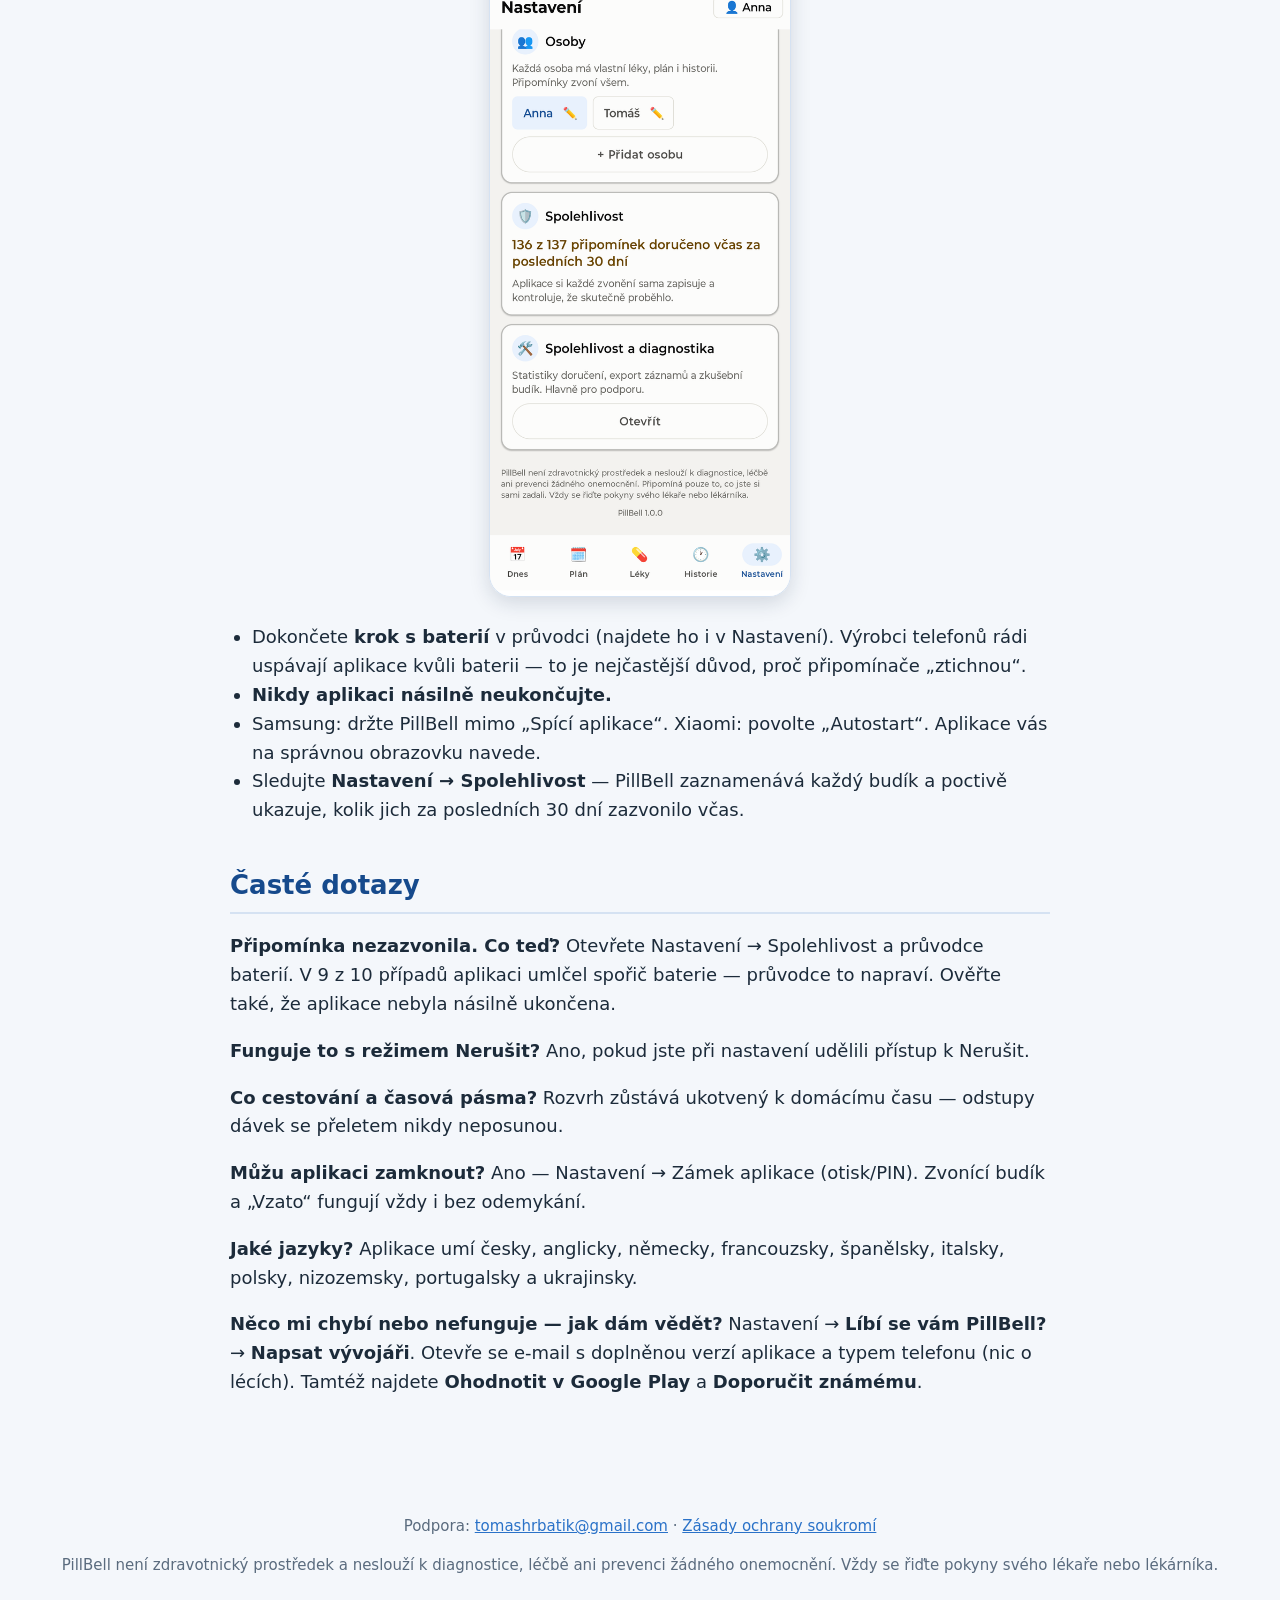
==== commit f6ba7896: "Guide 1.0.1: widget ring, widget step in first run, how to write to the developer (10 languages); ne" ====
--- a/guide-cs.html
+++ b/guide-cs.html
@@ -60,6 +60,7 @@
   <li><b>Zobrazení na celou obrazovku</b> — budík může rozsvítit celý displej jako klasický budík.</li>
   <li><b>Baterie / běh na pozadí</b> — aby telefon aplikaci neuspal. Průvodce ukáže kroky přesně pro vaši značku telefonu (Samsung, Xiaomi a další se liší).</li>
   <li><b>Přístup k režimu Nerušit</b> — připomínka projde i přes zapnuté Nerušit.</li>
+  <li><b>Widget na plochu</b> — poslední krok nabídne přidání widgetu PillBell na plochu; dá se přeskočit a přidat později.</li> <!-- pb-101 -->
 </ul>
 <div class="tip">Na konci si zkuste <b>zkušební připomínku</b>: zamkněte telefon,
 počkejte dvě minuty a sledujte, jak budík probudí displej a zvoní. Přesně tak
@@ -129,6 +130,8 @@
   <li><b>Dnešní přehled</b> — celá domácnost: postup dne, nejbližší čas a léky, které jsou na řadě.</li>
   <li><b>Widget na osobu</b> (malý) — při přidání si vyberete, čí léky má ukazovat. Dva vedle sebe: „Anna“ a „Tomáš“.</li>
 </ul>
+<p>Od verze 1.0.1 má widget <b>prstenec</b>: ukazuje, kolik dnešních dávek je vzato (třeba 4/6). Zelený prstenec s fajfkou = pro dnešek hotovo, červený = prošlá dávka. Když má dnes dávky jen jedna osoba, zabere velký prstenec celý widget.</p>
+
 
 <h2 id="history">Historie a PDF pro lékaře</h2>
 <div class="shot"><img src="img/cs/historie.png" alt="" loading="lazy"></div>
@@ -176,6 +179,8 @@
 francouzsky, španělsky, italsky, polsky, nizozemsky, portugalsky
 a ukrajinsky.</p>
 
+<p><b>Něco mi chybí nebo nefunguje — jak dám vědět?</b> Nastavení → <b>Líbí se vám PillBell?</b> → <b>Napsat vývojáři</b>. Otevře se e-mail s doplněnou verzí aplikace a typem telefonu (nic o lécích). Tamtéž najdete <b>Ohodnotit v Google Play</b> a <b>Doporučit známému</b>.</p>
+
 </main>
 <footer>
   <p>Podpora: <a href="mailto:tomashrbatik@gmail.com">tomashrbatik@gmail.com</a> ·
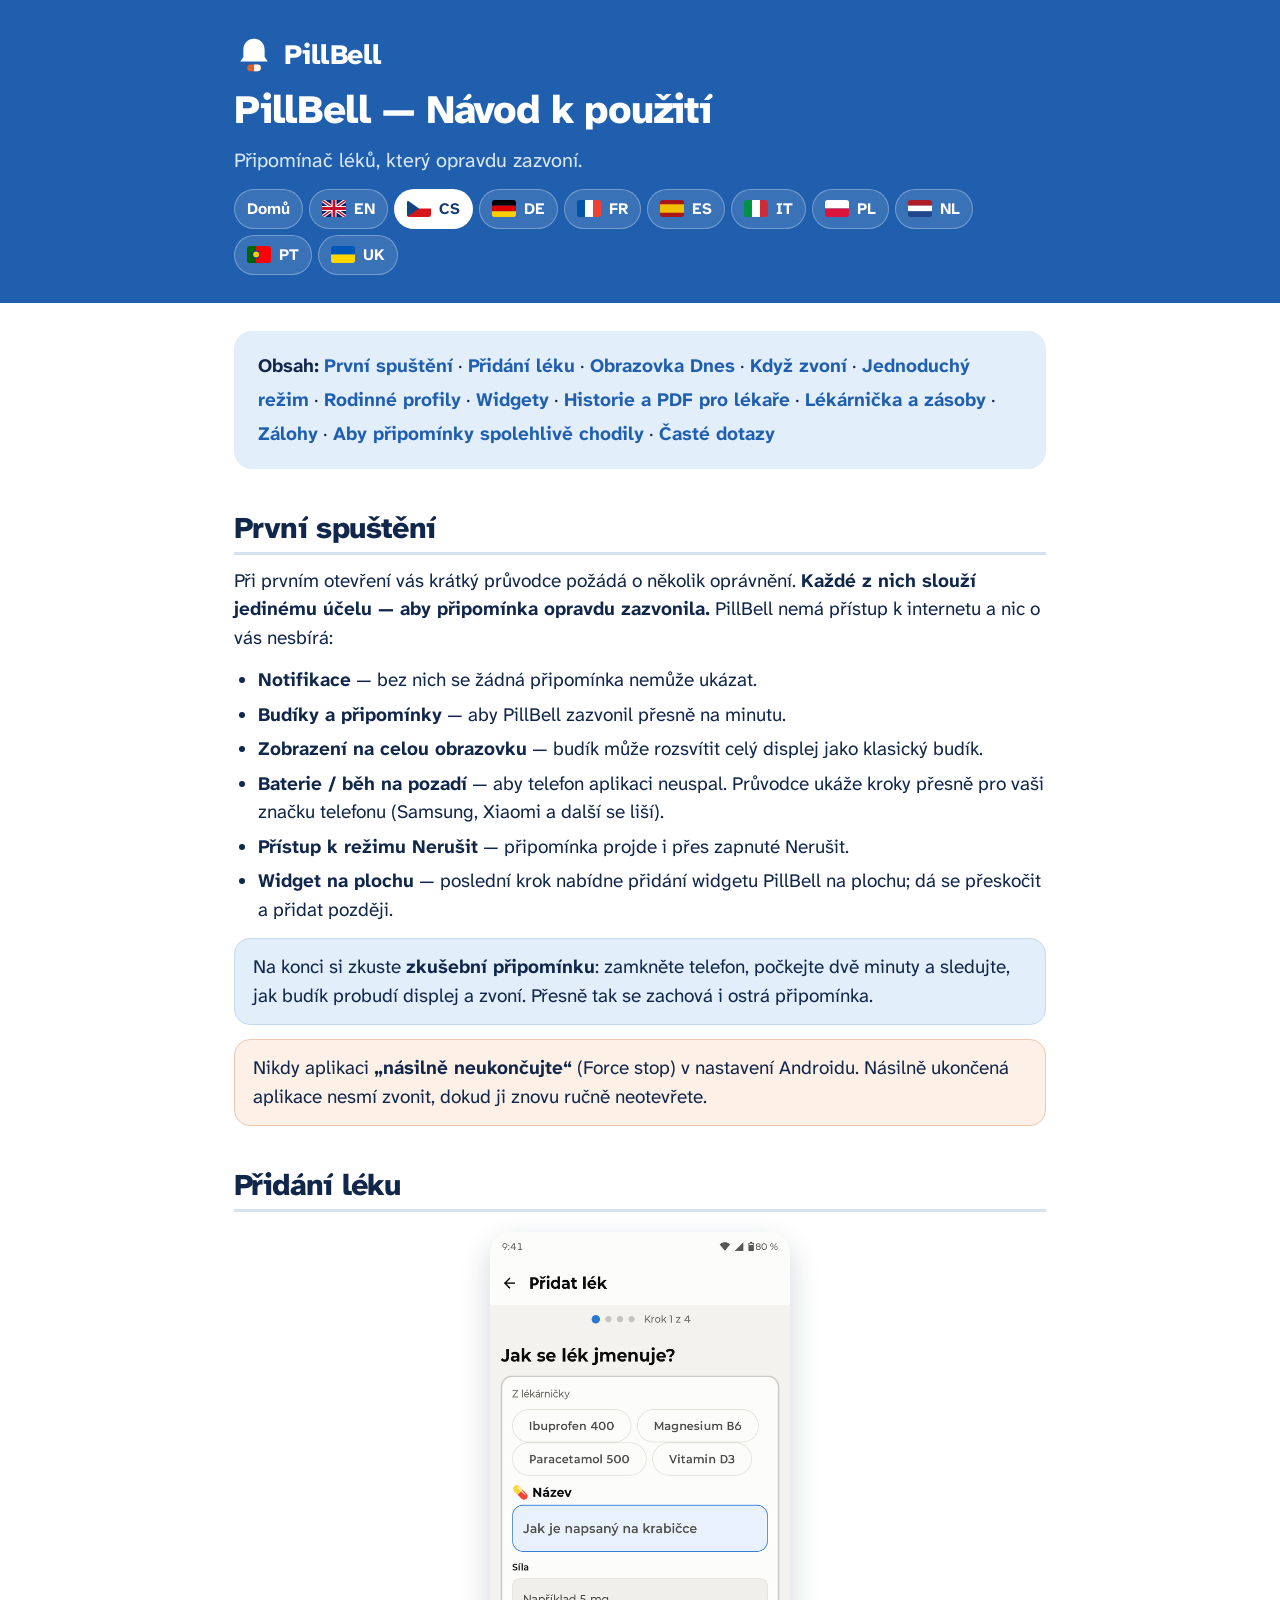
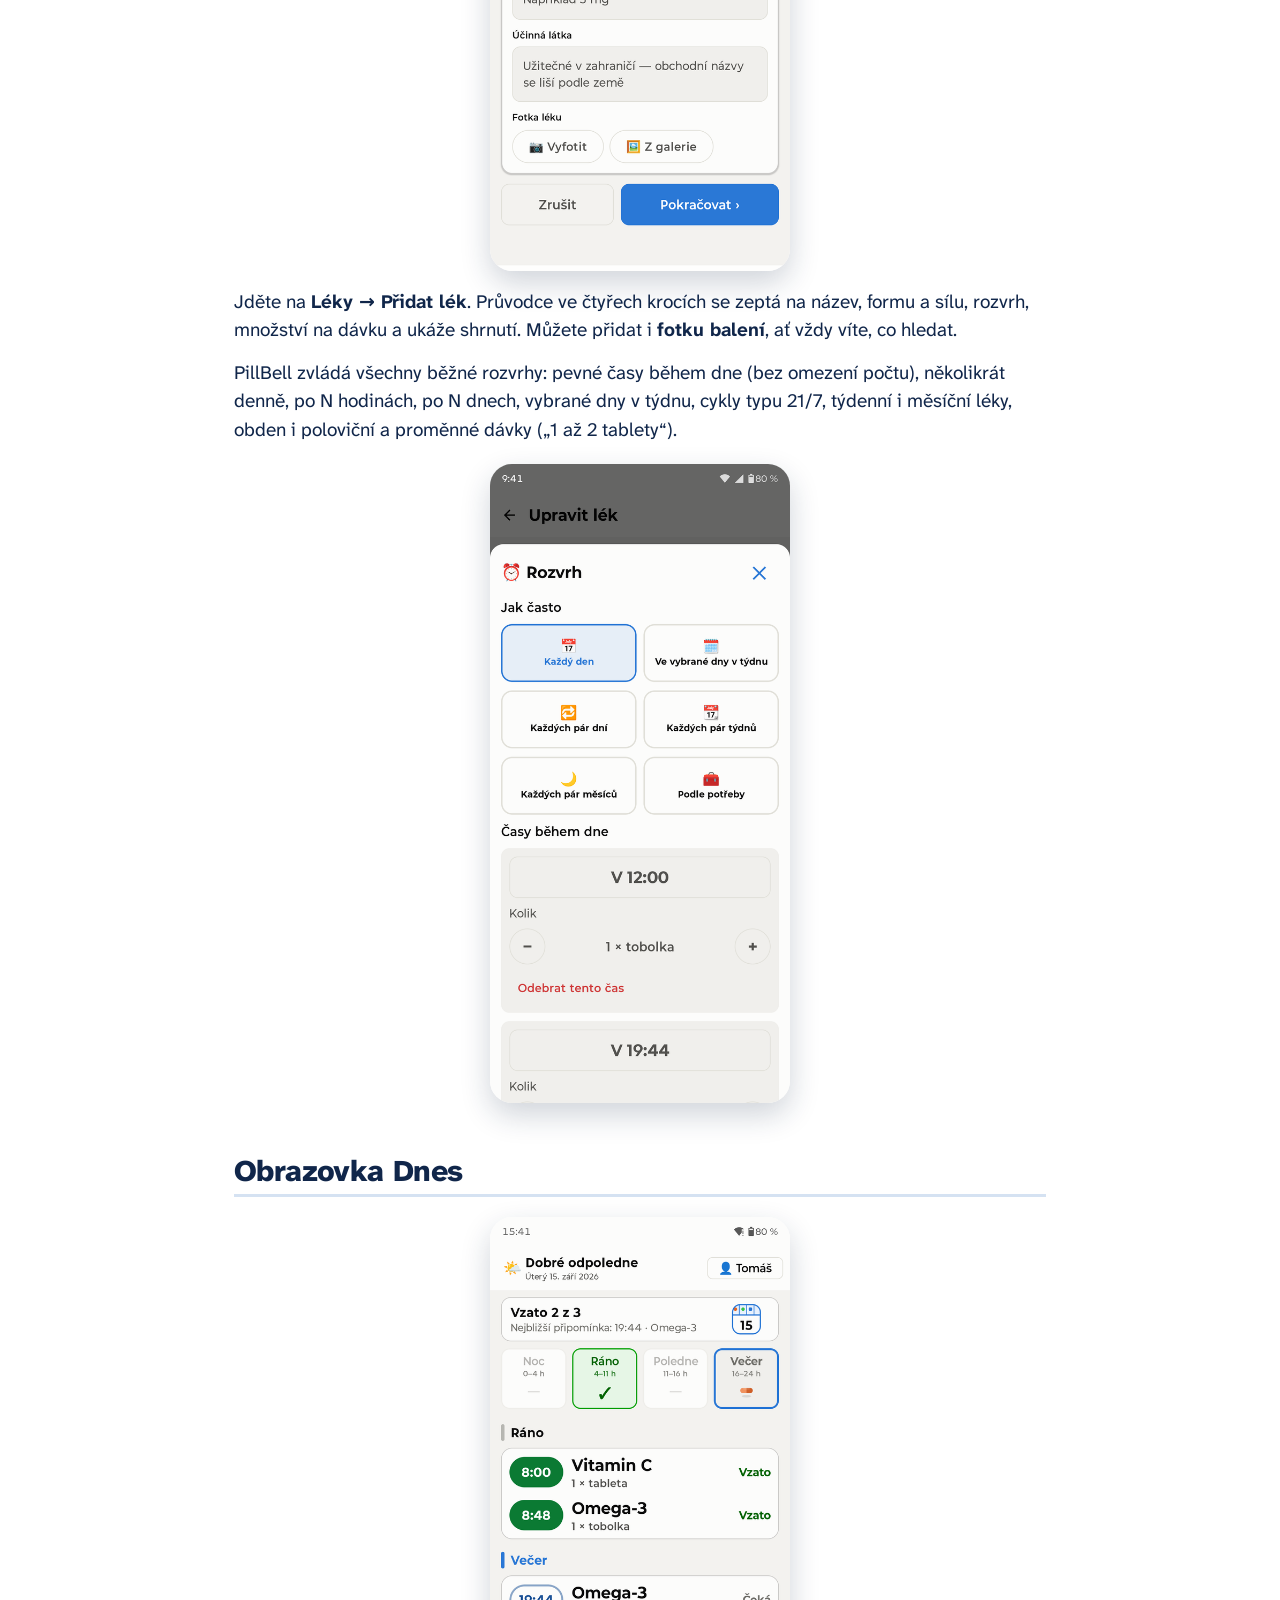
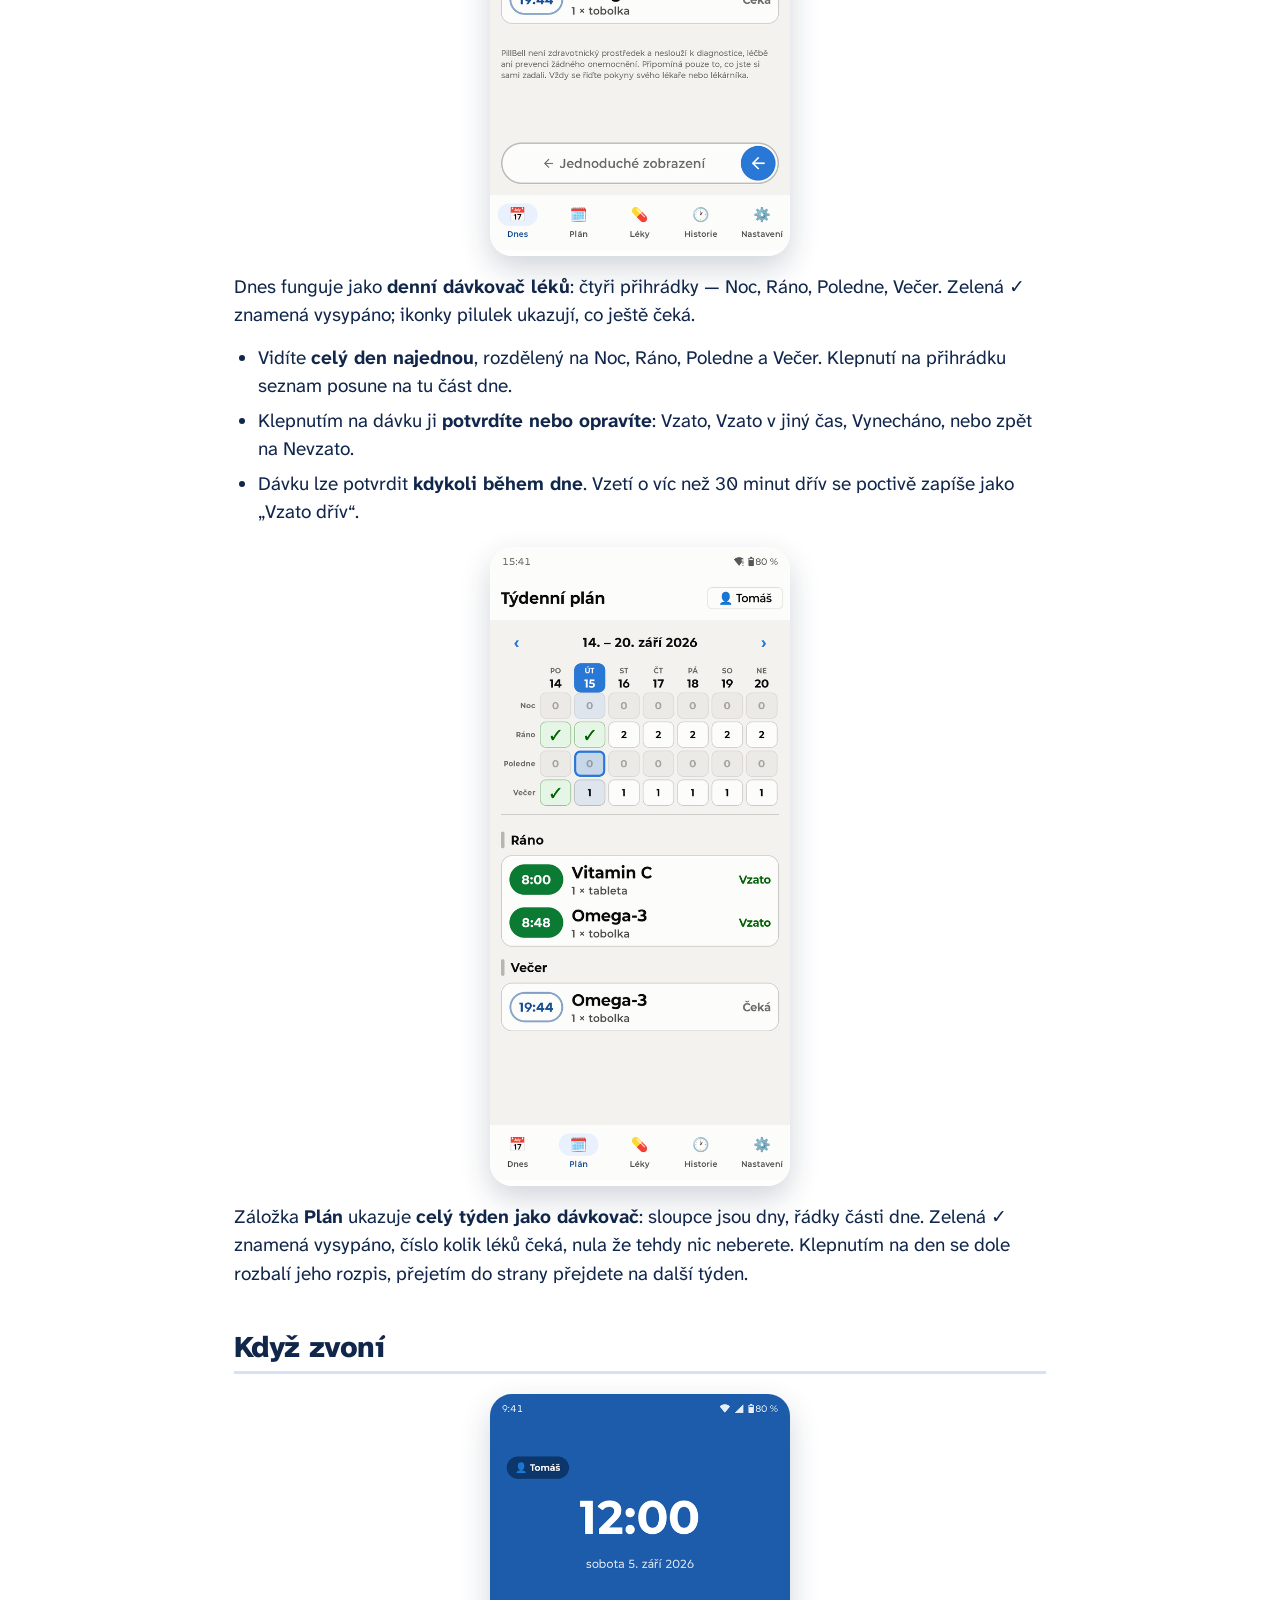
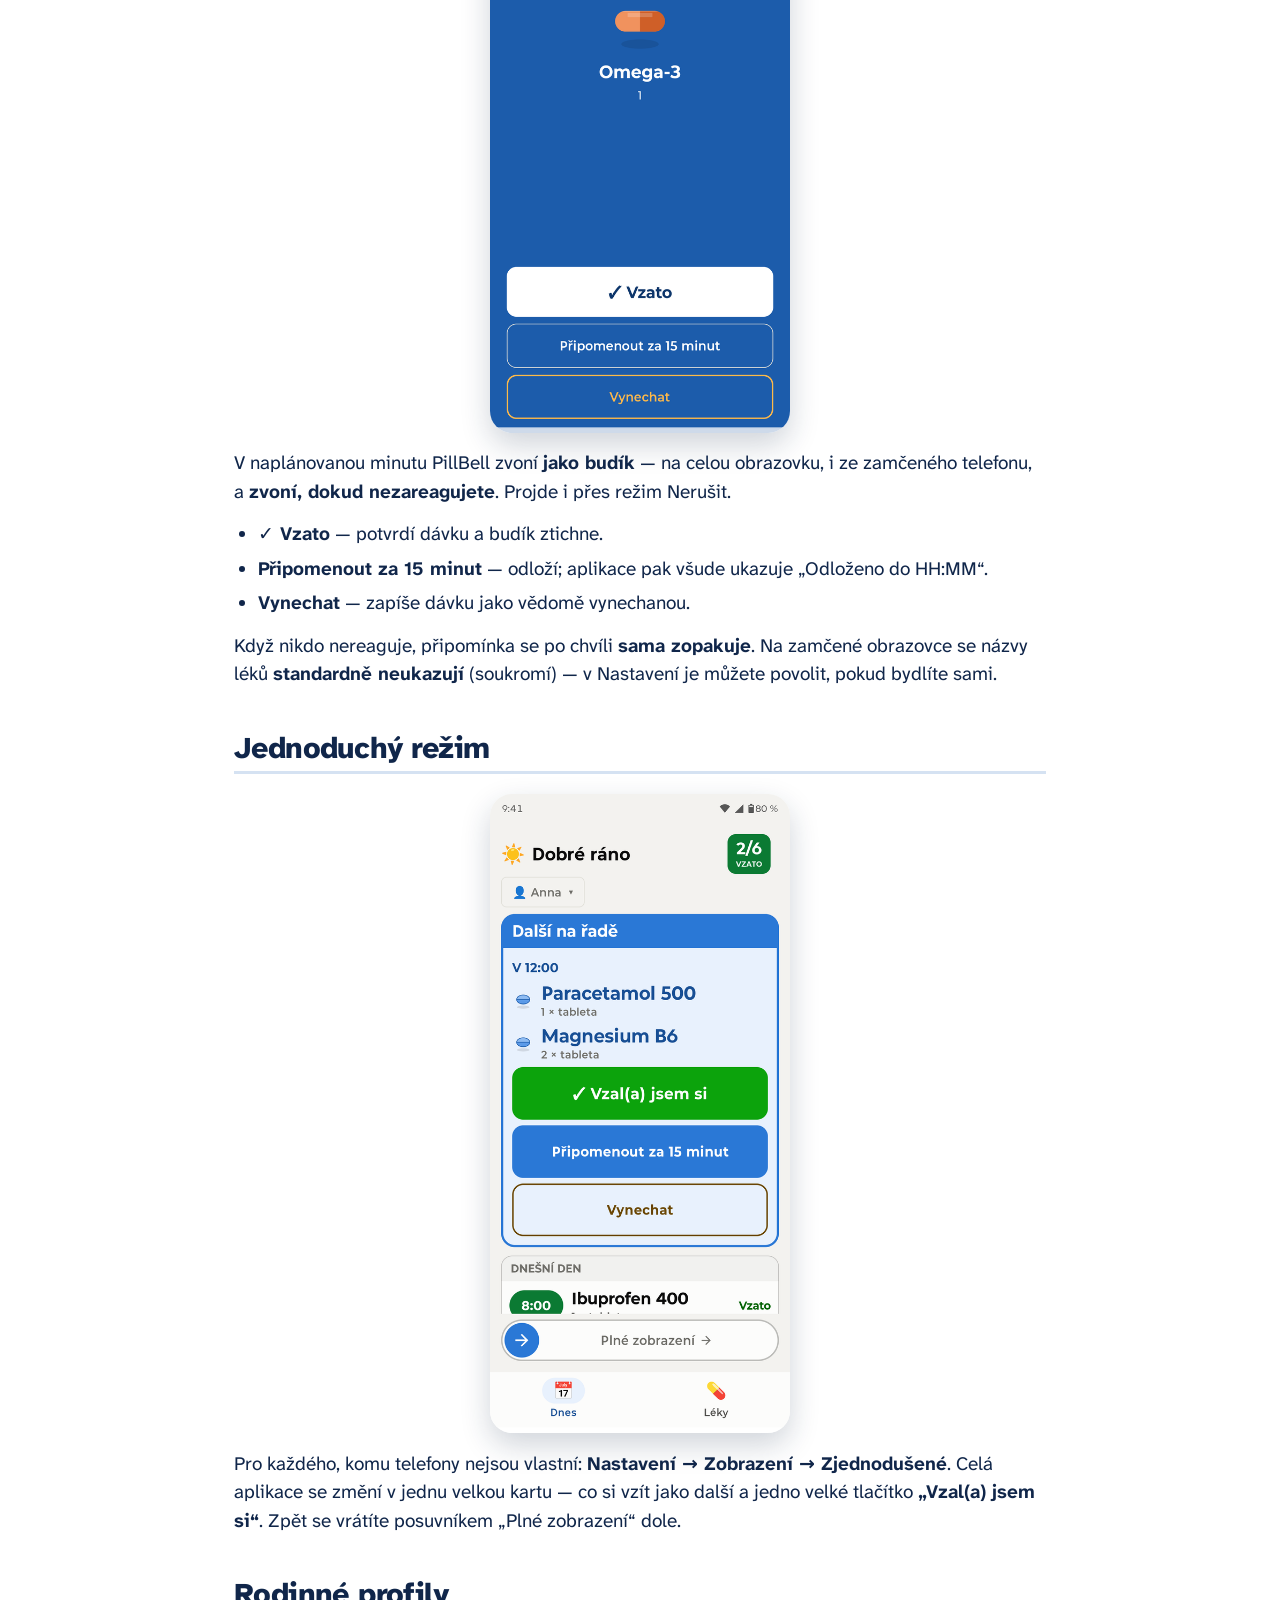
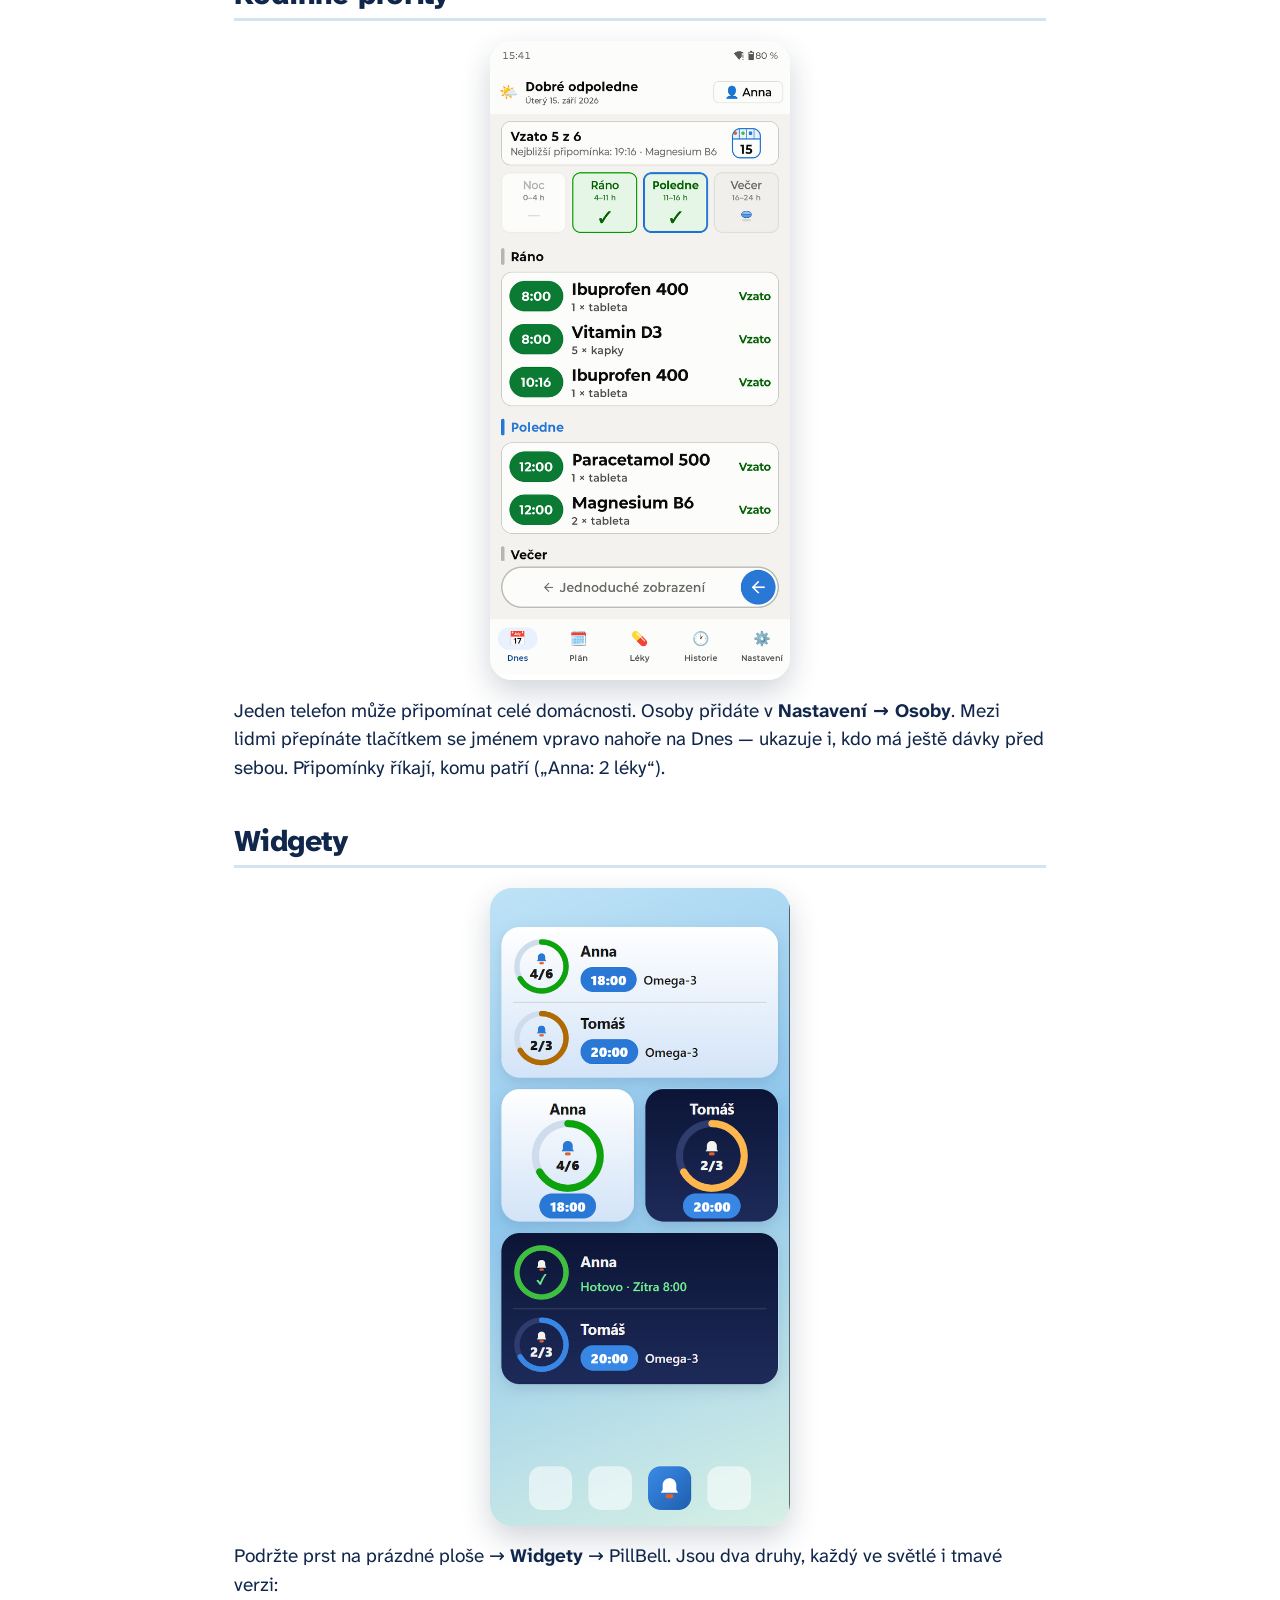
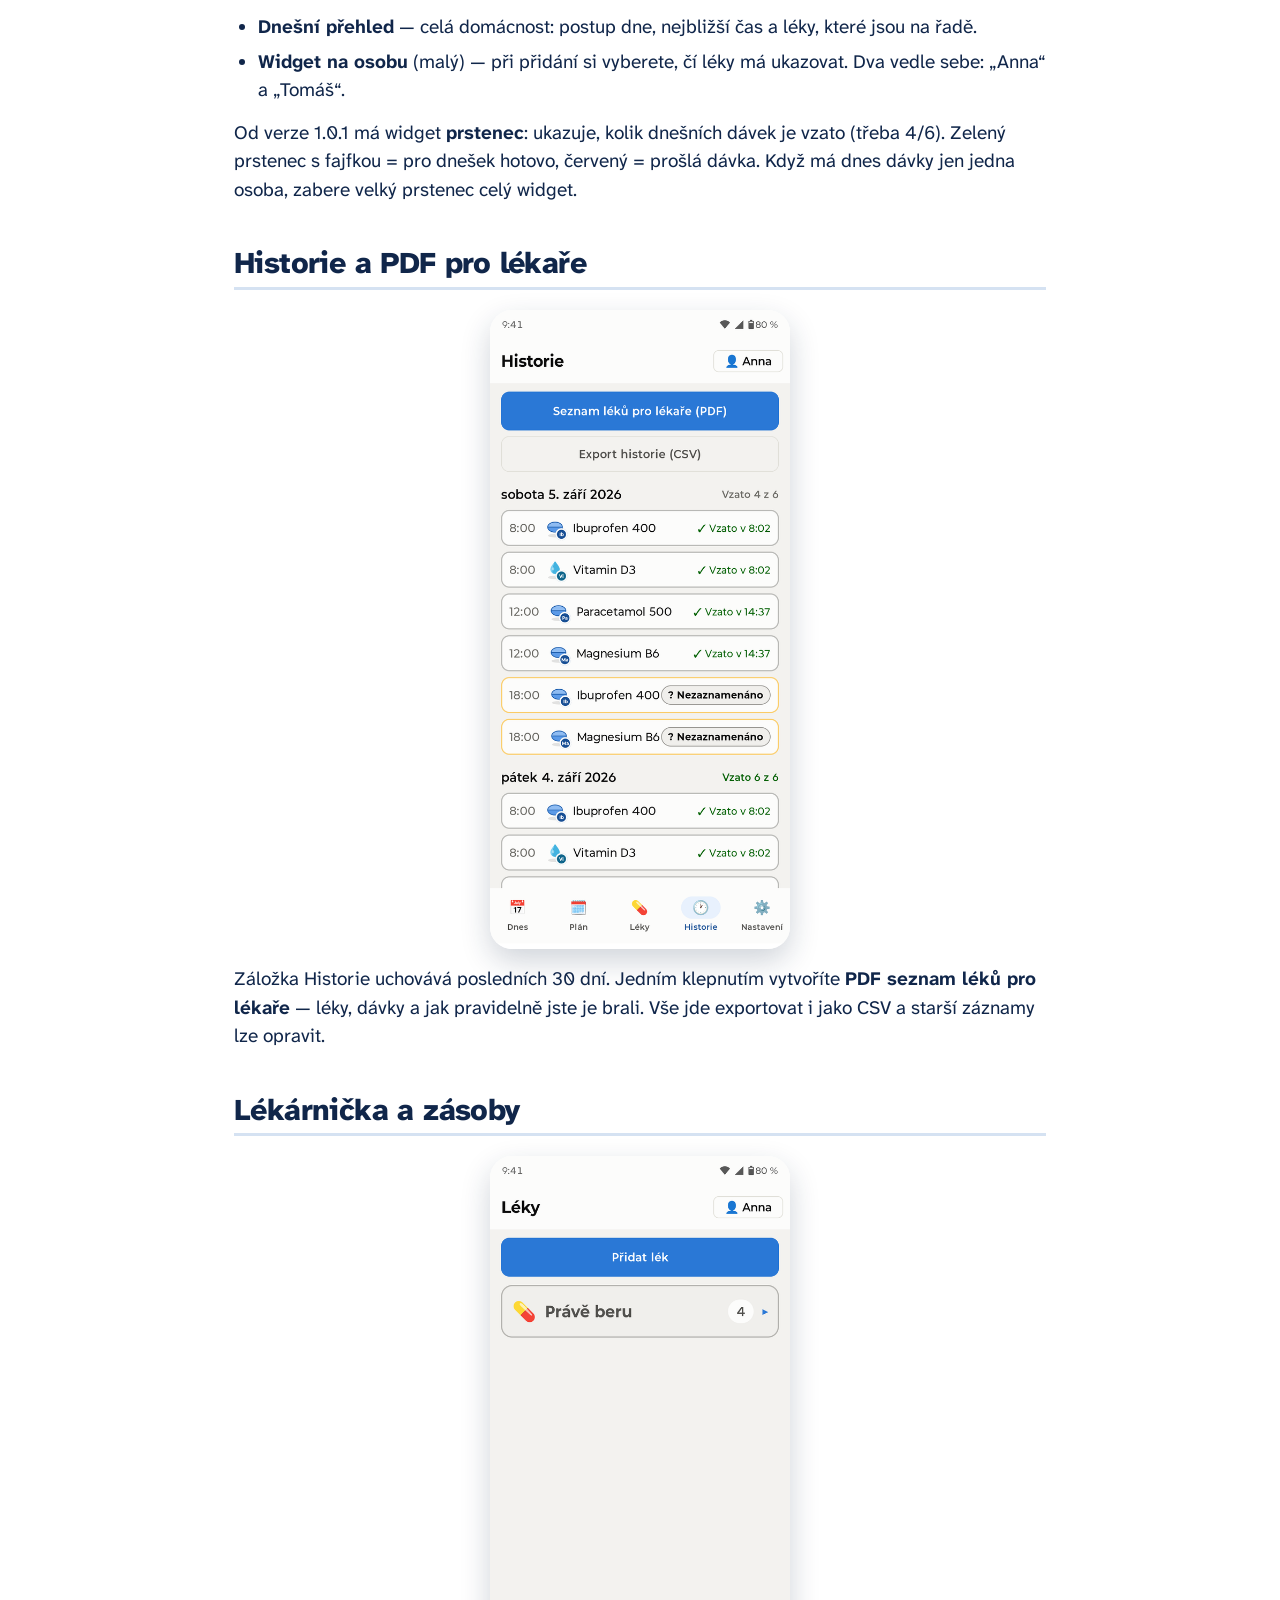
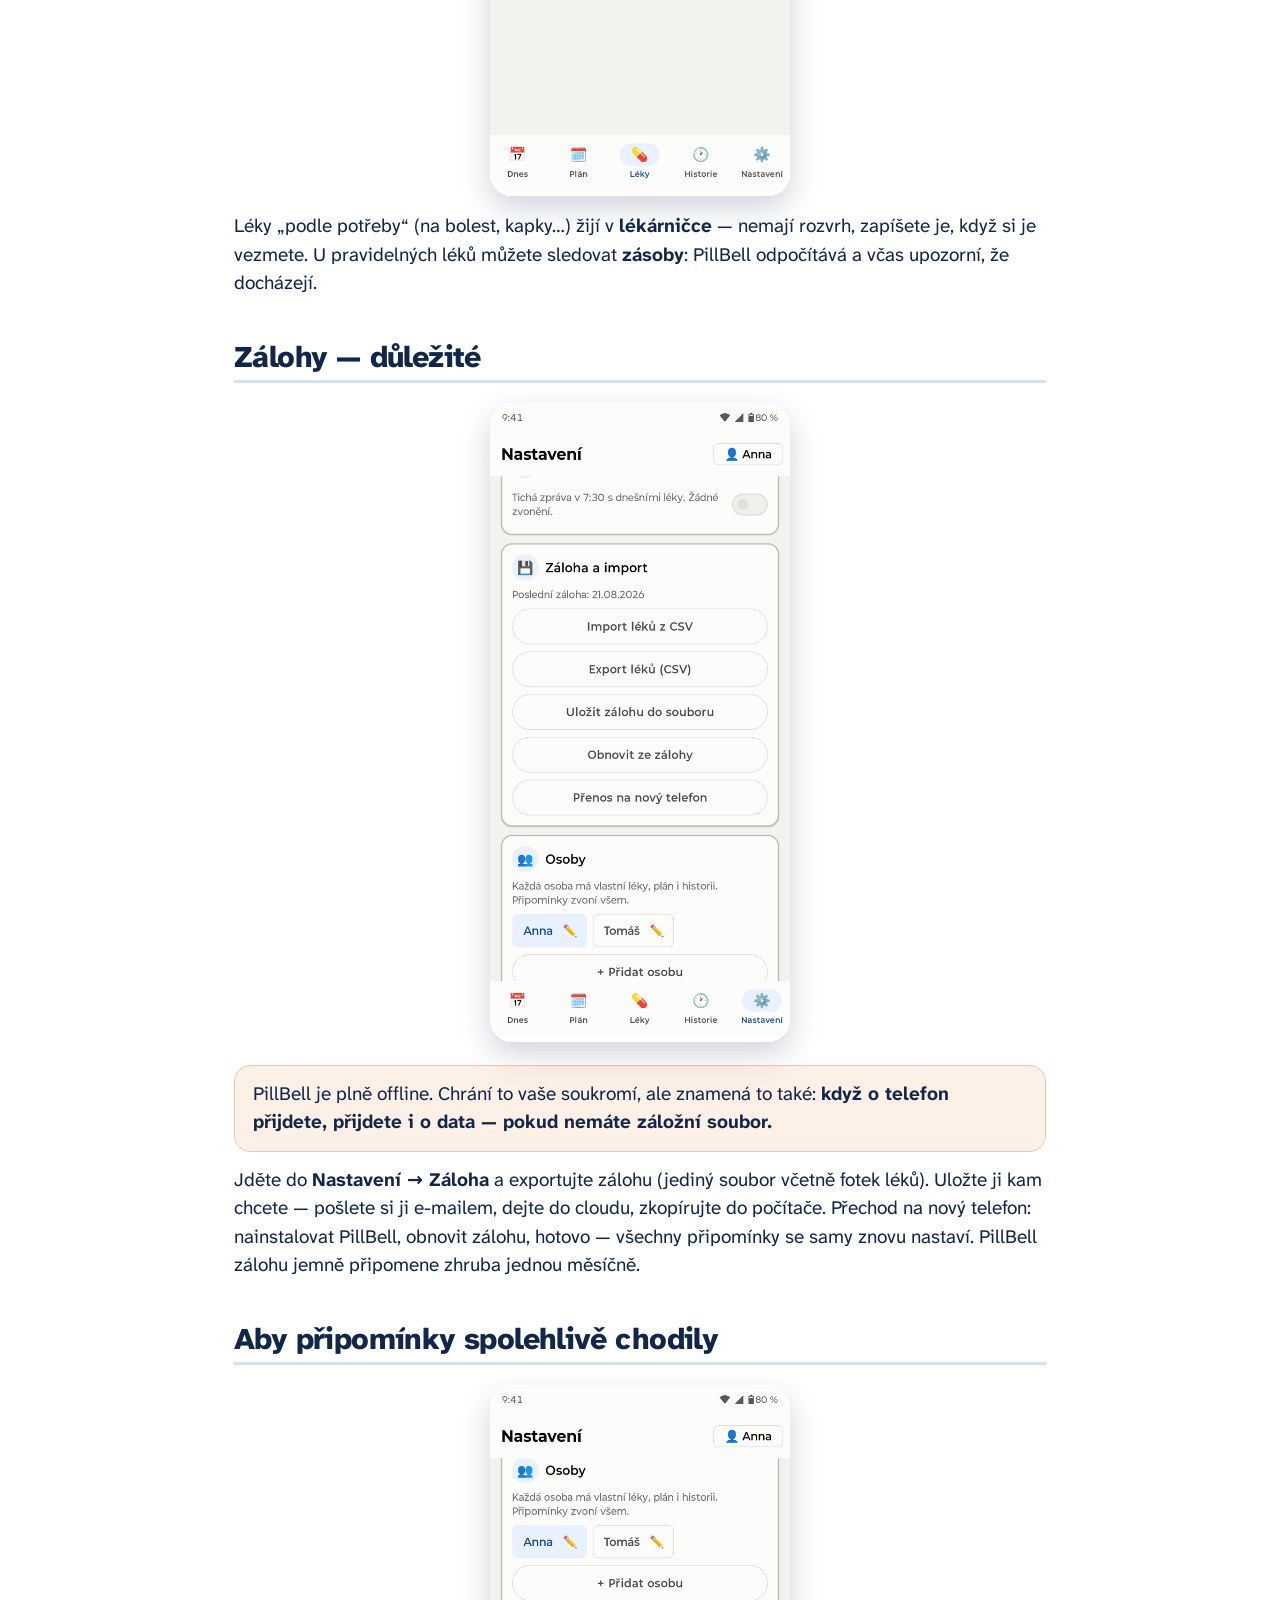
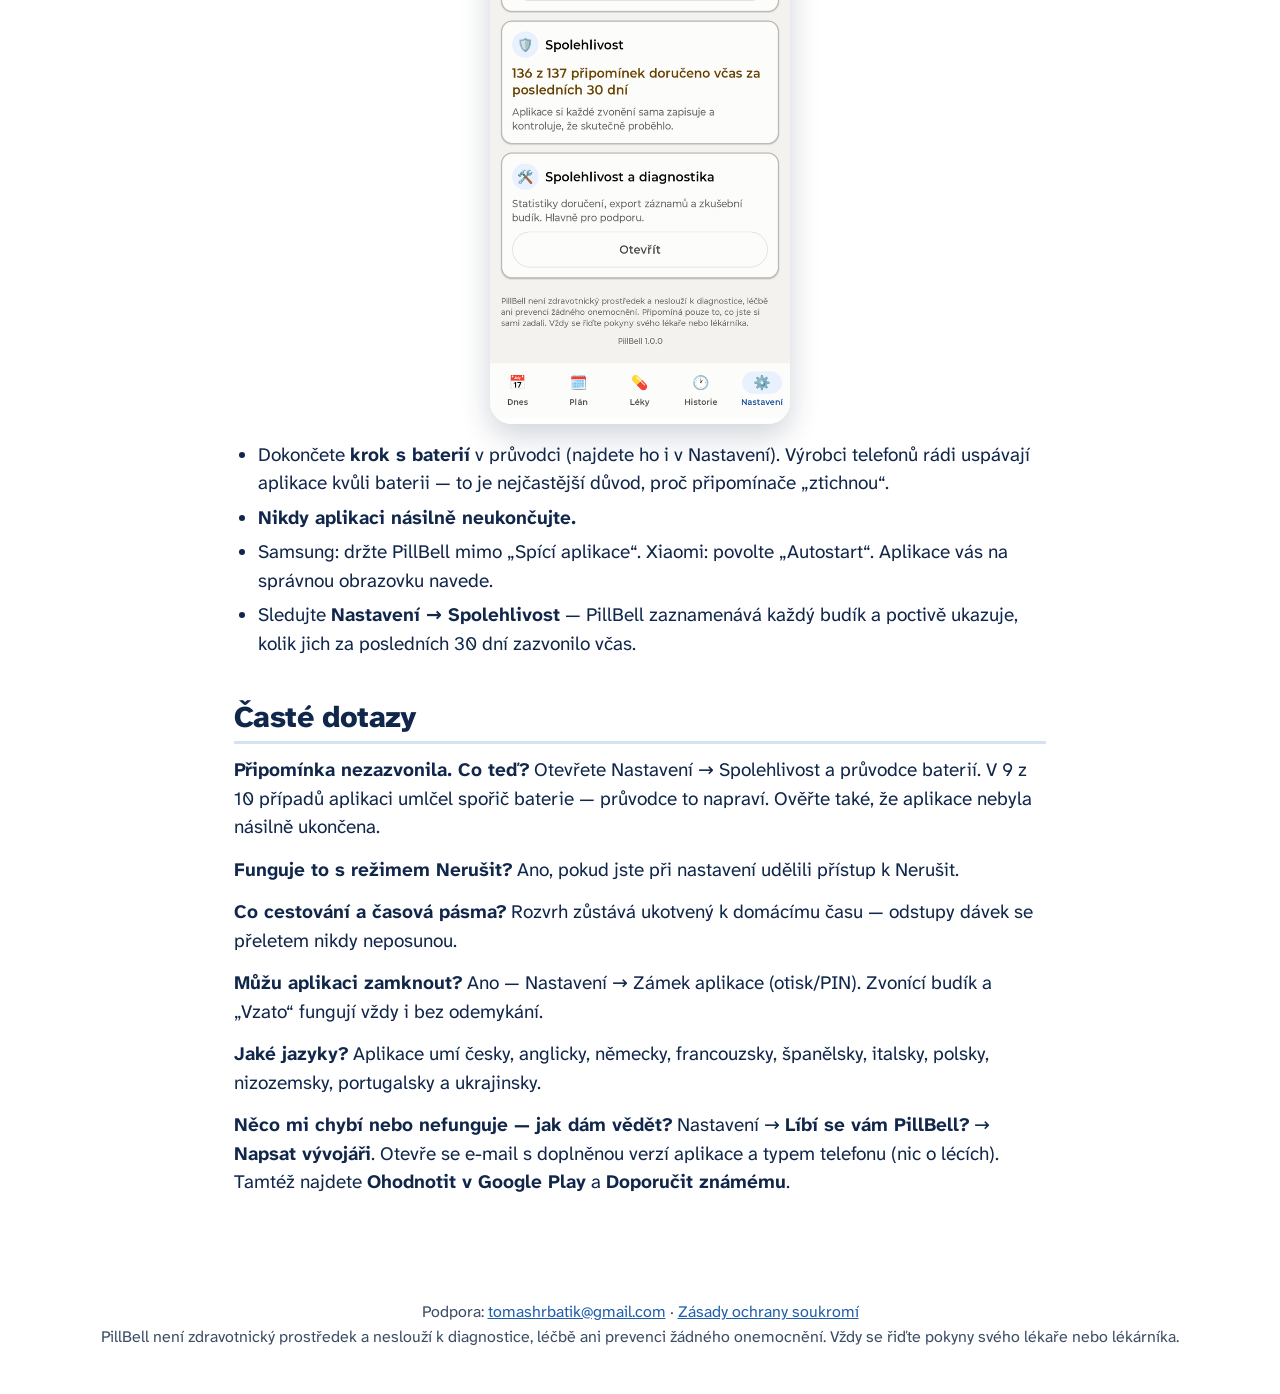
==== commit c55830ee: "Site redesign in the Play "Blistr" style: new landing (EN, CS, DE), self-hosted Atkinson Hyperlegibl" ====
--- a/guide-cs.html
+++ b/guide-cs.html
@@ -1,37 +1,26 @@
-<!DOCTYPE html>
+<!doctype html>
 <html lang="cs">
 <head>
 <meta charset="utf-8">
 <meta name="viewport" content="width=device-width, initial-scale=1">
 <title>PillBell — Návod k použití</title>
-<style>
-  body { margin:0; font-family:"Segoe UI", system-ui, sans-serif; color:#1c2b3a;
-         background:#f4f7fb; font-size:18px; line-height:1.6; }
-  header { background:linear-gradient(140deg,#2a72c8,#164a8c); color:#fff;
-           padding:36px 20px 30px; text-align:center; }
-  header h1 { margin:0 0 6px; font-size:34px; }
-  header p { margin:0; color:#d8e6f7; }
-  .lang { margin-top:14px; }
-  .lang a { color:#fff; margin:0 8px; }
-  main { max-width:820px; margin:0 auto; padding:28px 20px 60px; }
-  h2 { color:#164a8c; font-size:26px; margin:40px 0 10px; border-bottom:2px solid #d5e2f2; padding-bottom:6px; }
-  ul { padding-left:22px; }
-  .tip { background:#e8f1fc; border-left:5px solid #2a72c8; padding:12px 16px; border-radius:0 10px 10px 0; margin:14px 0; }
-  .warn { background:#fdf0e7; border-left:5px solid #e8631f; padding:12px 16px; border-radius:0 10px 10px 0; margin:14px 0; }
-  .toc { background:#fff; border-radius:14px; padding:18px 24px; box-shadow:0 2px 10px rgba(20,40,70,.08); }
-  .toc a { color:#2a72c8; text-decoration:none; }
-  .shot { text-align:center; margin:18px 0 6px; }
-  .shot img { width:300px; max-width:88%; border-radius:22px; border:1px solid #d5e2f2; box-shadow:0 6px 20px rgba(20,40,70,.15); }
-  footer { text-align:center; color:#5a6b7e; font-size:15px; padding:24px 16px 40px; }
-  footer a { color:#2a72c8; }
-</style>
+<meta name="description" content="Připomínač léků, který opravdu zazvoní.">
+<link rel="canonical" href="https://tomashrbatik-coder.github.io/pillbell-legal/guide-cs.html">
+<meta property="og:title" content="PillBell — Návod k použití"><meta property="og:description" content="Připomínač léků, který opravdu zazvoní."><meta property="og:type" content="website"><meta property="og:url" content="https://tomashrbatik-coder.github.io/pillbell-legal/guide-cs.html">
+<link rel="icon" href="data:image/svg+xml,%3Csvg xmlns='http://www.w3.org/2000/svg' viewBox='0 0 64 64'%3E%3Crect width='64' height='64' rx='14' fill='%231F5FAE'/%3E%3Cpath d='M32 8c-8.8 0-16 7.2-16 16v11l-4.5 7h41L48 35V24c0-8.8-7.2-16-16-16z' fill='%23fff'/%3E%3Crect x='21' y='46' width='22' height='11' rx='5.5' fill='%23E25F2B'/%3E%3C/svg%3E">
+<link rel="stylesheet" href="fonts/atkinson.css">
+<link rel="stylesheet" href="site.css">
 </head>
 <body>
-<header>
-  <h1>🔔 PillBell — Návod k použití</h1>
-  <p>Připomínač léků, který opravdu zazvoní.</p>
-  <p class="lang"><a href="index.html" title="PillBell home">🏠</a> · <a href="guide.html">EN</a> · <a href="guide-cs.html"><b>CS</b></a> · <a href="guide-de.html">DE</a> · <a href="guide-fr.html">FR</a> · <a href="guide-es.html">ES</a> · <a href="guide-it.html">IT</a> · <a href="guide-pl.html">PL</a> · <a href="guide-nl.html">NL</a> · <a href="guide-pt.html">PT</a> · <a href="guide-uk.html">UK</a></p>
+<header class="dochead">
+  <div class="wrap">
+    <a class="brand" href="index-cs.html"><svg class="logo" width="40" height="40" viewBox="0 0 64 64" aria-hidden="true"><path d="M32 6c-9.4 0-17 7.6-17 17v12l-5 7.5h44L49 35V23c0-9.4-7.6-17-17-17z" fill="#fff"/><rect x="21" y="47" width="22" height="11" rx="5.5" fill="#E25F2B"/><path d="M32 47h5.5a5.5 5.5 0 0 1 0 11H32z" fill="#FFF7EE"/></svg>PillBell</a>
+    <h1>PillBell — Návod k použití</h1>
+    <p class="tag">Připomínač léků, který opravdu zazvoní.</p>
+    <ul class="pills"><li><a href="index-cs.html">Domů</a></li><li><a href="guide.html" lang="en"><svg class="flag" width="24" height="17" viewBox="0 0 34 24" aria-hidden="true"><clipPath id="flen"><rect width="34" height="24" rx="4"/></clipPath><g clip-path="url(#flen)"><rect width="34" height="24" fill="#012169"/><path d="M0 0 L34 24 M34 0 L0 24" stroke="#fff" stroke-width="5"/><path d="M0 0 L34 24 M34 0 L0 24" stroke="#C8102E" stroke-width="2"/><path d="M17 0 V24 M0 12 H34" stroke="#fff" stroke-width="7"/><path d="M17 0 V24 M0 12 H34" stroke="#C8102E" stroke-width="4"/></g></svg>EN</a></li><li><a href="guide-cs.html" aria-current="page" lang="cs"><svg class="flag" width="24" height="17" viewBox="0 0 34 24" aria-hidden="true"><clipPath id="flcs"><rect width="34" height="24" rx="4"/></clipPath><g clip-path="url(#flcs)"><rect width="34" height="12" fill="#fff"/><rect y="12" width="34" height="12" fill="#D7141A"/><path d="M0 0 L17 12 L0 24 Z" fill="#11457E"/></g></svg>CS</a></li><li><a href="guide-de.html" lang="de"><svg class="flag" width="24" height="17" viewBox="0 0 34 24" aria-hidden="true"><clipPath id="flde"><rect width="34" height="24" rx="4"/></clipPath><g clip-path="url(#flde)"><rect width="34" height="8" fill="#000"/><rect y="8" width="34" height="8" fill="#DD0000"/><rect y="16" width="34" height="8" fill="#FFCE00"/></g></svg>DE</a></li><li><a href="guide-fr.html" lang="fr"><svg class="flag" width="24" height="17" viewBox="0 0 34 24" aria-hidden="true"><clipPath id="flfr"><rect width="34" height="24" rx="4"/></clipPath><g clip-path="url(#flfr)"><rect width="11.3" height="24" fill="#0055A4"/><rect x="11.3" width="11.4" height="24" fill="#fff"/><rect x="22.7" width="11.3" height="24" fill="#EF4135"/></g></svg>FR</a></li><li><a href="guide-es.html" lang="es"><svg class="flag" width="24" height="17" viewBox="0 0 34 24" aria-hidden="true"><clipPath id="fles"><rect width="34" height="24" rx="4"/></clipPath><g clip-path="url(#fles)"><rect width="34" height="24" fill="#AA151B"/><rect y="6" width="34" height="12" fill="#F1BF00"/></g></svg>ES</a></li><li><a href="guide-it.html" lang="it"><svg class="flag" width="24" height="17" viewBox="0 0 34 24" aria-hidden="true"><clipPath id="flit"><rect width="34" height="24" rx="4"/></clipPath><g clip-path="url(#flit)"><rect width="11.3" height="24" fill="#009246"/><rect x="11.3" width="11.4" height="24" fill="#fff"/><rect x="22.7" width="11.3" height="24" fill="#CE2B37"/></g></svg>IT</a></li><li><a href="guide-pl.html" lang="pl"><svg class="flag" width="24" height="17" viewBox="0 0 34 24" aria-hidden="true"><clipPath id="flpl"><rect width="34" height="24" rx="4"/></clipPath><g clip-path="url(#flpl)"><rect width="34" height="12" fill="#fff"/><rect y="12" width="34" height="12" fill="#DC143C"/></g></svg>PL</a></li><li><a href="guide-nl.html" lang="nl"><svg class="flag" width="24" height="17" viewBox="0 0 34 24" aria-hidden="true"><clipPath id="flnl"><rect width="34" height="24" rx="4"/></clipPath><g clip-path="url(#flnl)"><rect width="34" height="8" fill="#AE1C28"/><rect y="8" width="34" height="8" fill="#fff"/><rect y="16" width="34" height="8" fill="#21468B"/></g></svg>NL</a></li><li><a href="guide-pt.html" lang="pt"><svg class="flag" width="24" height="17" viewBox="0 0 34 24" aria-hidden="true"><clipPath id="flpt"><rect width="34" height="24" rx="4"/></clipPath><g clip-path="url(#flpt)"><rect width="13" height="24" fill="#006600"/><rect x="13" width="21" height="24" fill="#FF0000"/><circle cx="13" cy="12" r="5" fill="#FFCC00" stroke="#003399" stroke-width="1.5"/></g></svg>PT</a></li><li><a href="guide-uk.html" lang="uk"><svg class="flag" width="24" height="17" viewBox="0 0 34 24" aria-hidden="true"><clipPath id="fluk"><rect width="34" height="24" rx="4"/></clipPath><g clip-path="url(#fluk)"><rect width="34" height="12" fill="#0057B7"/><rect y="12" width="34" height="12" fill="#FFD700"/></g></svg>UK</a></li></ul>
+  </div>
 </header>
+<div class="doc">
 <main>
 
 <div class="toc">
@@ -182,7 +171,8 @@
 <p><b>Něco mi chybí nebo nefunguje — jak dám vědět?</b> Nastavení → <b>Líbí se vám PillBell?</b> → <b>Napsat vývojáři</b>. Otevře se e-mail s doplněnou verzí aplikace a typem telefonu (nic o lécích). Tamtéž najdete <b>Ohodnotit v Google Play</b> a <b>Doporučit známému</b>.</p>
 
 </main>
-<footer>
+</div>
+<footer class="docfoot">
   <p>Podpora: <a href="mailto:tomashrbatik@gmail.com">tomashrbatik@gmail.com</a> ·
   <a href="privacy-policy.html">Zásady ochrany soukromí</a></p>
   <p>PillBell není zdravotnický prostředek a neslouží k diagnostice, léčbě ani
--- a/fonts/atkinson.css
+++ b/fonts/atkinson.css
@@ -0,0 +1,2 @@
+@font-face{font-family:'Atkinson Hyperlegible Next';font-style:normal;font-weight:400 800;font-display:swap;src:url(atkinson-next-latin-ext.woff2) format('woff2');unicode-range:U+0100-02BA, U+02BD-02C5, U+02C7-02CC, U+02CE-02D7, U+02DD-02FF, U+0304, U+0308, U+0329, U+1D00-1DBF, U+1E00-1E9F, U+1EF2-1EFF, U+2020, U+20A0-20AB, U+20AD-20C4, U+2113, U+2C60-2C7F, U+A720-A7FF;}
+@font-face{font-family:'Atkinson Hyperlegible Next';font-style:normal;font-weight:400 800;font-display:swap;src:url(atkinson-next-latin.woff2) format('woff2');unicode-range:U+0000-00FF, U+0131, U+0152-0153, U+02BB-02BC, U+02C6, U+02DA, U+02DC, U+0304, U+0308, U+0329, U+2000-206F, U+20AC, U+2122, U+2191, U+2193, U+2212, U+2215, U+FEFF, U+FFFD;}
--- a/site.css
+++ b/site.css
@@ -0,0 +1,176 @@
+:root{--brand:#1F5FAE;--dark:#143D73;--night:#0E1B2B;--light:#E3EEFB;--ink:#10264A;--muted:#3C4D66;--sky:#DCE8F8;--orange:#E25F2B;--line:#D5E2F2}
+*{box-sizing:border-box}
+html{scroll-behavior:smooth}
+body{margin:0;background:#fff;color:var(--ink);font-family:"Atkinson Hyperlegible Next","Atkinson Hyperlegible",system-ui,"Segoe UI",sans-serif;font-size:19px;line-height:1.5;-webkit-font-smoothing:antialiased;-webkit-text-size-adjust:100%}
+a{color:var(--brand)}a:hover{color:var(--dark)}
+img{max-width:100%;height:auto}
+::selection{background:var(--orange);color:#fff}
+:focus-visible{outline:3px solid var(--orange);outline-offset:3px}
+.wrap{max-width:1280px;margin:0 auto;padding:0 24px}
+h1,h2,h3{margin:0;font-weight:800;letter-spacing:-0.03em;line-height:1.02;text-wrap:balance}
+p{margin:0}
+
+/* top bar */
+.top{background:var(--brand);color:#fff}
+.top .wrap{display:flex;align-items:center;justify-content:space-between;gap:16px;min-height:76px}
+.brand{display:flex;align-items:center;gap:10px;text-decoration:none;color:#fff;font-size:28px;font-weight:800;letter-spacing:-0.02em}
+.brand:hover{color:#fff}
+.menu{display:flex;gap:26px}
+.menu a{color:#fff;text-decoration:none;font-size:19px;font-weight:700;padding:8px 2px;border-bottom:3px solid transparent}
+.menu a:hover{border-bottom-color:#fff;color:#fff}
+.langs{display:flex;gap:4px}
+.langs a{color:#fff;text-decoration:none;font-weight:700;font-size:16px;padding:6px 9px;border-radius:999px;opacity:.85}
+.langs a:hover{opacity:1;background:rgba(255,255,255,.16);color:#fff}
+.langs a[aria-current]{opacity:1;background:#fff;color:var(--dark)}
+.tools{display:flex;align-items:center;gap:14px}
+
+/* buttons, chips */
+.btn{display:inline-flex;align-items:center;justify-content:center;gap:12px;min-height:60px;padding:0 26px;border-radius:999px;font-size:21px;font-weight:700;text-decoration:none;transition:background .15s ease,transform .15s ease,box-shadow .15s ease;white-space:nowrap}
+.btn:active{transform:scale(.98)}
+.btn.orange{background:var(--orange);color:#fff;box-shadow:0 10px 24px rgba(0,0,0,.22)}
+.btn.orange:hover{background:#D4531F;color:#fff;box-shadow:0 14px 30px rgba(0,0,0,.28)}
+.btn.ghost{border:3px solid rgba(255,255,255,.85);color:#fff}
+.btn.ghost:hover{background:rgba(255,255,255,.12);color:#fff}
+.btn.white{background:#fff;color:var(--dark)}
+.btn.white:hover{background:var(--light);color:var(--dark)}
+.btn.sm{min-height:48px;padding:0 20px;font-size:18px}
+.chip{display:inline-flex;align-items:center;min-height:52px;padding:0 22px;border-radius:999px;background:var(--orange);color:#fff;font-weight:700;font-size:20px}
+
+/* hero */
+.hero{position:relative;overflow:hidden;background:var(--brand);color:#fff}
+.hero .wrap{display:grid;grid-template-columns:minmax(0,6fr) minmax(0,6fr);min-height:760px}
+.hero .copy{display:flex;flex-direction:column;justify-content:center;gap:28px;padding:64px 24px 64px 0;position:relative;z-index:2}
+.hero h1{font-size:clamp(48px,7vw,96px);line-height:1.0;letter-spacing:-0.035em}
+.hero .sub{font-size:clamp(21px,2vw,27px);line-height:1.4;max-width:560px;color:var(--sky)}
+.hero .ctas{display:flex;flex-wrap:wrap;gap:16px}
+.hero .art{position:relative;min-height:760px}
+.blister{position:absolute;right:-80px;top:110px;width:300px;height:500px;transform:rotate(16deg)}
+.frame{background:var(--night);border-radius:34px;padding:9px;box-shadow:0 26px 60px rgba(0,0,0,.4),0 0 0 2px rgba(255,255,255,.08)}
+.frame img{display:block;width:100%;border-radius:26px}
+.hero .frame{position:absolute;left:150px;top:70px;width:330px;transform:rotate(-10deg)}
+.hero .chip{position:absolute;left:10px;bottom:120px;font-size:22px;min-height:56px;padding:0 24px;box-shadow:0 10px 24px rgba(0,0,0,.25)}
+
+/* panel wall */
+.wall{background:var(--dark);padding:72px 0}
+.wall .wrap{display:grid;grid-template-columns:repeat(12,minmax(0,1fr));gap:24px}
+.tile{position:relative;overflow:hidden;border-radius:32px;display:flex;flex-direction:column;gap:12px;padding:44px 44px 0;height:560px;background:var(--brand);color:#fff}
+.tile.light{background:var(--light);color:var(--ink)}
+.tile h2{font-size:clamp(30px,3vw,44px)}
+.tile p{font-size:21px;line-height:1.4;color:var(--sky);max-width:420px}
+.tile.light p{color:var(--muted)}
+.tile.w7{grid-column:span 7}.tile.w5{grid-column:span 5}
+.tile .frame{position:absolute;bottom:-200px;width:300px;transition:transform .5s cubic-bezier(.16,1,.3,1)}
+.tile.w7 .frame{right:40px;transform:rotate(8deg)}
+.tile.w7.alt .frame{transform:rotate(-8deg)}
+.tile.w5 .frame{left:50%;margin-left:-120px;width:240px;bottom:-250px}
+.tile.w5.alt .frame{transform:rotate(-6deg)}
+.tile:hover .frame{transform:translateY(-26px) rotate(0deg)}
+
+/* privacy */
+.privacy{background:var(--light);color:var(--ink);padding:88px 0}
+.privacy .wrap{display:grid;grid-template-columns:minmax(0,6fr) minmax(0,6fr);gap:56px;align-items:center}
+.privacy h2,.price h2,.rel h2{font-size:clamp(38px,5vw,64px);line-height:1.0;letter-spacing:-0.035em}
+.privacy .copy{display:flex;flex-direction:column;gap:22px}
+.privacy p{font-size:24px;line-height:1.45;color:var(--muted);max-width:540px}
+.privacy .link{font-size:22px;font-weight:700}
+.chips{display:flex;flex-wrap:wrap;gap:14px;align-content:center}
+.chips .chip.blue{background:var(--brand)}
+
+/* price + languages */
+.price{background:var(--brand);color:#fff;padding:88px 0}
+.price .wrap{display:flex;flex-direction:column;gap:40px}
+.price .head{display:flex;flex-wrap:wrap;align-items:flex-end;justify-content:space-between;gap:30px}
+.price .amount{display:flex;align-items:baseline;gap:14px;flex-wrap:wrap}
+.price .amount strong{font-size:clamp(56px,8vw,96px);line-height:1;font-weight:800;letter-spacing:-0.04em}
+.price .amount span{font-size:22px;color:var(--sky)}
+.price p{font-size:24px;line-height:1.45;color:var(--sky);max-width:760px}
+.flags{display:grid;grid-template-columns:repeat(5,minmax(0,1fr));gap:14px;list-style:none;margin:0;padding:0}
+.flags a{display:flex;align-items:center;gap:12px;min-height:60px;padding:0 18px;border-radius:999px;background:rgba(255,255,255,.12);border:2px solid rgba(255,255,255,.35);color:#fff;text-decoration:none;font-size:20px;font-weight:700}
+.flags a:hover{background:rgba(255,255,255,.22);color:#fff}
+.flag{flex:none}
+
+/* reliability */
+.rel{background:var(--dark);color:#fff;padding:88px 0;overflow:hidden}
+.rel .wrap{display:grid;grid-template-columns:minmax(0,7fr) minmax(0,5fr);gap:48px;align-items:center}
+.rel .copy{display:flex;flex-direction:column;gap:22px}
+.rel p{font-size:24px;line-height:1.45;color:var(--sky);max-width:600px}
+.rel .frame{width:300px;justify-self:center;transform:rotate(6deg)}
+
+/* footer */
+.foot{background:var(--night);color:#fff;padding:56px 0 44px}
+.foot .wrap{display:flex;flex-direction:column;gap:32px}
+.foot .cols{display:grid;grid-template-columns:repeat(3,minmax(0,1fr));gap:36px;font-size:20px;line-height:1.5}
+.foot .cols div{display:flex;flex-direction:column;gap:6px}
+.foot strong{font-size:24px}
+.foot a{color:#fff;text-decoration:underline;text-underline-offset:4px}
+.foot a:hover{color:#FFD9C7}
+.foot .note{color:#B9C7DA}
+.foot .legal{font-size:17px;line-height:1.5;color:#B9C7DA;max-width:900px;border-top:1px solid rgba(255,255,255,.2);padding-top:22px}
+
+/* motion */
+.reveal{opacity:0;transform:translateY(24px);transition:opacity .7s cubic-bezier(.16,1,.3,1),transform .7s cubic-bezier(.16,1,.3,1)}
+.reveal.in{opacity:1;transform:none}
+.hero .copy>*{animation:rise .8s cubic-bezier(.16,1,.3,1) both}
+.hero .copy>*:nth-child(2){animation-delay:.08s}.hero .copy>*:nth-child(3){animation-delay:.16s}
+.hero .art>*{animation:fade 1s cubic-bezier(.16,1,.3,1) .2s both}
+@keyframes rise{from{opacity:0;transform:translateY(28px)}to{opacity:1;transform:none}}
+@keyframes fade{from{opacity:0}to{opacity:1}}
+html:not(.js) .reveal{opacity:1;transform:none}
+@media (prefers-reduced-motion:reduce){.reveal,.hero .copy>*,.hero .art>*{animation:none;opacity:1;transition:none}.reveal,.hero .copy>*{transform:none}.tile:hover .frame{transform:none}}
+
+/* guide + privacy pages */
+.doc{max-width:860px;margin:0 auto;padding:28px 24px 64px;font-size:19px}
+.doc h2{font-size:30px;margin:44px 0 12px;padding-bottom:8px;border-bottom:3px solid var(--line);letter-spacing:-0.02em}
+.doc h1{font-size:34px;letter-spacing:-0.02em}
+.doc p{margin:0 0 14px}
+.doc ul{padding-left:24px;margin:0 0 14px}
+.doc li{margin-bottom:6px}
+.doc .toc{background:var(--light);border-radius:18px;padding:18px 24px;line-height:1.8}
+.doc .toc a{color:var(--brand);text-decoration:none;font-weight:700}
+.doc .toc a:hover{text-decoration:underline}
+.doc .tip,.doc .warn{border-radius:16px;padding:14px 18px;margin:14px 0}
+.doc .tip{background:var(--light);border:1px solid #C6D8EE}
+.doc .warn{background:#FDF0E7;border:1px solid #F0C7AE}
+.doc .shot{text-align:center;margin:20px 0 8px}
+.doc .shot img{width:300px;max-width:88%;border-radius:22px;box-shadow:0 12px 30px rgba(20,40,70,.2)}
+.doc .box{background:var(--light);border:1px solid #C6D8EE;border-radius:16px;padding:16px 20px;margin:24px 0}
+.doc .box strong{color:var(--brand)}
+.doc .updated{color:var(--muted);font-size:16px;margin-bottom:24px}
+.doc code{background:#EEF3F9;padding:1px 6px;border-radius:6px;font-size:16px}
+.doc footer{margin-top:48px;color:var(--muted);font-size:16px;border-top:1px solid var(--line);padding-top:16px}
+.dochead{background:var(--brand);color:#fff;padding:34px 0 28px}
+.dochead .wrap{display:flex;flex-direction:column;gap:14px;max-width:860px}
+.dochead h1{font-size:clamp(30px,4vw,40px);letter-spacing:-0.03em}
+.dochead .tag{color:var(--sky);font-size:20px}
+.dochead .pills{display:flex;flex-wrap:wrap;gap:6px;list-style:none;margin:0;padding:0}
+.dochead .pills a{display:inline-flex;align-items:center;gap:8px;min-height:40px;padding:0 12px;border-radius:999px;color:#fff;text-decoration:none;font-weight:700;font-size:16px;background:rgba(255,255,255,.12);border:1px solid rgba(255,255,255,.3)}
+.dochead .pills a:hover{background:rgba(255,255,255,.24);color:#fff}
+.dochead .pills a[aria-current]{background:#fff;color:var(--dark)}
+.docfoot{text-align:center;color:var(--muted);font-size:16px;padding:24px 16px 44px;line-height:1.6}
+.docfoot a{color:var(--brand)}
+
+@media (max-width:1000px){
+  .menu{display:none}
+  .hero .wrap{grid-template-columns:1fr;min-height:0}
+  .hero .copy{padding:56px 0 24px}
+  .hero .art{min-height:600px}
+  .hero .frame{left:50%;margin-left:-150px;width:300px;top:40px}
+  .hero .chip{left:24px;bottom:40px}
+  .blister{right:-120px;top:260px}
+  .wall .wrap{grid-template-columns:1fr}
+  .tile.w7,.tile.w5{grid-column:auto;height:520px;padding:36px 32px 0}
+  .tile .frame,.tile.w7 .frame,.tile.w5 .frame{left:50%;right:auto;margin-left:-125px;width:250px;bottom:-230px}
+  .privacy .wrap,.rel .wrap{grid-template-columns:1fr}
+  .flags{grid-template-columns:repeat(2,minmax(0,1fr))}
+  .foot .cols{grid-template-columns:1fr}
+}
+@media (max-width:520px){
+  .top .wrap{min-height:64px}
+  .brand{font-size:24px}
+  .tools .btn{display:none}
+  .btn{min-height:56px;padding:0 20px;font-size:19px;white-space:normal;text-align:center}
+  .flags{grid-template-columns:1fr}
+  .hero .frame{width:260px;margin-left:-130px}
+  .blister{display:none}
+  .privacy p,.price p,.rel p{font-size:21px}
+}
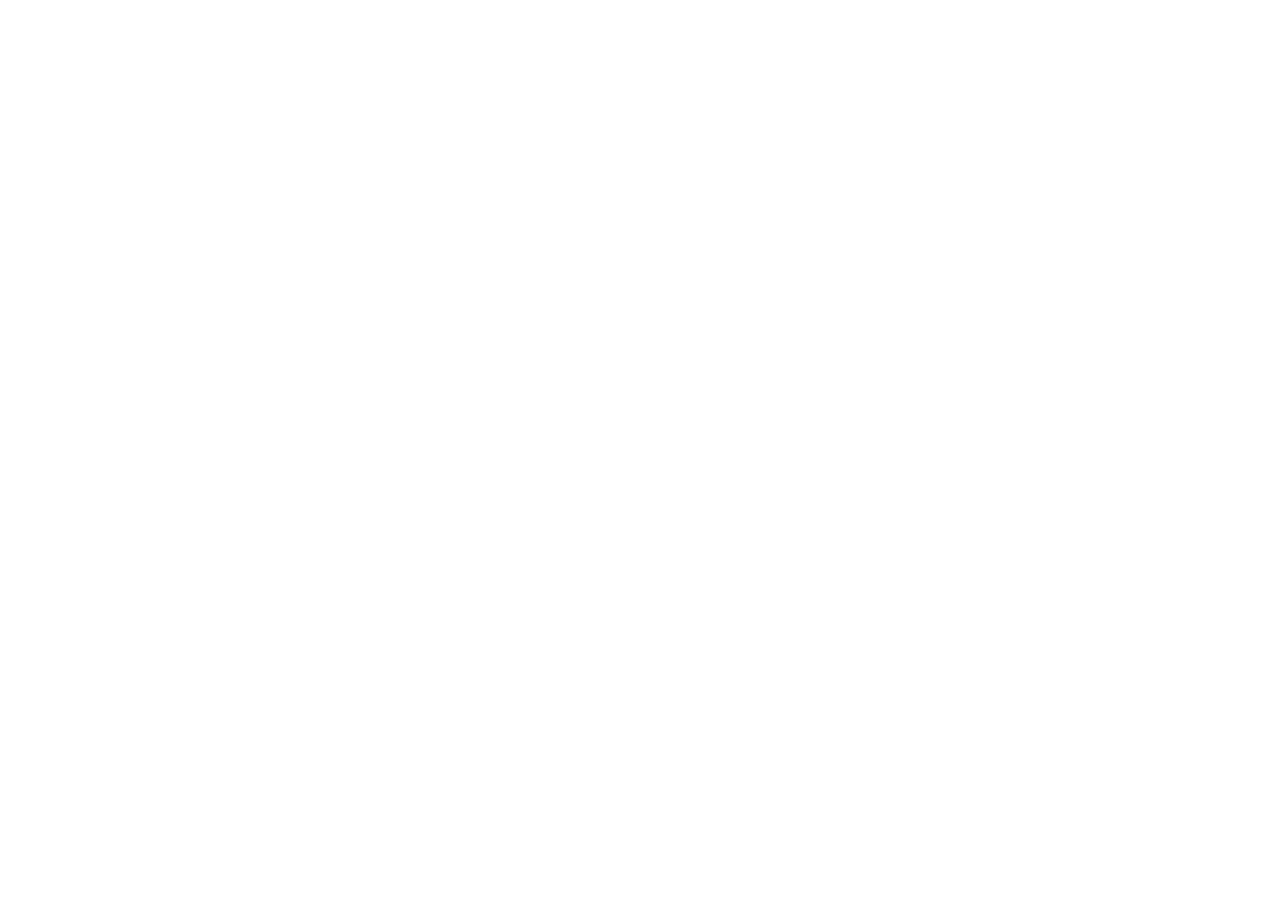
==== commit 1109446e: "Old site now redirects to tomelo.app (landing pages and all guides); privacy policy unchanged at its" ====
--- a/guide-cs.html
+++ b/guide-cs.html
@@ -3,181 +3,14 @@
 <head>
 <meta charset="utf-8">
 <meta name="viewport" content="width=device-width, initial-scale=1">
-<title>PillBell — Návod k použití</title>
-<meta name="description" content="Připomínač léků, který opravdu zazvoní.">
-<link rel="canonical" href="https://tomashrbatik-coder.github.io/pillbell-legal/guide-cs.html">
-<meta property="og:title" content="PillBell — Návod k použití"><meta property="og:description" content="Připomínač léků, který opravdu zazvoní."><meta property="og:type" content="website"><meta property="og:url" content="https://tomashrbatik-coder.github.io/pillbell-legal/guide-cs.html">
-<link rel="icon" href="data:image/svg+xml,%3Csvg xmlns='http://www.w3.org/2000/svg' viewBox='0 0 64 64'%3E%3Crect width='64' height='64' rx='14' fill='%231F5FAE'/%3E%3Cpath d='M32 8c-8.8 0-16 7.2-16 16v11l-4.5 7h41L48 35V24c0-8.8-7.2-16-16-16z' fill='%23fff'/%3E%3Crect x='21' y='46' width='22' height='11' rx='5.5' fill='%23E25F2B'/%3E%3C/svg%3E">
-<link rel="stylesheet" href="fonts/atkinson.css">
-<link rel="stylesheet" href="site.css">
+<meta name="robots" content="noindex">
+<meta http-equiv="refresh" content="0; url=https://tomelo.app/pillbell/guide/cs.html">
+<link rel="canonical" href="https://tomelo.app/pillbell/guide/cs.html">
+<title>PillBell se přestěhoval</title>
+<style>body{font-family:system-ui,"Segoe UI",sans-serif;font-size:20px;line-height:1.5;color:#10264A;background:#fff;margin:0;padding:48px 24px;text-align:center}a{color:#1F5FAE;font-weight:700}</style>
+<script>location.replace("https://tomelo.app/pillbell/guide/cs.html");</script>
 </head>
 <body>
-<header class="dochead">
-  <div class="wrap">
-    <a class="brand" href="index-cs.html"><svg class="logo" width="40" height="40" viewBox="0 0 64 64" aria-hidden="true"><path d="M32 6c-9.4 0-17 7.6-17 17v12l-5 7.5h44L49 35V23c0-9.4-7.6-17-17-17z" fill="#fff"/><rect x="21" y="47" width="22" height="11" rx="5.5" fill="#E25F2B"/><path d="M32 47h5.5a5.5 5.5 0 0 1 0 11H32z" fill="#FFF7EE"/></svg>PillBell</a>
-    <h1>PillBell — Návod k použití</h1>
-    <p class="tag">Připomínač léků, který opravdu zazvoní.</p>
-    <ul class="pills"><li><a href="index-cs.html">Domů</a></li><li><a href="guide.html" lang="en"><svg class="flag" width="24" height="17" viewBox="0 0 34 24" aria-hidden="true"><clipPath id="flen"><rect width="34" height="24" rx="4"/></clipPath><g clip-path="url(#flen)"><rect width="34" height="24" fill="#012169"/><path d="M0 0 L34 24 M34 0 L0 24" stroke="#fff" stroke-width="5"/><path d="M0 0 L34 24 M34 0 L0 24" stroke="#C8102E" stroke-width="2"/><path d="M17 0 V24 M0 12 H34" stroke="#fff" stroke-width="7"/><path d="M17 0 V24 M0 12 H34" stroke="#C8102E" stroke-width="4"/></g></svg>EN</a></li><li><a href="guide-cs.html" aria-current="page" lang="cs"><svg class="flag" width="24" height="17" viewBox="0 0 34 24" aria-hidden="true"><clipPath id="flcs"><rect width="34" height="24" rx="4"/></clipPath><g clip-path="url(#flcs)"><rect width="34" height="12" fill="#fff"/><rect y="12" width="34" height="12" fill="#D7141A"/><path d="M0 0 L17 12 L0 24 Z" fill="#11457E"/></g></svg>CS</a></li><li><a href="guide-de.html" lang="de"><svg class="flag" width="24" height="17" viewBox="0 0 34 24" aria-hidden="true"><clipPath id="flde"><rect width="34" height="24" rx="4"/></clipPath><g clip-path="url(#flde)"><rect width="34" height="8" fill="#000"/><rect y="8" width="34" height="8" fill="#DD0000"/><rect y="16" width="34" height="8" fill="#FFCE00"/></g></svg>DE</a></li><li><a href="guide-fr.html" lang="fr"><svg class="flag" width="24" height="17" viewBox="0 0 34 24" aria-hidden="true"><clipPath id="flfr"><rect width="34" height="24" rx="4"/></clipPath><g clip-path="url(#flfr)"><rect width="11.3" height="24" fill="#0055A4"/><rect x="11.3" width="11.4" height="24" fill="#fff"/><rect x="22.7" width="11.3" height="24" fill="#EF4135"/></g></svg>FR</a></li><li><a href="guide-es.html" lang="es"><svg class="flag" width="24" height="17" viewBox="0 0 34 24" aria-hidden="true"><clipPath id="fles"><rect width="34" height="24" rx="4"/></clipPath><g clip-path="url(#fles)"><rect width="34" height="24" fill="#AA151B"/><rect y="6" width="34" height="12" fill="#F1BF00"/></g></svg>ES</a></li><li><a href="guide-it.html" lang="it"><svg class="flag" width="24" height="17" viewBox="0 0 34 24" aria-hidden="true"><clipPath id="flit"><rect width="34" height="24" rx="4"/></clipPath><g clip-path="url(#flit)"><rect width="11.3" height="24" fill="#009246"/><rect x="11.3" width="11.4" height="24" fill="#fff"/><rect x="22.7" width="11.3" height="24" fill="#CE2B37"/></g></svg>IT</a></li><li><a href="guide-pl.html" lang="pl"><svg class="flag" width="24" height="17" viewBox="0 0 34 24" aria-hidden="true"><clipPath id="flpl"><rect width="34" height="24" rx="4"/></clipPath><g clip-path="url(#flpl)"><rect width="34" height="12" fill="#fff"/><rect y="12" width="34" height="12" fill="#DC143C"/></g></svg>PL</a></li><li><a href="guide-nl.html" lang="nl"><svg class="flag" width="24" height="17" viewBox="0 0 34 24" aria-hidden="true"><clipPath id="flnl"><rect width="34" height="24" rx="4"/></clipPath><g clip-path="url(#flnl)"><rect width="34" height="8" fill="#AE1C28"/><rect y="8" width="34" height="8" fill="#fff"/><rect y="16" width="34" height="8" fill="#21468B"/></g></svg>NL</a></li><li><a href="guide-pt.html" lang="pt"><svg class="flag" width="24" height="17" viewBox="0 0 34 24" aria-hidden="true"><clipPath id="flpt"><rect width="34" height="24" rx="4"/></clipPath><g clip-path="url(#flpt)"><rect width="13" height="24" fill="#006600"/><rect x="13" width="21" height="24" fill="#FF0000"/><circle cx="13" cy="12" r="5" fill="#FFCC00" stroke="#003399" stroke-width="1.5"/></g></svg>PT</a></li><li><a href="guide-uk.html" lang="uk"><svg class="flag" width="24" height="17" viewBox="0 0 34 24" aria-hidden="true"><clipPath id="fluk"><rect width="34" height="24" rx="4"/></clipPath><g clip-path="url(#fluk)"><rect width="34" height="12" fill="#0057B7"/><rect y="12" width="34" height="12" fill="#FFD700"/></g></svg>UK</a></li></ul>
-  </div>
-</header>
-<div class="doc">
-<main>
-
-<div class="toc">
-<b>Obsah:</b>
-<a href="#start">První spuštění</a> ·
-<a href="#add">Přidání léku</a> ·
-<a href="#today">Obrazovka Dnes</a> ·
-<a href="#ring">Když zvoní</a> ·
-<a href="#simple">Jednoduchý režim</a> ·
-<a href="#family">Rodinné profily</a> ·
-<a href="#widgets">Widgety</a> ·
-<a href="#history">Historie a PDF pro lékaře</a> ·
-<a href="#cabinet">Lékárnička a zásoby</a> ·
-<a href="#backup">Zálohy</a> ·
-<a href="#reliable">Aby připomínky spolehlivě chodily</a> ·
-<a href="#faq">Časté dotazy</a>
-</div>
-
-<h2 id="start">První spuštění</h2>
-<p>Při prvním otevření vás krátký průvodce požádá o několik oprávnění.
-<b>Každé z nich slouží jedinému účelu — aby připomínka opravdu zazvonila.</b>
-PillBell nemá přístup k internetu a nic o vás nesbírá:</p>
-<ul>
-  <li><b>Notifikace</b> — bez nich se žádná připomínka nemůže ukázat.</li>
-  <li><b>Budíky a připomínky</b> — aby PillBell zazvonil přesně na minutu.</li>
-  <li><b>Zobrazení na celou obrazovku</b> — budík může rozsvítit celý displej jako klasický budík.</li>
-  <li><b>Baterie / běh na pozadí</b> — aby telefon aplikaci neuspal. Průvodce ukáže kroky přesně pro vaši značku telefonu (Samsung, Xiaomi a další se liší).</li>
-  <li><b>Přístup k režimu Nerušit</b> — připomínka projde i přes zapnuté Nerušit.</li>
-  <li><b>Widget na plochu</b> — poslední krok nabídne přidání widgetu PillBell na plochu; dá se přeskočit a přidat později.</li> <!-- pb-101 -->
-</ul>
-<div class="tip">Na konci si zkuste <b>zkušební připomínku</b>: zamkněte telefon,
-počkejte dvě minuty a sledujte, jak budík probudí displej a zvoní. Přesně tak
-se zachová i ostrá připomínka.</div>
-<div class="warn">Nikdy aplikaci <b>„násilně neukončujte“</b> (Force stop)
-v nastavení Androidu. Násilně ukončená aplikace nesmí zvonit, dokud ji znovu
-ručně neotevřete.</div>
-
-<h2 id="add">Přidání léku</h2>
-<div class="shot"><img src="img/cs/pridat.png" alt="" loading="lazy"></div>
-<p>Jděte na <b>Léky → Přidat lék</b>. Průvodce ve čtyřech krocích se zeptá na
-název, formu a sílu, rozvrh, množství na dávku a ukáže shrnutí. Můžete přidat
-i <b>fotku balení</b>, ať vždy víte, co hledat.</p>
-<p>PillBell zvládá všechny běžné rozvrhy: pevné časy během dne (bez omezení
-počtu), několikrát denně, po N hodinách, po N dnech, vybrané dny v týdnu,
-cykly typu 21/7, týdenní i měsíční léky, obden i poloviční a proměnné dávky
-(„1 až 2 tablety“).</p>
-
-<div class="shot"><img src="img/cs/rozvrh.png" alt="" loading="lazy"></div>
-
-<h2 id="today">Obrazovka Dnes</h2>
-<div class="shot"><img src="img/cs/dnes.png" alt="" loading="lazy"></div>
-<p>Dnes funguje jako <b>denní dávkovač léků</b>: čtyři přihrádky — Noc, Ráno,
-Poledne, Večer. Zelená ✓ znamená vysypáno; ikonky pilulek ukazují, co ještě
-čeká.</p>
-<ul>
-  <li>Vidíte <b>celý den najednou</b>, rozdělený na Noc, Ráno, Poledne a Večer. Klepnutí na přihrádku seznam posune na tu část dne.</li>
-  <li>Klepnutím na dávku ji <b>potvrdíte nebo opravíte</b>: Vzato, Vzato v jiný čas, Vynecháno, nebo zpět na Nevzato.</li>
-  <li>Dávku lze potvrdit <b>kdykoli během dne</b>. Vzetí o víc než 30 minut dřív se poctivě zapíše jako „Vzato dřív“.</li>
-</ul>
-<div class="shot"><img src="img/cs/plan.png" alt="" loading="lazy"></div>
-<p>Záložka <b>Plán</b> ukazuje <b>celý týden jako dávkovač</b>: sloupce jsou dny, řádky části dne. Zelená ✓ znamená vysypáno, číslo kolik léků čeká, nula že tehdy nic neberete. Klepnutím na den se dole rozbalí jeho rozpis, přejetím do strany přejdete na další týden.</p>
-
-<h2 id="ring">Když zvoní</h2>
-<div class="shot"><img src="img/cs/alarm_unlocked.png" alt="" loading="lazy"></div>
-<p>V naplánovanou minutu PillBell zvoní <b>jako budík</b> — na celou
-obrazovku, i ze zamčeného telefonu, a <b>zvoní, dokud nezareagujete</b>.
-Projde i přes režim Nerušit.</p>
-<ul>
-  <li><b>✓ Vzato</b> — potvrdí dávku a budík ztichne.</li>
-  <li><b>Připomenout za 15 minut</b> — odloží; aplikace pak všude ukazuje „Odloženo do HH:MM“.</li>
-  <li><b>Vynechat</b> — zapíše dávku jako vědomě vynechanou.</li>
-</ul>
-<p>Když nikdo nereaguje, připomínka se po chvíli <b>sama zopakuje</b>. Na
-zamčené obrazovce se názvy léků <b>standardně neukazují</b> (soukromí) —
-v Nastavení je můžete povolit, pokud bydlíte sami.</p>
-
-<h2 id="simple">Jednoduchý režim</h2>
-<div class="shot"><img src="img/cs/jednoduchy.png" alt="" loading="lazy"></div>
-<p>Pro každého, komu telefony nejsou vlastní: <b>Nastavení → Zobrazení →
-Zjednodušené</b>. Celá aplikace se změní v jednu velkou kartu — co si vzít
-jako další a jedno velké tlačítko <b>„Vzal(a) jsem si“</b>. Zpět se vrátíte
-posuvníkem „Plné zobrazení“ dole.</p>
-
-<h2 id="family">Rodinné profily</h2>
-<div class="shot"><img src="img/cs/profily_dnes.png" alt="" loading="lazy"></div>
-<p>Jeden telefon může připomínat celé domácnosti. Osoby přidáte v
-<b>Nastavení → Osoby</b>. Mezi lidmi přepínáte tlačítkem se jménem vpravo
-nahoře na Dnes — ukazuje i, kdo má ještě dávky před sebou. Připomínky říkají,
-komu patří („Anna: 2 léky“).</p>
-
-<h2 id="widgets">Widgety</h2>
-<div class="shot"><img src="img/cs/widgets.png" alt="" loading="lazy"></div>
-<p>Podržte prst na prázdné ploše → <b>Widgety</b> → PillBell. Jsou dva druhy,
-každý ve světlé i tmavé verzi:</p>
-<ul>
-  <li><b>Dnešní přehled</b> — celá domácnost: postup dne, nejbližší čas a léky, které jsou na řadě.</li>
-  <li><b>Widget na osobu</b> (malý) — při přidání si vyberete, čí léky má ukazovat. Dva vedle sebe: „Anna“ a „Tomáš“.</li>
-</ul>
-<p>Od verze 1.0.1 má widget <b>prstenec</b>: ukazuje, kolik dnešních dávek je vzato (třeba 4/6). Zelený prstenec s fajfkou = pro dnešek hotovo, červený = prošlá dávka. Když má dnes dávky jen jedna osoba, zabere velký prstenec celý widget.</p>
-
-
-<h2 id="history">Historie a PDF pro lékaře</h2>
-<div class="shot"><img src="img/cs/historie.png" alt="" loading="lazy"></div>
-<p>Záložka Historie uchovává posledních 30 dní. Jedním klepnutím vytvoříte
-<b>PDF seznam léků pro lékaře</b> — léky, dávky a jak pravidelně jste je
-brali. Vše jde exportovat i jako CSV a starší záznamy lze opravit.</p>
-
-<h2 id="cabinet">Lékárnička a zásoby</h2>
-<div class="shot"><img src="img/cs/leky.png" alt="" loading="lazy"></div>
-<p>Léky „podle potřeby“ (na bolest, kapky…) žijí v <b>lékárničce</b> — nemají
-rozvrh, zapíšete je, když si je vezmete. U pravidelných léků můžete sledovat
-<b>zásoby</b>: PillBell odpočítává a včas upozorní, že docházejí.</p>
-
-<h2 id="backup">Zálohy — důležité</h2>
-<div class="shot"><img src="img/cs/zaloha.png" alt="" loading="lazy"></div>
-<div class="warn">PillBell je plně offline. Chrání to vaše soukromí, ale
-znamená to také: <b>když o telefon přijdete, přijdete i o data — pokud nemáte
-záložní soubor.</b></div>
-<p>Jděte do <b>Nastavení → Záloha</b> a exportujte zálohu (jediný soubor
-včetně fotek léků). Uložte ji kam chcete — pošlete si ji e-mailem, dejte do
-cloudu, zkopírujte do počítače. Přechod na nový telefon: nainstalovat
-PillBell, obnovit zálohu, hotovo — všechny připomínky se samy znovu nastaví.
-PillBell zálohu jemně připomene zhruba jednou měsíčně.</p>
-
-<h2 id="reliable">Aby připomínky spolehlivě chodily</h2>
-<div class="shot"><img src="img/cs/spolehlivost.png" alt="" loading="lazy"></div>
-<ul>
-  <li>Dokončete <b>krok s baterií</b> v průvodci (najdete ho i v Nastavení). Výrobci telefonů rádi uspávají aplikace kvůli baterii — to je nejčastější důvod, proč připomínače „ztichnou“.</li>
-  <li><b>Nikdy aplikaci násilně neukončujte.</b></li>
-  <li>Samsung: držte PillBell mimo „Spící aplikace“. Xiaomi: povolte „Autostart“. Aplikace vás na správnou obrazovku navede.</li>
-  <li>Sledujte <b>Nastavení → Spolehlivost</b> — PillBell zaznamenává každý budík a poctivě ukazuje, kolik jich za posledních 30 dní zazvonilo včas.</li>
-</ul>
-
-<h2 id="faq">Časté dotazy</h2>
-<p><b>Připomínka nezazvonila. Co teď?</b> Otevřete Nastavení → Spolehlivost a
-průvodce baterií. V 9 z 10 případů aplikaci umlčel spořič baterie — průvodce
-to napraví. Ověřte také, že aplikace nebyla násilně ukončena.</p>
-<p><b>Funguje to s režimem Nerušit?</b> Ano, pokud jste při nastavení udělili
-přístup k Nerušit.</p>
-<p><b>Co cestování a časová pásma?</b> Rozvrh zůstává ukotvený k domácímu
-času — odstupy dávek se přeletem nikdy neposunou.</p>
-<p><b>Můžu aplikaci zamknout?</b> Ano — Nastavení → Zámek aplikace
-(otisk/PIN). Zvonící budík a „Vzato“ fungují vždy i bez odemykání.</p>
-<p><b>Jaké jazyky?</b> Aplikace umí česky, anglicky, německy,
-francouzsky, španělsky, italsky, polsky, nizozemsky, portugalsky
-a ukrajinsky.</p>
-
-<p><b>Něco mi chybí nebo nefunguje — jak dám vědět?</b> Nastavení → <b>Líbí se vám PillBell?</b> → <b>Napsat vývojáři</b>. Otevře se e-mail s doplněnou verzí aplikace a typem telefonu (nic o lécích). Tamtéž najdete <b>Ohodnotit v Google Play</b> a <b>Doporučit známému</b>.</p>
-
-</main>
-</div>
-<footer class="docfoot">
-  <p>Podpora: <a href="mailto:tomashrbatik@gmail.com">tomashrbatik@gmail.com</a> ·
-  <a href="privacy-policy.html">Zásady ochrany soukromí</a></p>
-  <p>PillBell není zdravotnický prostředek a neslouží k diagnostice, léčbě ani
-  prevenci žádného onemocnění. Vždy se řiďte pokyny svého lékaře nebo
-  lékárníka.</p>
-</footer>
+<p>Tato stránka se přestěhovala na <a href="https://tomelo.app/pillbell/guide/cs.html">tomelo.app/pillbell/guide/cs.html</a></p>
 </body>
 </html>
